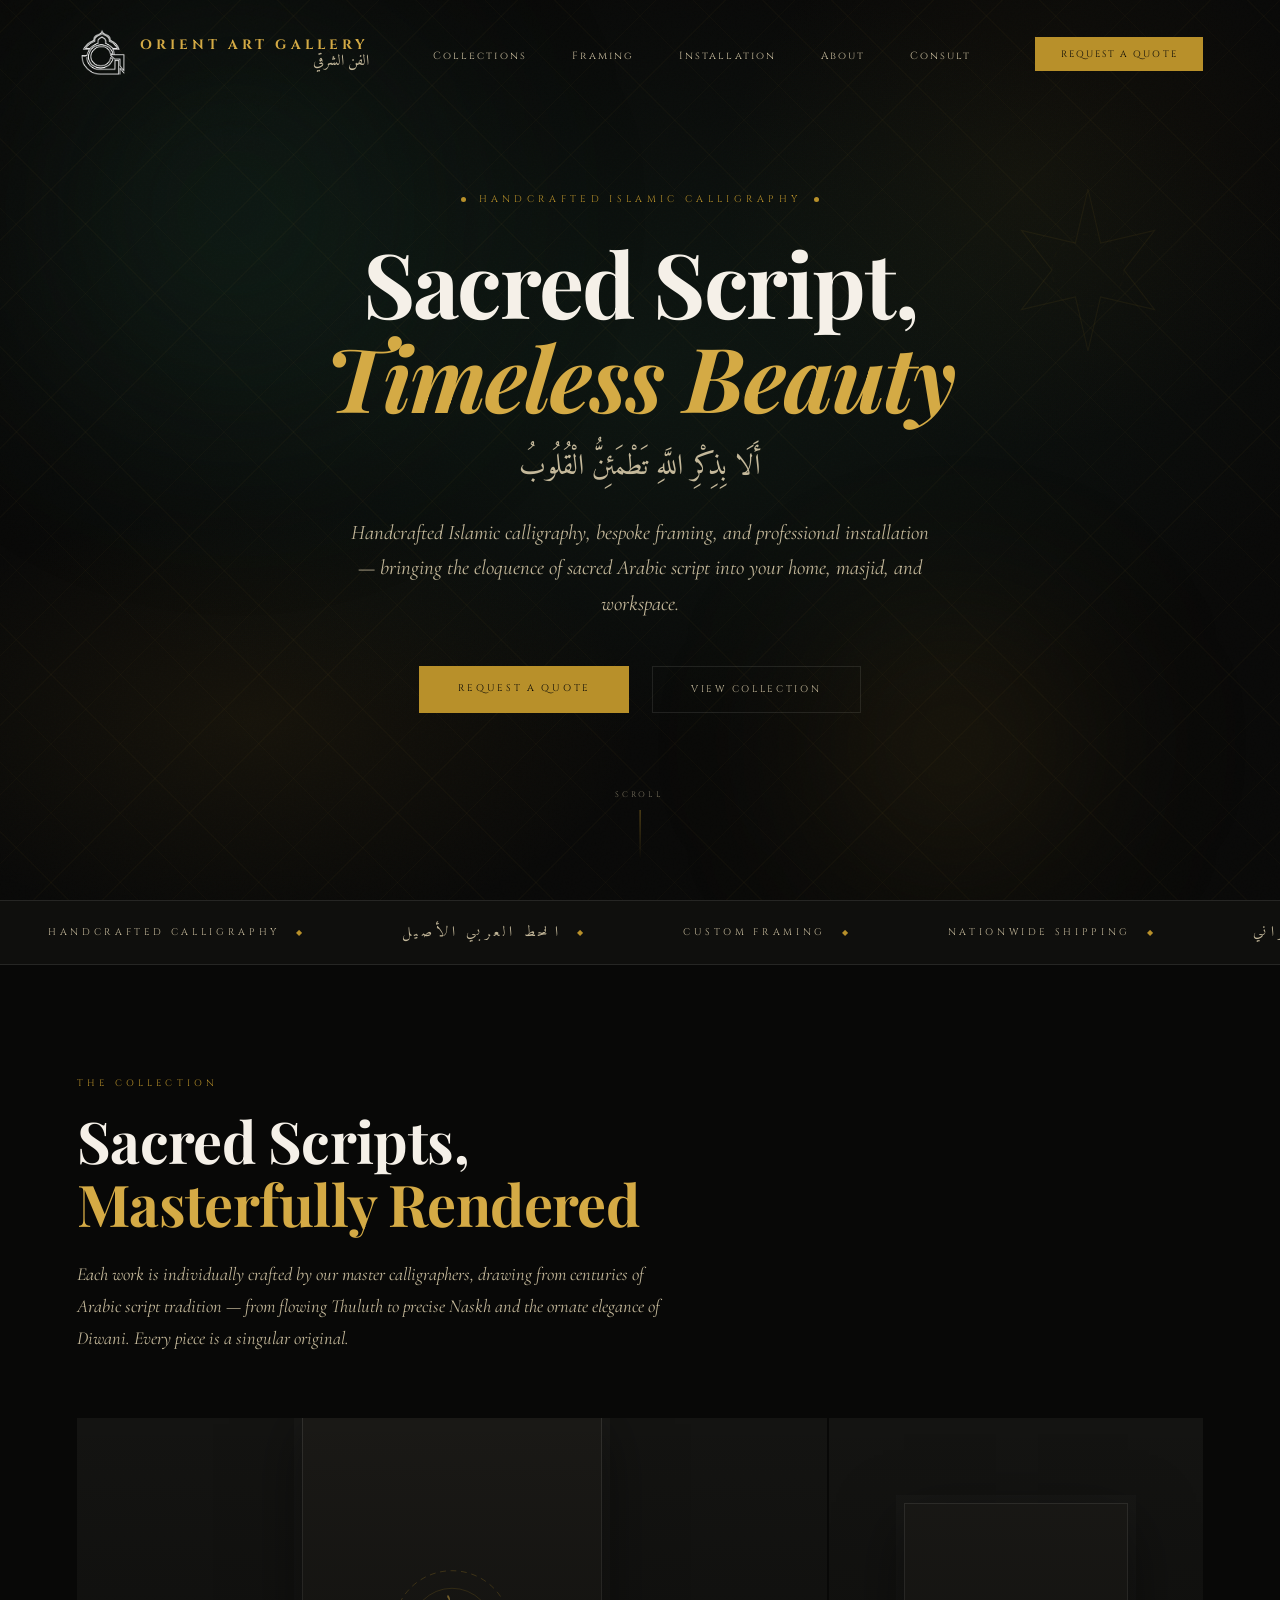
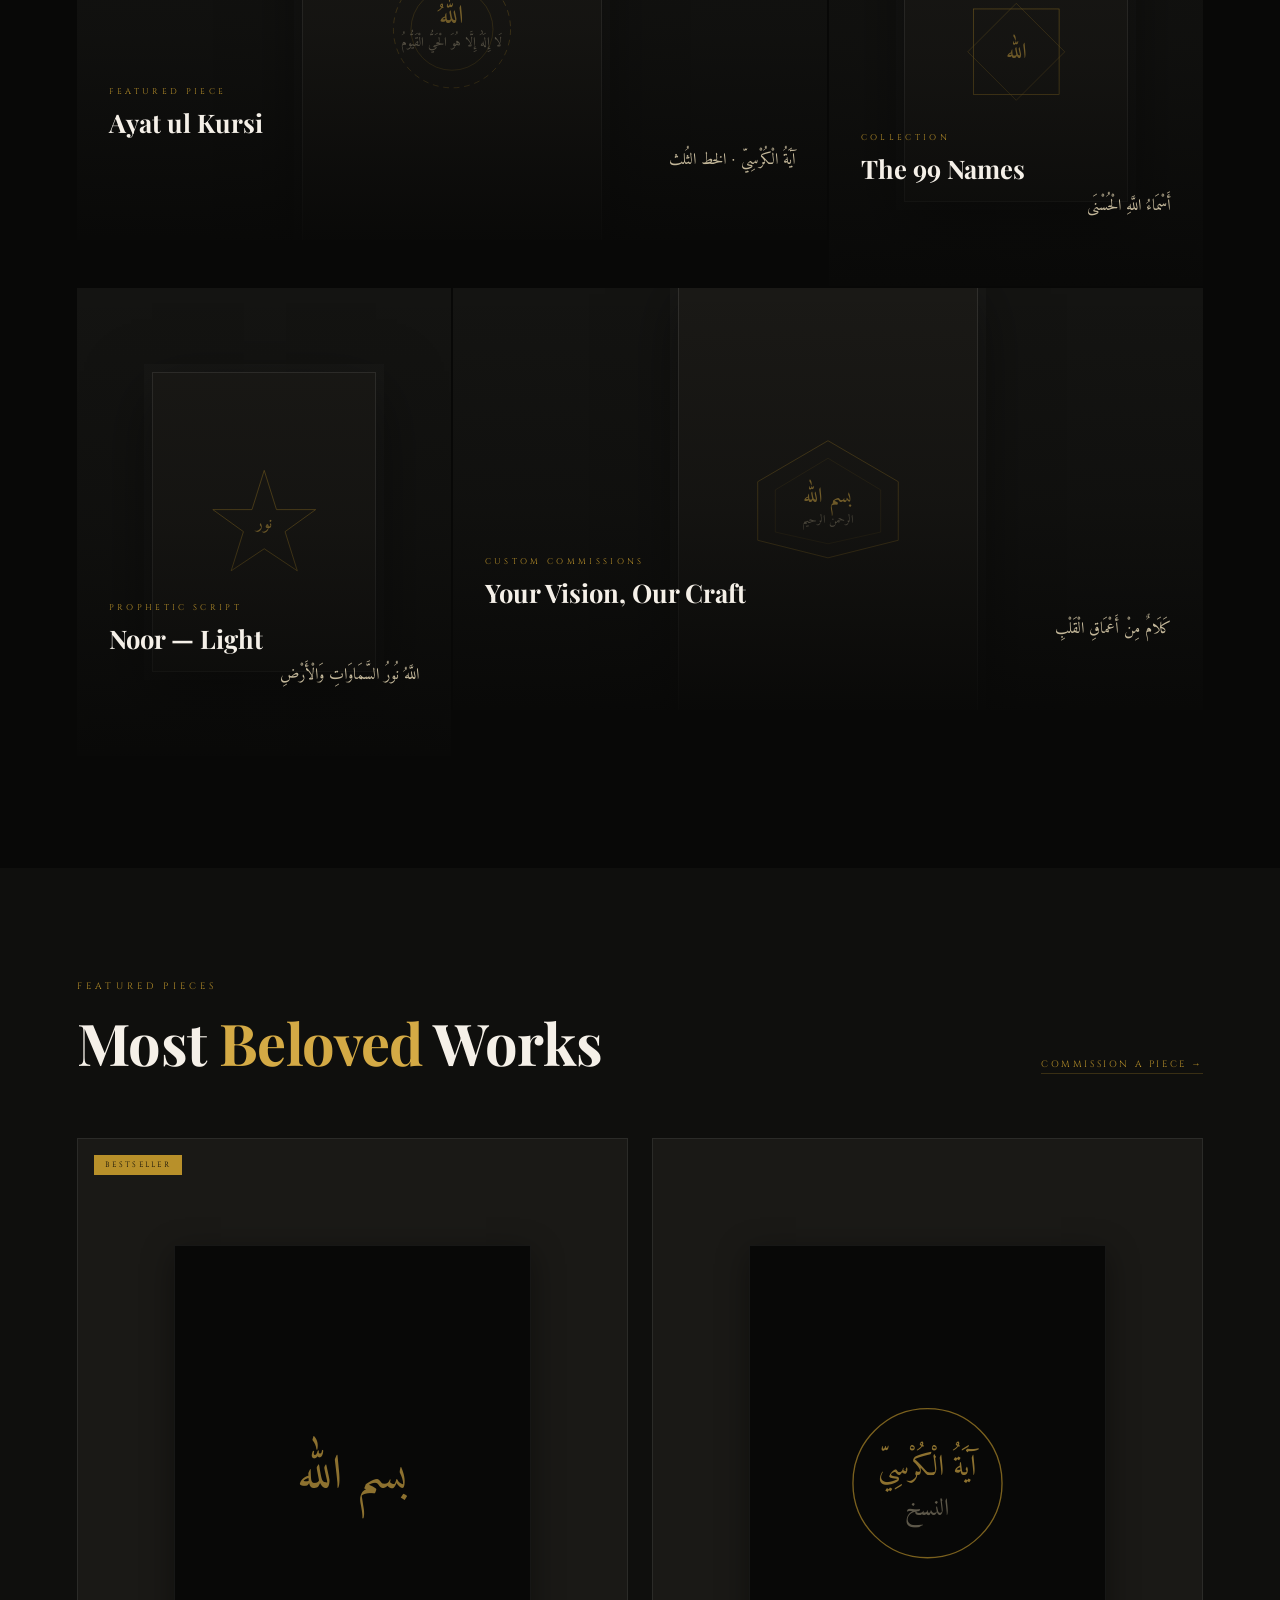
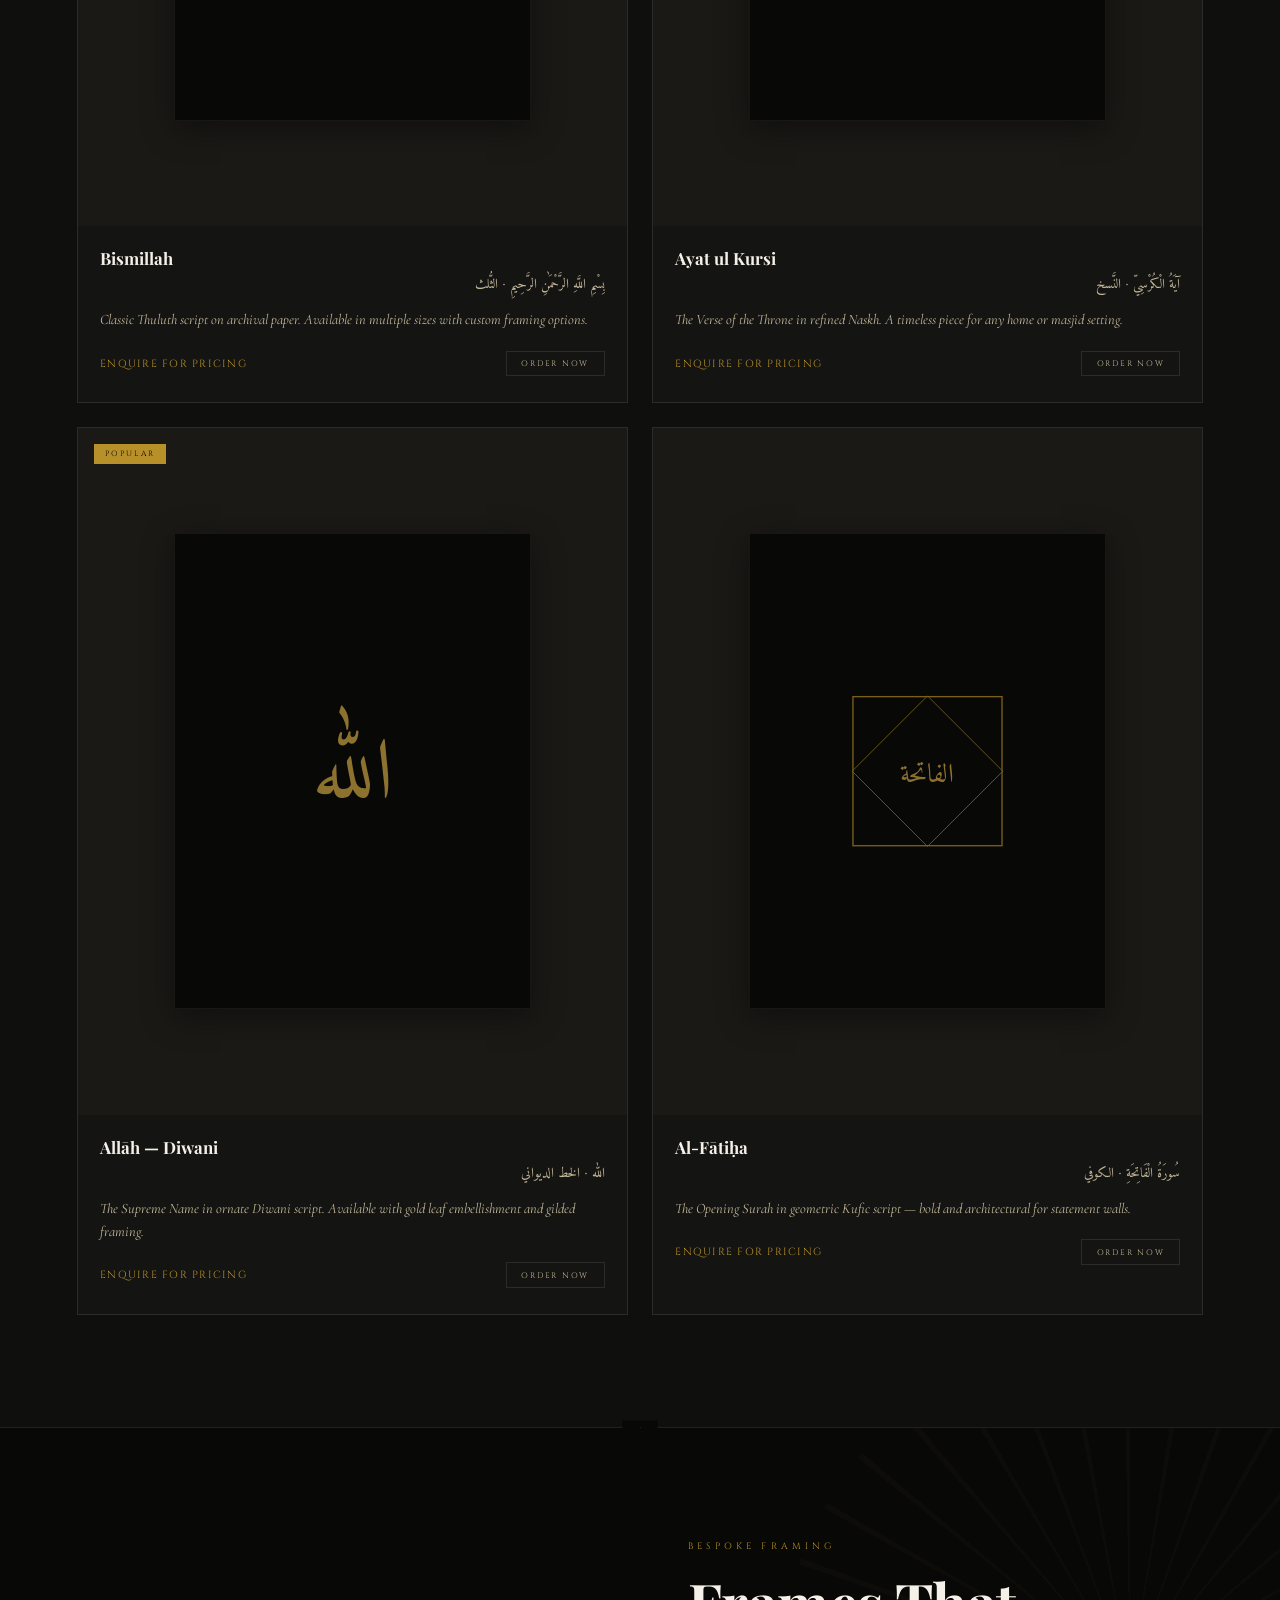
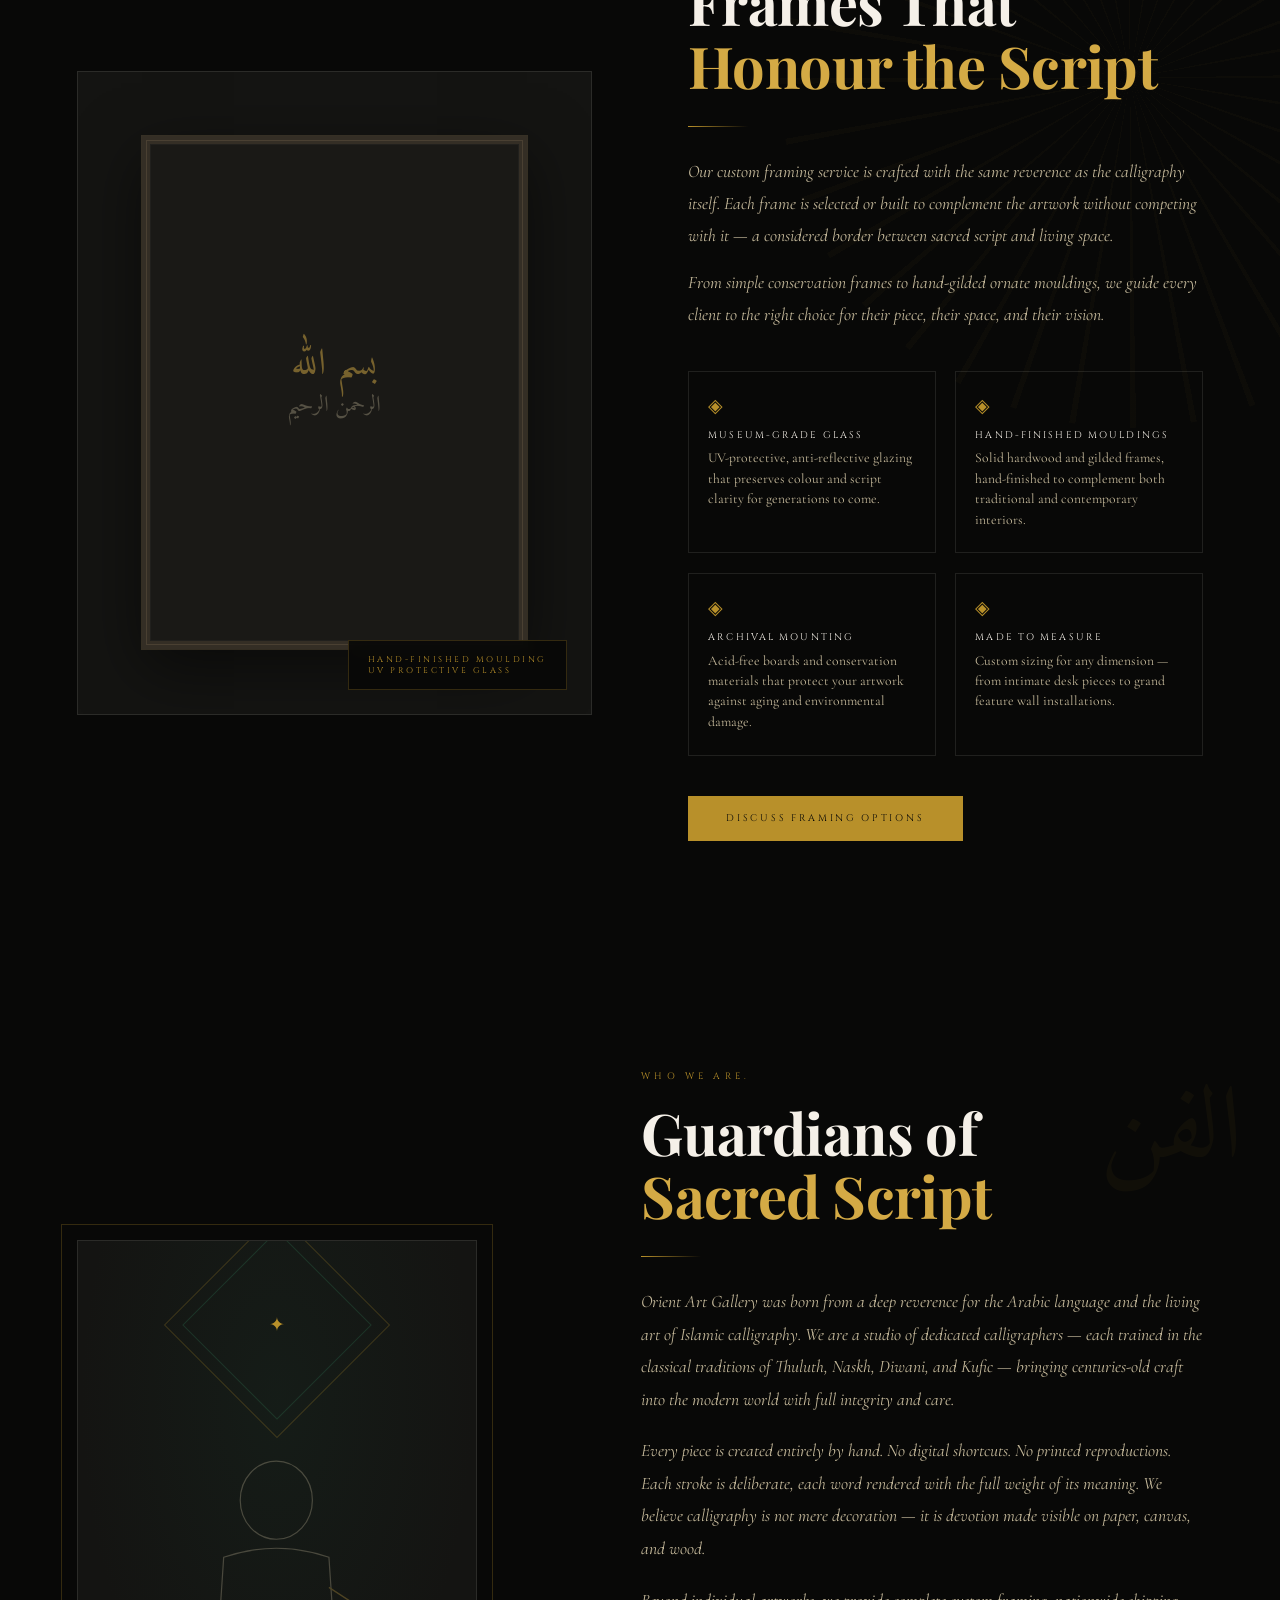
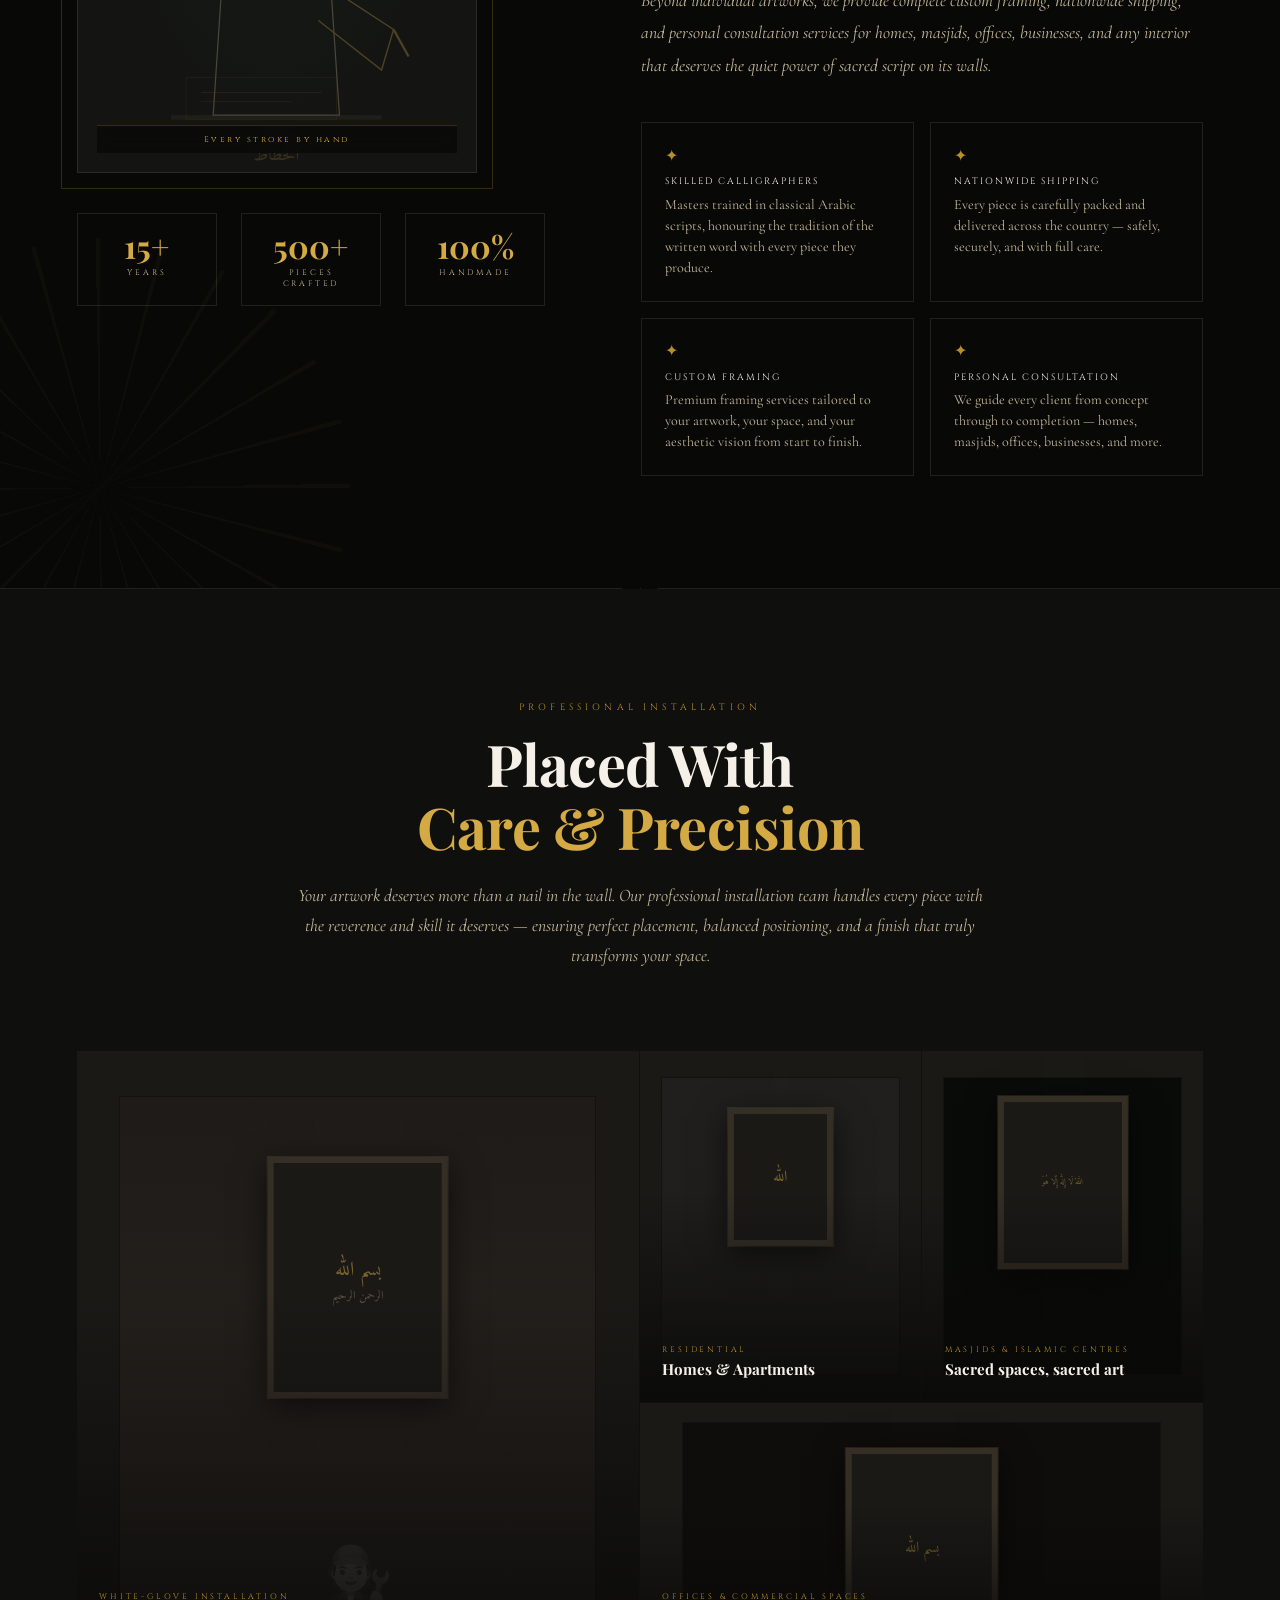
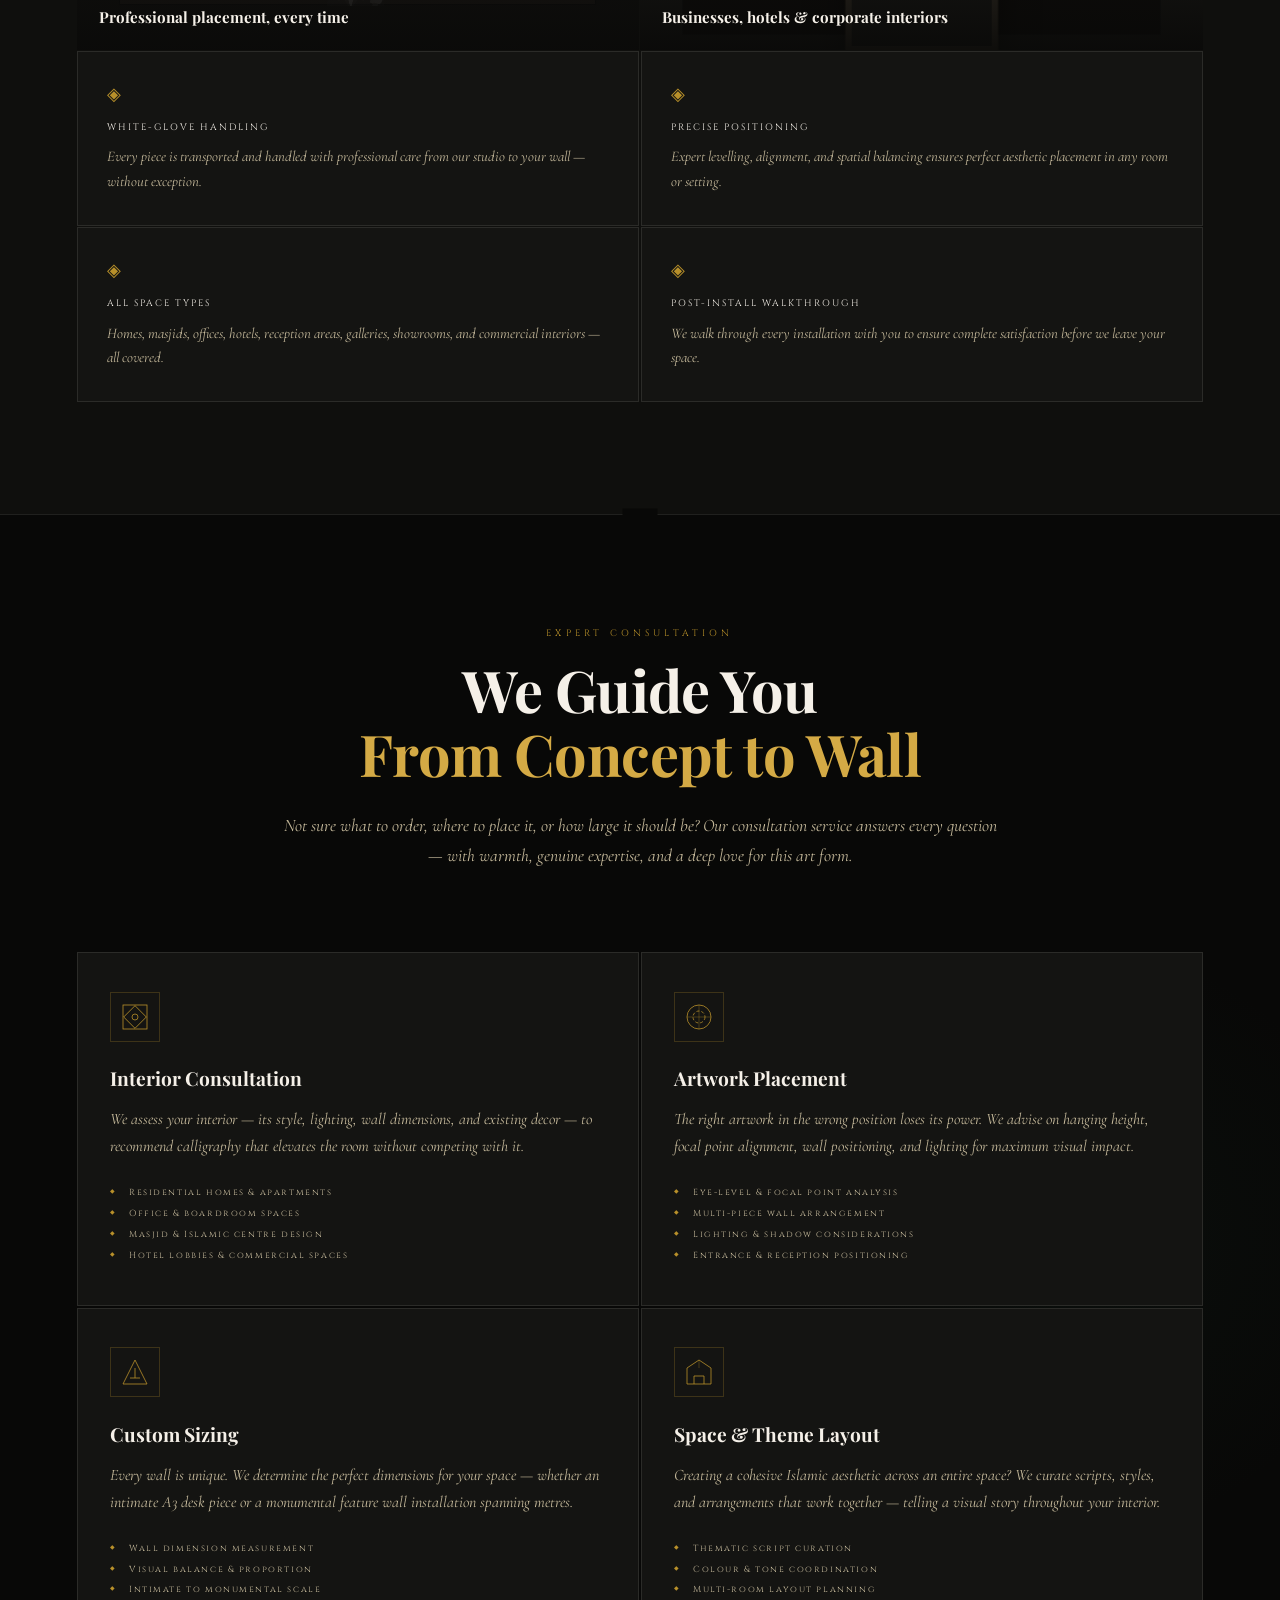
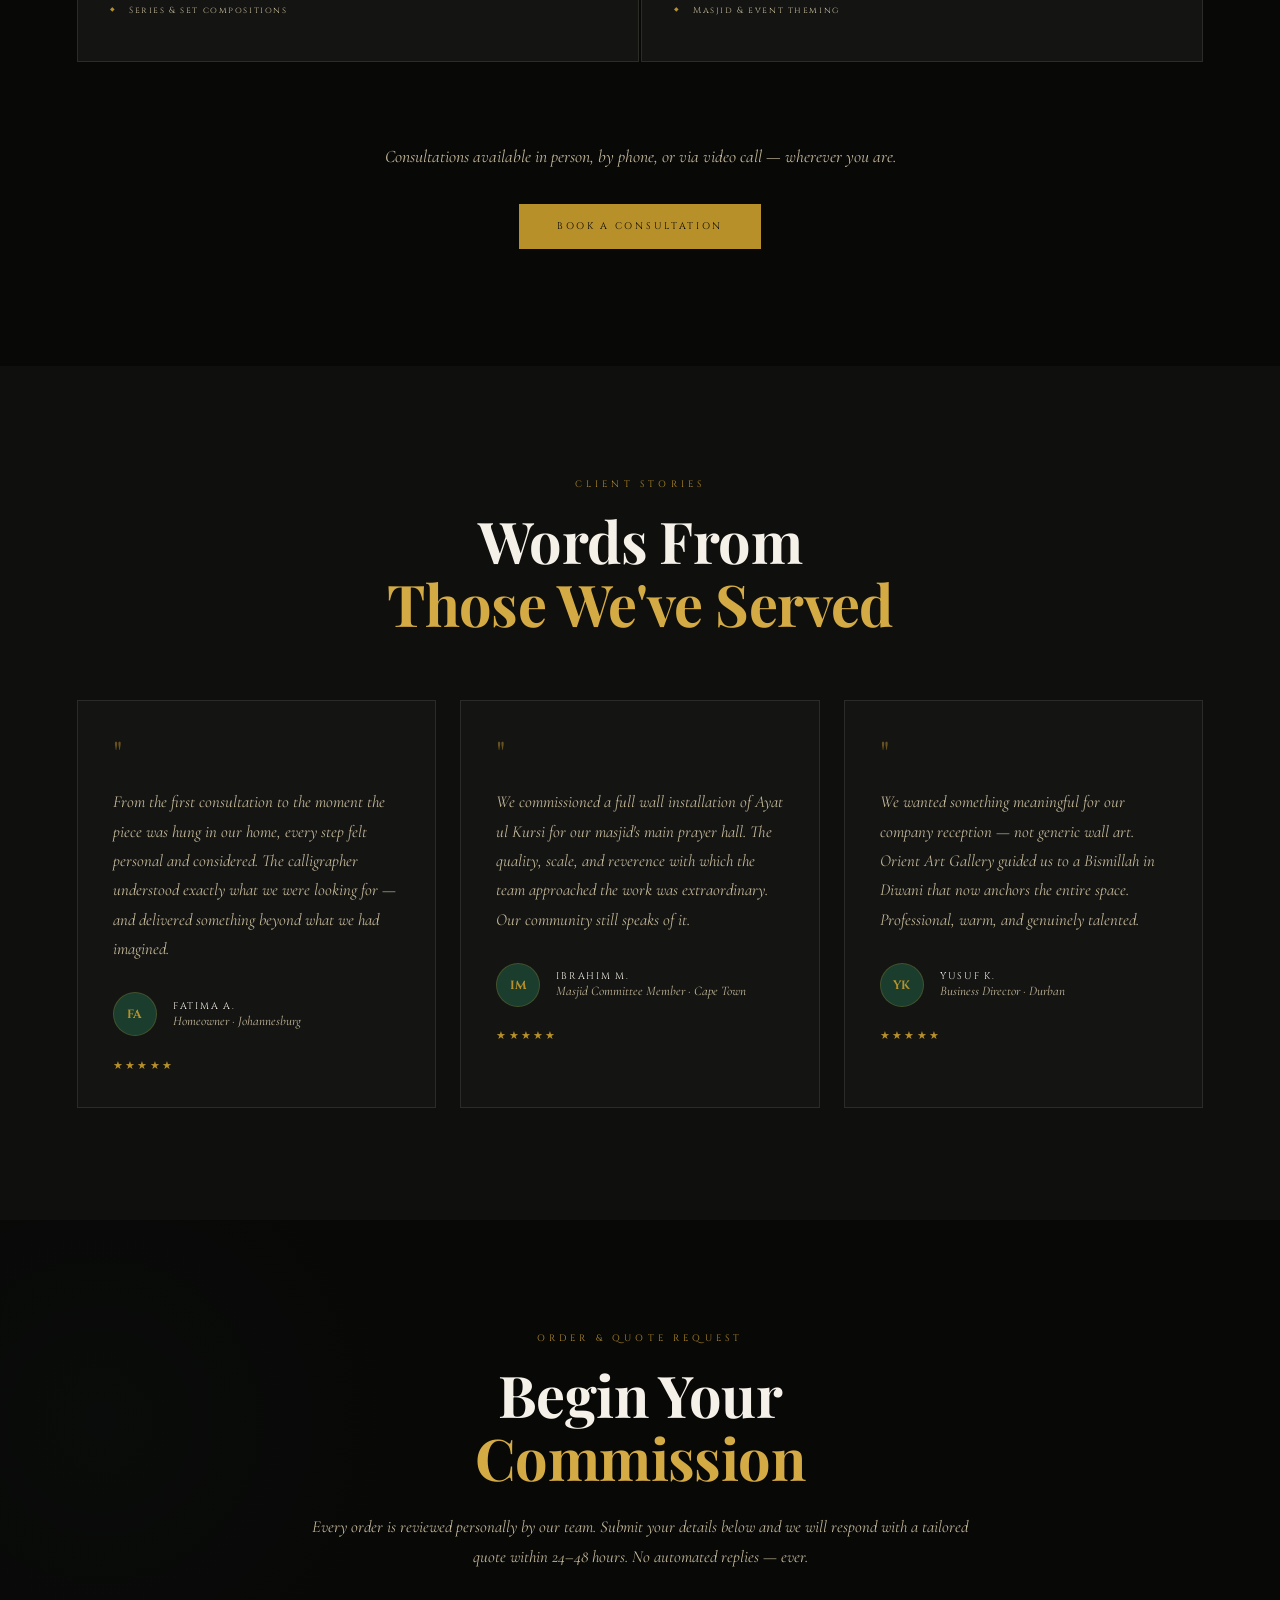
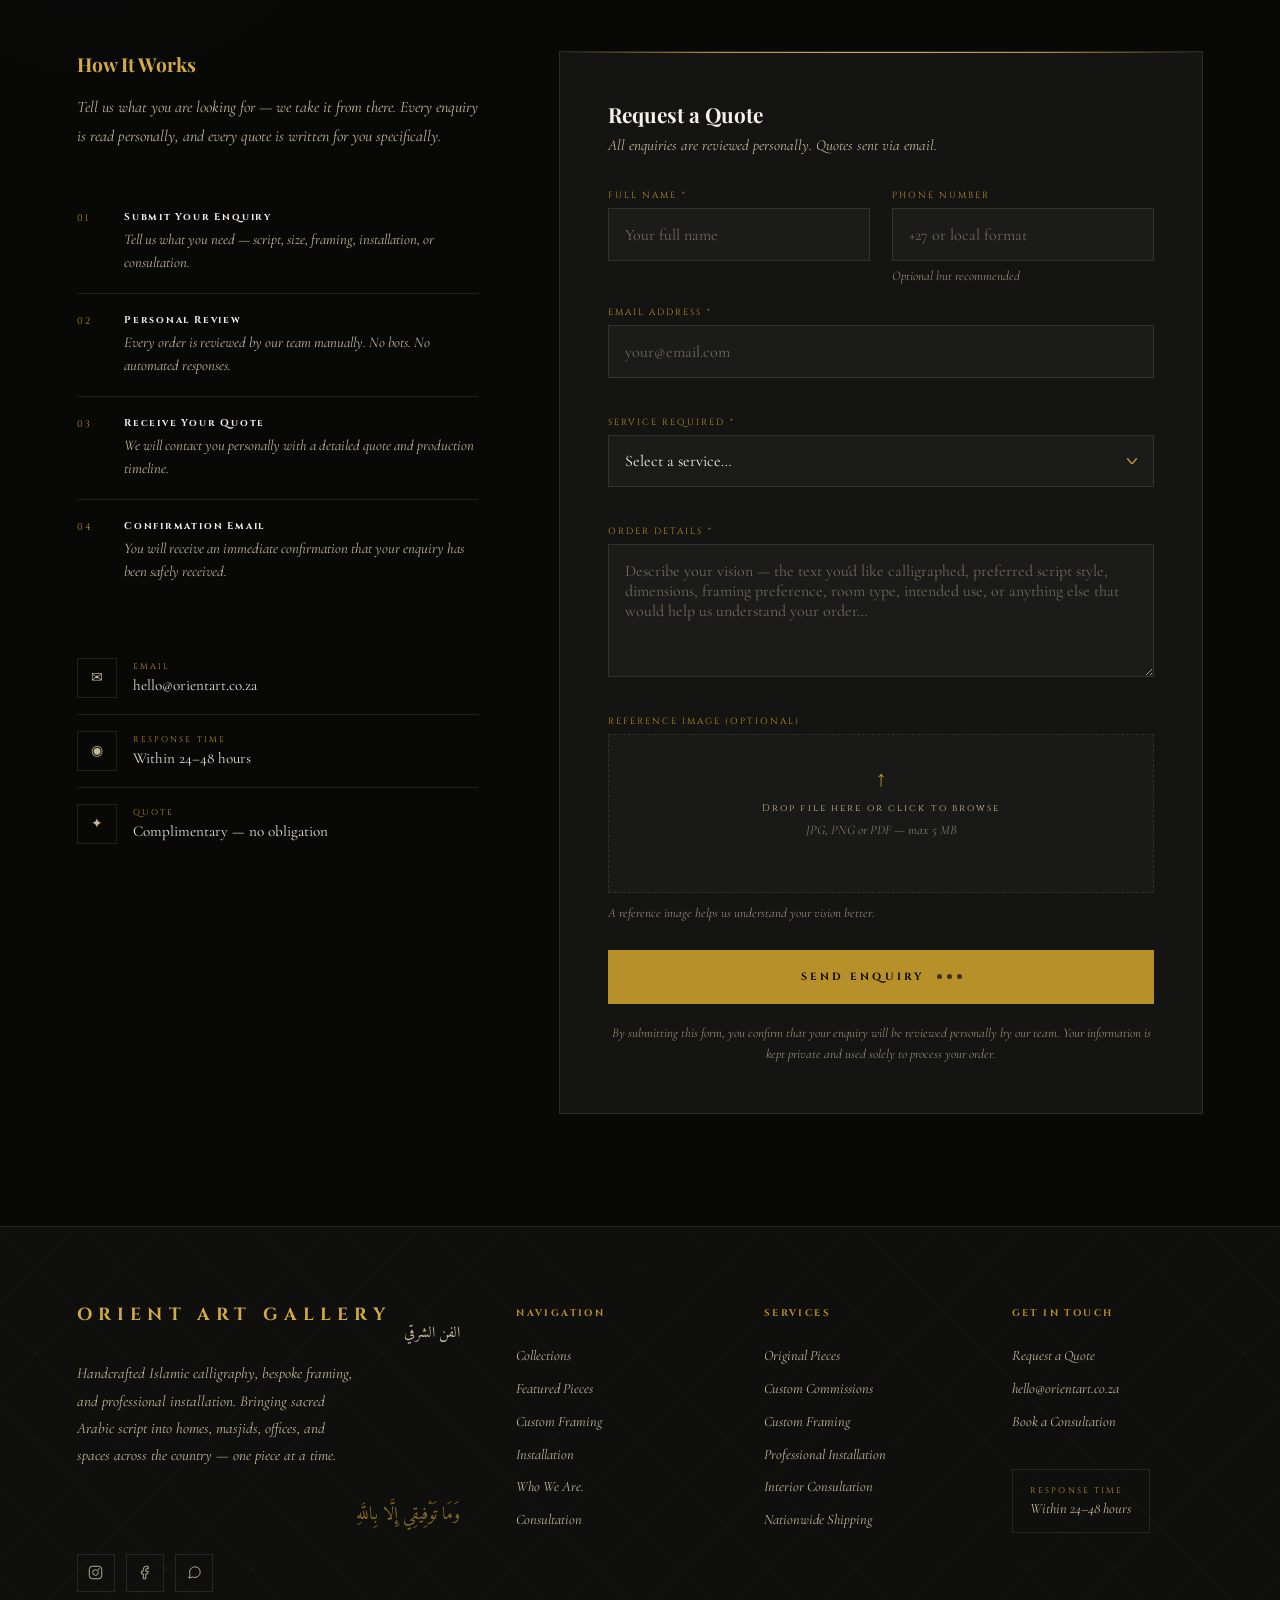
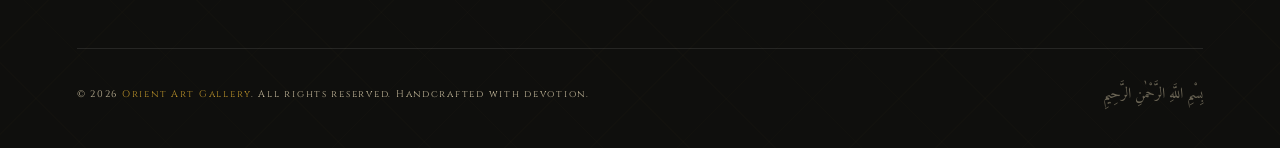
==== main.html @ 268bc49b "Add files via upload" ====
<!DOCTYPE html>
<html lang="en" dir="ltr">
<head>
  <meta charset="UTF-8">
  <meta name="viewport" content="width=device-width, initial-scale=1.0">
  <meta name="description" content="Orient Art Gallery — Handcrafted Islamic calligraphy, custom framing, professional installation and interior consultation. Nationwide shipping.">
  <meta name="keywords" content="Islamic calligraphy, Arabic calligraphy, custom framing, Islamic art, Quran calligraphy, Islamic home decor, masjid art, halal">
  <meta property="og:title" content="Orient Art Gallery — Picture Framers And Art Presentation">
  <meta property="og:description" content="Handcrafted Islamic calligraphy for homes, masjids, and businesses. Custom framing, professional installation, and interior consultation.">
  <meta property="og:type" content="website">
  <meta name="theme-color" content="#080807">
  <title>Orient Art Gallery — Picture Framers And Art Presentation</title>

  <!-- Google Fonts -->
  <link rel="preconnect" href="https://fonts.googleapis.com">
  <link rel="preconnect" href="https://fonts.gstatic.com" crossorigin>
  <link href="https://fonts.googleapis.com/css2?family=Cinzel:wght@400;600;700&family=Playfair+Display:ital,wght@0,700;1,400;1,700&family=Cormorant+Garamond:ital,wght@0,400;0,500;1,400;1,500&family=Amiri:ital,wght@0,400;0,700;1,400&family=Noto+Naskh+Arabic:wght@400;700&display=swap" rel="stylesheet">

  <!-- Styles -->
  <link rel="stylesheet" href="style.css">
</head>
<body>

  <!-- ============================================================
       LOADER
       ============================================================ -->
  <div id="loader" role="status" aria-label="Loading Orient Art Gallery">
    <div class="loader-geo" aria-hidden="true"></div>
    <div class="loader-arabic" aria-label="Bismillah Al-Rahman Al-Raheem">بِسْمِ اللَّهِ الرَّحْمٰنِ الرَّحِيمِ</div>
    <div class="loader-wordmark">ORIENT ART GALLERY</div>
    <div class="loader-line" aria-hidden="true"><div class="loader-fill"></div></div>
  </div>

  <!-- ============================================================
       CUSTOM CURSOR (desktop only)
       ============================================================ -->
  <div id="cursor-dot" aria-hidden="true"></div>
  <div id="cursor-ring" aria-hidden="true"></div>

  <!-- ============================================================
       SCROLL PROGRESS BAR
       ============================================================ -->
  <div id="scroll-bar" role="progressbar" aria-label="Page scroll progress" aria-valuemin="0" aria-valuemax="100"></div>

  <!-- ============================================================
       MOBILE OVERLAY
       ============================================================ -->
  <div id="mob-overlay" aria-hidden="true"></div>

  <!-- ============================================================
       NAVBAR
       ============================================================ -->
  <nav id="navbar" role="navigation" aria-label="Main navigation">
    <a href="#hero" class="nav-logo" aria-label="Orient Art Gallery — Return to top">
        <img src="logo.png" alt="Orient Art Logo" class="nav-logo-img"> 
  
      <div class="nav-logo-text">
        <span class="nav-logo-main">ORIENT ART GALLERY</span>
        <span class="nav-logo-arabic" lang="ar" dir="rtl">الفن الشرقي</span>
      </div>
    </a>

    <ul class="nav-links" role="list">
      <li><a href="#collections">Collections</a></li>
      <li><a href="#framing">Framing</a></li>
      <li><a href="#installation">Installation</a></li>
      <li><a href="#who-we-are">About</a></li>
      <li><a href="#consultation">Consult</a></li>
    </ul>

    <a href="#contact" class="nav-cta" aria-label="Request a quote">
      <span>REQUEST A QUOTE</span>
    </a>

    <button class="hamburger" id="hamburger" aria-label="Open navigation menu" aria-expanded="false" aria-controls="mobile-nav">
      <span></span><span></span><span></span>
    </button>
  </nav>

  <!-- ============================================================
       MOBILE NAV
       ============================================================ -->
  <nav class="mobile-nav" id="mobile-nav" aria-label="Mobile navigation" aria-hidden="true">
    <a href="#collections">Collections</a>
    <a href="#framing">Framing</a>
    <a href="#installation">Installation</a>
    <a href="#who-we-are">About</a>
    <a href="#consultation">Consult</a>
    <a href="#contact" class="nav-cta" style="margin-top:1.2rem;display:inline-block"><span>REQUEST A QUOTE</span></a>
  </nav>

  <!-- ============================================================
       MAIN CONTENT
       ============================================================ -->
  <main id="main-content">

    <!-- ===========================================================
         1. HERO SECTION
         =========================================================== -->
    <section id="hero" aria-label="Welcome to Orient Art Gallery">

      <!-- Background layers -->
      <div class="hero-bg" aria-hidden="true"></div>
      <div class="hero-grain" aria-hidden="true"></div>
      <div class="hero-geo" aria-hidden="true"></div>
      <div class="orb orb-a" aria-hidden="true"></div>
      <div class="orb orb-b" aria-hidden="true"></div>

      <!-- Decorative 8-pointed star -->
      <svg class="hero-star" viewBox="0 0 100 100" fill="none" xmlns="http://www.w3.org/2000/svg" aria-hidden="true">
        <path d="M50 5 L57 35 L87 28 L70 50 L87 72 L57 65 L50 95 L43 65 L13 72 L30 50 L13 28 L43 35 Z" stroke="#b8902a" stroke-width="0.6" fill="rgba(184,144,42,0.06)"/>
        <circle cx="50" cy="50" r="20" stroke="#b8902a" stroke-width="0.4" fill="none" stroke-dasharray="3 4" opacity="0.5"/>
      </svg>

      <!-- Canvas for animated Islamic geometric overlay -->
      <canvas id="hero-canvas" aria-hidden="true"></canvas>

      <!-- Hero content -->
      <div class="hero-content">
        <div class="hero-eyebrow">
          <span class="eyebrow-dot" aria-hidden="true"></span>
          HANDCRAFTED ISLAMIC CALLIGRAPHY
          <span class="eyebrow-dot" aria-hidden="true"></span>
        </div>

        <h1 class="hero-h1">
          <span class="line">Sacred Script,</span>
          <span class="line"><em class="gold-text">Timeless Beauty</em></span>
        </h1>

        <p class="hero-arabic" lang="ar" dir="rtl" aria-label="Verily, in the remembrance of Allah do hearts find rest">
          أَلَا بِذِكْرِ اللَّهِ تَطْمَئِنُّ الْقُلُوبُ
        </p>

        <p class="hero-sub">
          Handcrafted Islamic calligraphy, bespoke framing, and professional installation — bringing the eloquence of sacred Arabic script into your home, masjid, and workspace.
        </p>

        <div class="hero-actions">
          <a href="#contact" class="btn-primary">
            <span>REQUEST A QUOTE</span>
          </a>
          <a href="#collections" class="btn-outline">
            <span>VIEW COLLECTION</span>
          </a>
        </div>
      </div>

      <!-- Scroll cue -->
      <div class="scroll-cue" aria-hidden="true">
        <span>SCROLL</span>
        <div class="scroll-cue-line"></div>
      </div>
    </section>

    <!-- ===========================================================
         2. MARQUEE
         =========================================================== -->
    <div id="marquee" aria-hidden="true">
      <div class="marquee-track">
        <div class="marquee-item"><span>HANDCRAFTED CALLIGRAPHY</span><span class="marquee-dot">◆</span></div>
        <div class="marquee-item"><span class="marquee-arabic" lang="ar">الخط العربي الأصيل</span><span class="marquee-dot">◆</span></div>
        <div class="marquee-item"><span>CUSTOM FRAMING</span><span class="marquee-dot">◆</span></div>
        <div class="marquee-item"><span>NATIONWIDE SHIPPING</span><span class="marquee-dot">◆</span></div>
        <div class="marquee-item"><span class="marquee-arabic" lang="ar">خط ثُلث · نَسخ · ديواني</span><span class="marquee-dot">◆</span></div>
        <div class="marquee-item"><span>PROFESSIONAL INSTALLATION</span><span class="marquee-dot">◆</span></div>
        <div class="marquee-item"><span>INTERIOR CONSULTATION</span><span class="marquee-dot">◆</span></div>
        <div class="marquee-item"><span class="marquee-arabic" lang="ar">الفن الإسلامي</span><span class="marquee-dot">◆</span></div>
        <!-- Duplicate for seamless loop -->
        <div class="marquee-item"><span>HANDCRAFTED CALLIGRAPHY</span><span class="marquee-dot">◆</span></div>
        <div class="marquee-item"><span class="marquee-arabic" lang="ar">الخط العربي الأصيل</span><span class="marquee-dot">◆</span></div>
        <div class="marquee-item"><span>CUSTOM FRAMING</span><span class="marquee-dot">◆</span></div>
        <div class="marquee-item"><span>NATIONWIDE SHIPPING</span><span class="marquee-dot">◆</span></div>
        <div class="marquee-item"><span class="marquee-arabic" lang="ar">خط ثُلث · نَسخ · ديواني</span><span class="marquee-dot">◆</span></div>
        <div class="marquee-item"><span>PROFESSIONAL INSTALLATION</span><span class="marquee-dot">◆</span></div>
        <div class="marquee-item"><span>INTERIOR CONSULTATION</span><span class="marquee-dot">◆</span></div>
        <div class="marquee-item"><span class="marquee-arabic" lang="ar">الفن الإسلامي</span><span class="marquee-dot">◆</span></div>
      </div>
    </div>

    <!-- ===========================================================
         3. COLLECTIONS SECTION
         =========================================================== -->
    <section id="collections" aria-labelledby="collections-title">

      <div class="collections-intro reveal">
        <span class="sec-tag">The Collection</span>
        <h2 class="sec-title" id="collections-title">
          Sacred Scripts,<br><span class="g">Masterfully Rendered</span>
        </h2>
        <p>
          Each work is individually crafted by our master calligraphers, drawing from centuries of Arabic script tradition — from flowing Thuluth to precise Naskh and the ornate elegance of Diwani. Every piece is a singular original.
        </p>
      </div>

      <div class="collections-grid">

        <!-- Featured piece -->
        <article class="col-card col-span-2 large reveal d1" aria-label="Featured collection piece: Ayat ul Kursi">
          <div class="col-art">
            <!-- IMAGE: Replace .col-art-inner with <img src="images/ayat-ul-kursi.jpg" alt="Ayat ul Kursi in Thuluth script"> -->
            <div class="col-art-inner" role="img" aria-label="Ayat ul Kursi calligraphy in Thuluth script — image placeholder">
              <svg viewBox="0 0 140 120" fill="none" xmlns="http://www.w3.org/2000/svg" width="80%" opacity="0.75">
                <circle cx="70" cy="60" r="50" stroke="#b8902a" stroke-width="0.4" stroke-dasharray="5 4"/>
                <circle cx="70" cy="60" r="35" stroke="#b8902a" stroke-width="0.3"/>
                <text x="70" y="55" text-anchor="middle" font-family="Amiri,serif" font-size="22" fill="#d4aa45">اللهُ</text>
                <text x="70" y="74" text-anchor="middle" font-family="Amiri,serif" font-size="11" fill="#c4b89a" opacity="0.8">لَا إِلَٰهَ إِلَّا هُوَ الْحَيُّ الْقَيُّومُ</text>
              </svg>
            </div>
          </div>
          <div class="col-overlay"></div>
          <div class="col-info">
            <span class="col-tag">FEATURED PIECE</span>
            <h3 class="col-title">Ayat ul Kursi</h3>
            <p class="col-arabic" lang="ar" dir="rtl">آيَةُ الْكُرْسِيّ · الخط الثُلث</p>
            <a href="#contact" class="col-btn">INQUIRE NOW</a>
          </div>
        </article>

        <!-- The 99 Names -->
        <article class="col-card reveal d2" aria-label="The 99 Names of Allah">
          <div class="col-art">
            <!-- IMAGE: Replace with <img src="images/99-names.jpg" alt="99 Names of Allah in Kufic script"> -->
            <div class="col-art-inner" role="img" aria-label="The 99 Names of Allah — image placeholder">
              <svg viewBox="0 0 100 100" fill="none" width="65%" opacity="0.7">
                <rect x="15" y="15" width="70" height="70" stroke="#b8902a" stroke-width="0.5"/>
                <rect x="22" y="22" width="56" height="56" stroke="#b8902a" stroke-width="0.3" transform="rotate(45 50 50)"/>
                <text x="50" y="55" text-anchor="middle" font-family="Amiri,serif" font-size="18" fill="#d4aa45">الله</text>
              </svg>
            </div>
          </div>
          <div class="col-overlay"></div>
          <div class="col-info">
            <span class="col-tag">COLLECTION</span>
            <h3 class="col-title">The 99 Names</h3>
            <p class="col-arabic" lang="ar" dir="rtl">أَسْمَاءُ اللَّهِ الْحُسْنَى</p>
            <a href="#contact" class="col-btn">INQUIRE NOW</a>
          </div>
        </article>

        <!-- Noor — Light -->
        <article class="col-card reveal d3" aria-label="Noor — Light, prophetic calligraphy">
          <div class="col-art">
            <!-- IMAGE: Replace with <img src="images/noor.jpg" alt="Noor calligraphy in Naskh script"> -->
            <div class="col-art-inner" role="img" aria-label="Noor calligraphy — image placeholder">
              <svg viewBox="0 0 100 100" fill="none" width="65%" opacity="0.7">
                <polygon points="50,8 60,40 92,40 67,58 77,90 50,72 23,90 33,58 8,40 40,40" stroke="#b8902a" stroke-width="0.5" fill="none"/>
                <text x="50" y="55" text-anchor="middle" font-family="Amiri,serif" font-size="14" fill="#d4aa45">نور</text>
              </svg>
            </div>
          </div>
          <div class="col-overlay"></div>
          <div class="col-info">
            <span class="col-tag">PROPHETIC SCRIPT</span>
            <h3 class="col-title">Noor — Light</h3>
            <p class="col-arabic" lang="ar" dir="rtl">اللَّهُ نُورُ السَّمَاوَاتِ وَالْأَرْضِ</p>
            <a href="#contact" class="col-btn">INQUIRE NOW</a>
          </div>
        </article>

        <!-- Custom Commissions -->
        <article class="col-card col-span-2 large reveal d4" aria-label="Custom commission calligraphy">
          <div class="col-art">
            <!-- IMAGE: Replace with <img src="images/custom.jpg" alt="Custom Islamic calligraphy commission"> -->
            <div class="col-art-inner" role="img" aria-label="Custom commission calligraphy — image placeholder">
              <svg viewBox="0 0 140 120" fill="none" width="80%" opacity="0.7">
                <path d="M70 10 L130 45 L130 95 L70 110 L10 95 L10 45 Z" stroke="#b8902a" stroke-width="0.4" fill="none"/>
                <path d="M70 25 L115 52 L115 88 L70 98 L25 88 L25 52 Z" stroke="#b8902a" stroke-width="0.3" fill="none" opacity="0.5"/>
                <text x="70" y="62" text-anchor="middle" font-family="Amiri,serif" font-size="18" fill="#d4aa45">بسم الله</text>
                <text x="70" y="80" text-anchor="middle" font-family="Amiri,serif" font-size="10" fill="#c4b89a" opacity="0.7">الرحمن الرحيم</text>
              </svg>
            </div>
          </div>
          <div class="col-overlay"></div>
          <div class="col-info">
            <span class="col-tag">CUSTOM COMMISSIONS</span>
            <h3 class="col-title">Your Vision, Our Craft</h3>
            <p class="col-arabic" lang="ar" dir="rtl">كَلَامٌ مِنْ أَعْمَاقِ الْقَلْبِ</p>
            <a href="#contact" class="col-btn">START YOUR COMMISSION</a>
          </div>
        </article>

      </div>
    </section>

    <!-- ===========================================================
         4. BEST SELLERS / FEATURED PIECES
         =========================================================== -->
    <section id="bestsellers" aria-labelledby="bestsellers-title">

      <div class="bestsellers-header reveal">
        <div>
          <span class="sec-tag">Featured Pieces</span>
          <h2 class="sec-title" id="bestsellers-title">
            Most <span class="g">Beloved</span> Works
          </h2>
        </div>
        <a href="#contact" class="see-all" aria-label="Commission a custom piece">COMMISSION A PIECE →</a>
      </div>

      <div class="bestsellers-grid">

        <article class="product-card reveal d1">
          <div class="product-art">
            <!-- IMAGE: Replace with <img src="images/bismillah.jpg" alt="Bismillah in Thuluth script"> -->
            <div class="product-art-inner" role="img" aria-label="Bismillah calligraphy in Thuluth script">
              <svg viewBox="0 0 80 80" fill="none" width="70%" opacity="0.7">
                <text x="40" y="42" text-anchor="middle" font-family="Amiri,serif" font-size="18" fill="#d4aa45">بسم الله</text>
              </svg>
            </div>
            <div class="product-badge">BESTSELLER</div>
          </div>
          <div class="product-info">
            <h3 class="product-title">Bismillah</h3>
            <span class="product-arabic" lang="ar" dir="rtl">بِسْمِ اللَّهِ الرَّحْمَٰنِ الرَّحِيمِ · الثُّلث</span>
            <p class="product-desc">Classic Thuluth script on archival paper. Available in multiple sizes with custom framing options.</p>
            <div class="product-footer">
              <span class="product-price">ENQUIRE FOR PRICING</span>
              <a href="#contact" class="product-view">ORDER NOW</a>
            </div>
          </div>
        </article>

        <article class="product-card reveal d2">
          <div class="product-art">
            <!-- IMAGE: Replace with <img src="images/ayat-kursi-naskh.jpg" alt="Ayat ul Kursi in Naskh style"> -->
            <div class="product-art-inner" role="img" aria-label="Ayat ul Kursi in Naskh style">
              <svg viewBox="0 0 80 80" fill="none" width="70%" opacity="0.7">
                <circle cx="40" cy="40" r="28" stroke="#b8902a" stroke-width="0.5"/>
                <text x="40" y="37" text-anchor="middle" font-family="Amiri,serif" font-size="11" fill="#d4aa45">آيَةُ الْكُرْسِيّ</text>
                <text x="40" y="52" text-anchor="middle" font-family="Amiri,serif" font-size="9" fill="#c4b89a" opacity="0.7">النسخ</text>
              </svg>
            </div>
          </div>
          <div class="product-info">
            <h3 class="product-title">Ayat ul Kursi</h3>
            <span class="product-arabic" lang="ar" dir="rtl">آيَةُ الْكُرْسِيّ · النَّسخ</span>
            <p class="product-desc">The Verse of the Throne in refined Naskh. A timeless piece for any home or masjid setting.</p>
            <div class="product-footer">
              <span class="product-price">ENQUIRE FOR PRICING</span>
              <a href="#contact" class="product-view">ORDER NOW</a>
            </div>
          </div>
        </article>

        <article class="product-card reveal d3">
          <div class="product-art">
            <!-- IMAGE: Replace with <img src="images/allah-diwani.jpg" alt="Allah in ornate Diwani script"> -->
            <div class="product-art-inner" role="img" aria-label="Allah in ornate Diwani script with gold embellishment">
              <svg viewBox="0 0 80 80" fill="none" width="70%" opacity="0.7">
                <text x="40" y="50" text-anchor="middle" font-family="Amiri,serif" font-size="32" fill="#d4aa45">الله</text>
              </svg>
            </div>
            <div class="product-badge">POPULAR</div>
          </div>
          <div class="product-info">
            <h3 class="product-title">Allāh — Diwani</h3>
            <span class="product-arabic" lang="ar" dir="rtl">الله · الخط الديواني</span>
            <p class="product-desc">The Supreme Name in ornate Diwani script. Available with gold leaf embellishment and gilded framing.</p>
            <div class="product-footer">
              <span class="product-price">ENQUIRE FOR PRICING</span>
              <a href="#contact" class="product-view">ORDER NOW</a>
            </div>
          </div>
        </article>

        <article class="product-card reveal d4">
          <div class="product-art">
            <!-- IMAGE: Replace with <img src="images/fatiha-kufic.jpg" alt="Surah Al-Fatiha in Kufic geometric style"> -->
            <div class="product-art-inner" role="img" aria-label="Surah Al-Fatiha in Kufic geometric style">
              <svg viewBox="0 0 80 80" fill="none" width="70%" opacity="0.7">
                <rect x="12" y="12" width="56" height="56" stroke="#b8902a" stroke-width="0.5" fill="none"/>
                <rect x="20" y="20" width="40" height="40" stroke="#b8902a" stroke-width="0.3" fill="none" transform="rotate(45 40 40)"/>
                <text x="40" y="44" text-anchor="middle" font-family="Amiri,serif" font-size="10" fill="#d4aa45">الفاتحة</text>
              </svg>
            </div>
          </div>
          <div class="product-info">
            <h3 class="product-title">Al-Fātiḥa</h3>
            <span class="product-arabic" lang="ar" dir="rtl">سُورَةُ الْفَاتِحَةِ · الكوفي</span>
            <p class="product-desc">The Opening Surah in geometric Kufic script — bold and architectural for statement walls.</p>
            <div class="product-footer">
              <span class="product-price">ENQUIRE FOR PRICING</span>
              <a href="#contact" class="product-view">ORDER NOW</a>
            </div>
          </div>
        </article>

      </div>
    </section>

    <!-- Geometric Divider -->
    <div class="geo-divider" aria-hidden="true"></div>

    <!-- ===========================================================
         5. CUSTOM FRAMING SECTION
         =========================================================== -->
    <section id="framing" aria-labelledby="framing-title">
      <div class="framing-geo-bg" aria-hidden="true"></div>

      <div class="framing-grid">

        <!-- Visual: Framed piece illustration -->
        <div class="framing-visual reveal d1">
          <div class="framing-frame-wrap">
            <!-- IMAGE: Replace with <img src="images/custom-frame.jpg" alt="Beautifully framed Islamic calligraphy"> -->
            <div class="framing-frame" role="img" aria-label="Custom framed Islamic calligraphy piece — image placeholder">
              <div class="framing-frame-inner">
                <svg viewBox="0 0 100 120" fill="none" width="60%" opacity="0.6">
                  <text x="50" y="50" text-anchor="middle" font-family="Amiri,serif" font-size="20" fill="#d4aa45">بسم الله</text>
                  <text x="50" y="70" text-anchor="middle" font-family="Amiri,serif" font-size="12" fill="#c4b89a" opacity="0.7">الرحمن الرحيم</text>
                </svg>
              </div>
              <div class="framing-label" aria-hidden="true">
                <span>HAND-FINISHED MOULDING</span>
                <span>UV PROTECTIVE GLASS</span>
              </div>
            </div>
          </div>
        </div>

        <!-- Body text -->
        <div class="framing-body reveal d2">
          <span class="sec-tag">Bespoke Framing</span>
          <h2 class="sec-title" id="framing-title">
            Frames That<br><span class="g">Honour the Script</span>
          </h2>
          <div class="gold-sep"></div>

          <p>
            Our custom framing service is crafted with the same reverence as the calligraphy itself. Each frame is selected or built to complement the artwork without competing with it — a considered border between sacred script and living space.
          </p>
          <p>
            From simple conservation frames to hand-gilded ornate mouldings, we guide every client to the right choice for their piece, their space, and their vision.
          </p>

          <div class="framing-features">
            <div class="framing-feat reveal d3">
              <div class="framing-feat-icon">◈</div>
              <span class="framing-feat-title">MUSEUM-GRADE GLASS</span>
              <p>UV-protective, anti-reflective glazing that preserves colour and script clarity for generations to come.</p>
            </div>
            <div class="framing-feat reveal d4">
              <div class="framing-feat-icon">◈</div>
              <span class="framing-feat-title">HAND-FINISHED MOULDINGS</span>
              <p>Solid hardwood and gilded frames, hand-finished to complement both traditional and contemporary interiors.</p>
            </div>
            <div class="framing-feat reveal d3">
              <div class="framing-feat-icon">◈</div>
              <span class="framing-feat-title">ARCHIVAL MOUNTING</span>
              <p>Acid-free boards and conservation materials that protect your artwork against aging and environmental damage.</p>
            </div>
            <div class="framing-feat reveal d4">
              <div class="framing-feat-icon">◈</div>
              <span class="framing-feat-title">MADE TO MEASURE</span>
              <p>Custom sizing for any dimension — from intimate desk pieces to grand feature wall installations.</p>
            </div>
          </div>

          <a href="#contact" class="btn-primary">
            <span>DISCUSS FRAMING OPTIONS</span>
          </a>
        </div>

      </div>
    </section>

    <!-- ===========================================================
         6. WHO WE ARE (Replaces Heritage)
         =========================================================== -->
    <section id="who-we-are" aria-labelledby="who-title">
      <div class="about-geo-bg" aria-hidden="true"></div>
      <div class="about-arabic-accent" aria-hidden="true" lang="ar">الفن</div>

      <div class="about-grid">

        <!-- Visual column: Calligrapher at work -->
        <div class="about-visual-col reveal d1">
          <div class="about-frame-wrap">
            <div class="about-frame-bg" aria-hidden="true"></div>
            <!-- IMAGE: Replace .about-frame-main with:
                 <img src="images/calligrapher-at-work.jpg"
                      alt="Master calligrapher hand-lettering Arabic script with a traditional reed pen"
                      style="width:100%;height:100%;object-fit:cover;position:relative;z-index:1;">
                 Caption: "Handcrafted — every stroke intentional" -->
            <div class="about-frame-main" role="img" aria-label="Master calligrapher at work, hand-lettering Arabic script — image placeholder">
              <div class="about-geo-center" aria-hidden="true"></div>
              <!-- Stylised calligrapher-at-work placeholder illustration -->
              <div class="calligrapher-scene" aria-hidden="true">
                <svg viewBox="0 0 180 220" fill="none" xmlns="http://www.w3.org/2000/svg" width="68%" opacity="0.30">
                  <!-- Head -->
                  <ellipse cx="90" cy="42" rx="24" ry="26" stroke="#c4b89a" stroke-width="0.8"/>
                  <!-- Body -->
                  <path d="M55 80 Q90 68 125 80 L132 185 H48 Z" stroke="#c4b89a" stroke-width="0.8" fill="none"/>
                  <!-- Arm holding pen -->
                  <path d="M125 100 L168 128 L160 155 L118 122" stroke="#d4aa45" stroke-width="0.9" fill="none"/>
                  <!-- Pen tip -->
                  <line x1="168" y1="128" x2="178" y2="146" stroke="#d4aa45" stroke-width="1.5"/>
                  <!-- Desk surface -->
                  <rect x="20" y="185" width="140" height="3" fill="#c4b89a" opacity="0.2"/>
                  <!-- Paper on desk -->
                  <rect x="30" y="160" width="100" height="28" stroke="#b8902a" stroke-width="0.5" fill="none" opacity="0.3"/>
                  <!-- Script lines on paper -->
                  <line x1="40" y1="170" x2="120" y2="170" stroke="#d4aa45" stroke-width="0.5" opacity="0.4"/>
                  <line x1="40" y1="176" x2="100" y2="176" stroke="#d4aa45" stroke-width="0.5" opacity="0.3"/>
                  <!-- Arabic label -->
                  <text x="90" y="215" text-anchor="middle" font-family="Amiri,serif" font-size="13" fill="#d4aa45" opacity="0.6">الخطّاط</text>
                </svg>
              </div>
              <div class="about-frame-caption" aria-hidden="true">
                <span>Every stroke by hand</span>
              </div>
            </div>
          </div>

          <!-- Stats -->
          <div class="about-stats-row reveal d2">
            <div class="about-stat">
              <span class="about-stat-num">15+</span>
              <span class="about-stat-lbl">YEARS</span>
            </div>
            <div class="about-stat">
              <span class="about-stat-num">500+</span>
              <span class="about-stat-lbl">PIECES CRAFTED</span>
            </div>
            <div class="about-stat">
              <span class="about-stat-num">100%</span>
              <span class="about-stat-lbl">HANDMADE</span>
            </div>
          </div>
        </div>

        <!-- Text column -->
        <div class="about-body-col reveal d2">
          <span class="sec-tag">Who We Are.</span>
          <h2 class="sec-title" id="who-title">
            Guardians of<br><span class="g">Sacred Script</span>
          </h2>
          <div class="gold-sep"></div>

          <p>
            Orient Art Gallery was born from a deep reverence for the Arabic language and the living art of Islamic calligraphy. We are a studio of dedicated calligraphers — each trained in the classical traditions of Thuluth, Naskh, Diwani, and Kufic — bringing centuries-old craft into the modern world with full integrity and care.
          </p>
          <p>
            Every piece is created entirely by hand. No digital shortcuts. No printed reproductions. Each stroke is deliberate, each word rendered with the full weight of its meaning. We believe calligraphy is not mere decoration — it is devotion made visible on paper, canvas, and wood.
          </p>
          <p>
            Beyond individual artworks, we provide complete custom framing, nationwide shipping, and personal consultation services for homes, masjids, offices, businesses, and any interior that deserves the quiet power of sacred script on its walls.
          </p>

          <div class="about-values">
            <div class="about-val reveal d3">
              <div class="about-val-icon">✦</div>
              <span class="about-val-title">SKILLED CALLIGRAPHERS</span>
              <p>Masters trained in classical Arabic scripts, honouring the tradition of the written word with every piece they produce.</p>
            </div>
            <div class="about-val reveal d4">
              <div class="about-val-icon">✦</div>
              <span class="about-val-title">NATIONWIDE SHIPPING</span>
              <p>Every piece is carefully packed and delivered across the country — safely, securely, and with full care.</p>
            </div>
            <div class="about-val reveal d3">
              <div class="about-val-icon">✦</div>
              <span class="about-val-title">CUSTOM FRAMING</span>
              <p>Premium framing services tailored to your artwork, your space, and your aesthetic vision from start to finish.</p>
            </div>
            <div class="about-val reveal d4">
              <div class="about-val-icon">✦</div>
              <span class="about-val-title">PERSONAL CONSULTATION</span>
              <p>We guide every client from concept through to completion — homes, masjids, offices, businesses, and more.</p>
            </div>
          </div>
        </div>

      </div>
    </section>

    <!-- Geometric Divider -->
    <div class="geo-divider" aria-hidden="true"></div>

    <!-- ===========================================================
         7. INSTALLATION SERVICES (New Section)
         =========================================================== -->
    <section id="installation" aria-labelledby="installation-title">

      <div class="installation-header reveal">
        <span class="sec-tag">Professional Installation</span>
        <h2 class="sec-title" id="installation-title">
          Placed With<br><span class="g">Care &amp; Precision</span>
        </h2>
        <p>
          Your artwork deserves more than a nail in the wall. Our professional installation team handles every piece with the reverence and skill it deserves — ensuring perfect placement, balanced positioning, and a finish that truly transforms your space.
        </p>
      </div>

      <!-- Installation visual grid -->
      <div class="install-grid">

        <!-- Main panel: Team installing artwork -->
        <div class="install-item main reveal d1">
          <div class="install-art">
            <!-- IMAGE: Replace with <img src="images/installation-team.jpg" alt="Installation team carefully hanging large calligraphy piece"> -->
            <div class="install-art-scene" role="img" aria-label="Professional installation team carefully positioning calligraphy artwork — image placeholder">
              <div class="install-wall"></div>
              <div class="install-artwork">
                <svg viewBox="0 0 60 80" fill="none" aria-hidden="true">
                  <text x="30" y="38" text-anchor="middle" font-family="Amiri,serif" font-size="14" fill="#d4aa45" opacity="0.85">بسم الله</text>
                  <text x="30" y="55" text-anchor="middle" font-family="Amiri,serif" font-size="8.5" fill="#c4b89a" opacity="0.6">الرحمن الرحيم</text>
                </svg>
              </div>
              <!-- Installer figure placeholder -->
              <div class="install-person" aria-hidden="true">🧑‍🔧</div>
            </div>
          </div>
          <div class="install-overlay"></div>
          <div class="install-caption">
            <span>WHITE-GLOVE INSTALLATION</span>
            <p>Professional placement, every time</p>
          </div>
          <div class="install-hover-glow"></div>
        </div>

        <!-- Residential -->
        <div class="install-item tall reveal d2">
          <div class="install-art">
            <!-- IMAGE: Replace with <img src="images/home-install.jpg" alt="Calligraphy beautifully hung in modern home"> -->
            <div class="install-art-scene install-scene-home" role="img" aria-label="Calligraphy installed in a home — image placeholder">
              <div class="install-wall" style="background:linear-gradient(180deg,#f2ece0 0%,#e8dfcf 100%);opacity:0.10;"></div>
              <div class="install-artwork" style="top:10%;width:44%">
                <svg viewBox="0 0 60 80" fill="none" aria-hidden="true">
                  <text x="30" y="45" text-anchor="middle" font-family="Amiri,serif" font-size="20" fill="#d4aa45" opacity="0.85">الله</text>
                </svg>
              </div>
            </div>
          </div>
          <div class="install-overlay"></div>
          <div class="install-caption">
            <span>RESIDENTIAL</span>
            <p>Homes &amp; Apartments</p>
          </div>
          <div class="install-hover-glow"></div>
        </div>

        <!-- Masjids -->
        <div class="install-item tall reveal d3">
          <div class="install-art">
            <!-- IMAGE: Replace with <img src="images/masjid-install.jpg" alt="Large calligraphy installed in masjid prayer hall"> -->
            <div class="install-art-scene install-scene-masjid" role="img" aria-label="Calligraphy installed in masjid — image placeholder">
              <div class="install-wall" style="background:var(--emerald);opacity:0.06;"></div>
              <div class="install-artwork" style="top:6%;width:55%">
                <svg viewBox="0 0 80 60" fill="none" aria-hidden="true">
                  <text x="40" y="32" text-anchor="middle" font-family="Amiri,serif" font-size="11" fill="#d4aa45" opacity="0.85">اللَّهُ لَا إِلَٰهَ إِلَّا هُوَ</text>
                </svg>
              </div>
            </div>
          </div>
          <div class="install-overlay"></div>
          <div class="install-caption">
            <span>MASJIDS &amp; ISLAMIC CENTRES</span>
            <p>Sacred spaces, sacred art</p>
          </div>
          <div class="install-hover-glow"></div>
        </div>

        <!-- Offices & Commercial -->
        <div class="install-item wide reveal d4">
          <div class="install-art">
            <!-- IMAGE: Replace with <img src="images/office-install.jpg" alt="Calligraphy feature wall in modern office reception"> -->
            <div class="install-art-scene install-scene-office" role="img" aria-label="Calligraphy installed in commercial office — image placeholder">
              <div class="install-wall" style="background:rgba(200,169,122,0.03);"></div>
              <div class="install-artwork" style="top:12%;width:32%;left:50%;transform:translateX(-50%)">
                <svg viewBox="0 0 60 80" fill="none" aria-hidden="true">
                  <text x="30" y="42" text-anchor="middle" font-family="Amiri,serif" font-size="13" fill="#d4aa45" opacity="0.85">بسم الله</text>
                </svg>
              </div>
            </div>
          </div>
          <div class="install-overlay"></div>
          <div class="install-caption">
            <span>OFFICES &amp; COMMERCIAL SPACES</span>
            <p>Businesses, hotels &amp; corporate interiors</p>
          </div>
          <div class="install-hover-glow"></div>
        </div>

      </div>

      <!-- Installation feature cards -->
      <div class="install-features-row reveal">
        <div class="install-feat d1">
          <div class="install-feat-icon">◈</div>
          <span class="install-feat-title">WHITE-GLOVE HANDLING</span>
          <p>Every piece is transported and handled with professional care from our studio to your wall — without exception.</p>
        </div>
        <div class="install-feat d2">
          <div class="install-feat-icon">◈</div>
          <span class="install-feat-title">PRECISE POSITIONING</span>
          <p>Expert levelling, alignment, and spatial balancing ensures perfect aesthetic placement in any room or setting.</p>
        </div>
        <div class="install-feat d3">
          <div class="install-feat-icon">◈</div>
          <span class="install-feat-title">ALL SPACE TYPES</span>
          <p>Homes, masjids, offices, hotels, reception areas, galleries, showrooms, and commercial interiors — all covered.</p>
        </div>
        <div class="install-feat d4">
          <div class="install-feat-icon">◈</div>
          <span class="install-feat-title">POST-INSTALL WALKTHROUGH</span>
          <p>We walk through every installation with you to ensure complete satisfaction before we leave your space.</p>
        </div>
      </div>

    </section>

    <!-- Geometric Divider -->
    <div class="geo-divider" aria-hidden="true"></div>

    <!-- ===========================================================
         8. CONSULTATION SERVICES
         =========================================================== -->
    <section id="consultation" aria-labelledby="consultation-title">

      <div class="consult-header reveal">
        <span class="sec-tag">Expert Consultation</span>
        <h2 class="sec-title" id="consultation-title">
          We Guide You<br><span class="g">From Concept to Wall</span>
        </h2>
        <p class="consult-intro-p">
          Not sure what to order, where to place it, or how large it should be? Our consultation service answers every question — with warmth, genuine expertise, and a deep love for this art form.
        </p>
      </div>

      <div class="consult-grid reveal">

        <div class="consult-card d1">
          <div class="consult-icon" aria-hidden="true">
            <svg width="30" height="30" viewBox="0 0 30 30" fill="none" stroke="currentColor" stroke-width="0.8">
              <rect x="3" y="3" width="24" height="24"/>
              <rect x="7" y="7" width="16" height="16" transform="rotate(45 15 15)"/>
              <circle cx="15" cy="15" r="3"/>
            </svg>
          </div>
          <h3 class="consult-card-title">Interior Consultation</h3>
          <p class="consult-card-p">
            We assess your interior — its style, lighting, wall dimensions, and existing decor — to recommend calligraphy that elevates the room without competing with it.
          </p>
          <ul class="consult-list" aria-label="Interior consultation covers">
            <li>Residential homes &amp; apartments</li>
            <li>Office &amp; boardroom spaces</li>
            <li>Masjid &amp; Islamic centre design</li>
            <li>Hotel lobbies &amp; commercial spaces</li>
          </ul>
        </div>

        <div class="consult-card d2">
          <div class="consult-icon" aria-hidden="true">
            <svg width="30" height="30" viewBox="0 0 30 30" fill="none" stroke="currentColor" stroke-width="0.8">
              <circle cx="15" cy="15" r="12"/>
              <circle cx="15" cy="15" r="6" stroke-dasharray="3 2"/>
              <line x1="15" y1="3" x2="15" y2="27" opacity="0.4"/>
              <line x1="3" y1="15" x2="27" y2="15" opacity="0.4"/>
            </svg>
          </div>
          <h3 class="consult-card-title">Artwork Placement</h3>
          <p class="consult-card-p">
            The right artwork in the wrong position loses its power. We advise on hanging height, focal point alignment, wall positioning, and lighting for maximum visual impact.
          </p>
          <ul class="consult-list" aria-label="Artwork placement covers">
            <li>Eye-level &amp; focal point analysis</li>
            <li>Multi-piece wall arrangement</li>
            <li>Lighting &amp; shadow considerations</li>
            <li>Entrance &amp; reception positioning</li>
          </ul>
        </div>

        <div class="consult-card d3">
          <div class="consult-icon" aria-hidden="true">
            <svg width="30" height="30" viewBox="0 0 30 30" fill="none" stroke="currentColor" stroke-width="0.8">
              <polygon points="15,3 27,27 3,27" fill="none"/>
              <line x1="15" y1="11" x2="15" y2="21"/>
              <line x1="10" y1="21" x2="20" y2="21"/>
            </svg>
          </div>
          <h3 class="consult-card-title">Custom Sizing</h3>
          <p class="consult-card-p">
            Every wall is unique. We determine the perfect dimensions for your space — whether an intimate A3 desk piece or a monumental feature wall installation spanning metres.
          </p>
          <ul class="consult-list" aria-label="Custom sizing covers">
            <li>Wall dimension measurement</li>
            <li>Visual balance &amp; proportion</li>
            <li>Intimate to monumental scale</li>
            <li>Series &amp; set compositions</li>
          </ul>
        </div>

        <div class="consult-card d4">
          <div class="consult-icon" aria-hidden="true">
            <svg width="30" height="30" viewBox="0 0 30 30" fill="none" stroke="currentColor" stroke-width="0.8">
              <path d="M15 3 L27 11 V27 H3 V11 Z" fill="none"/>
              <path d="M10 27 V19 H20 V27" fill="none"/>
              <line x1="15" y1="3" x2="15" y2="11" opacity="0.4"/>
            </svg>
          </div>
          <h3 class="consult-card-title">Space &amp; Theme Layout</h3>
          <p class="consult-card-p">
            Creating a cohesive Islamic aesthetic across an entire space? We curate scripts, styles, and arrangements that work together — telling a visual story throughout your interior.
          </p>
          <ul class="consult-list" aria-label="Space layout covers">
            <li>Thematic script curation</li>
            <li>Colour &amp; tone coordination</li>
            <li>Multi-room layout planning</li>
            <li>Masjid &amp; event theming</li>
          </ul>
        </div>

      </div>

      <div class="consult-cta reveal">
        <p class="consult-cta-text">Consultations available in person, by phone, or via video call — wherever you are.</p>
        <a href="#contact" class="btn-primary"><span>BOOK A CONSULTATION</span></a>
      </div>

    </section>

    <!-- ===========================================================
         9. TESTIMONIALS
         =========================================================== -->
    <section id="testimonials" aria-labelledby="testimonials-title">

      <div class="testimonials-header reveal">
        <span class="sec-tag">Client Stories</span>
        <h2 class="sec-title" id="testimonials-title">
          Words From<br><span class="g">Those We've Served</span>
        </h2>
      </div>

      <div class="testimonials-track">

        <article class="testi-card reveal d1">
          <div class="testi-quote" aria-hidden="true">"</div>
          <blockquote>
            <p class="testi-text">
              From the first consultation to the moment the piece was hung in our home, every step felt personal and considered. The calligrapher understood exactly what we were looking for — and delivered something beyond what we had imagined.
            </p>
          </blockquote>
          <div class="testi-author">
            <div class="testi-avatar" aria-hidden="true">FA</div>
            <div>
              <span class="testi-name">FATIMA A.</span>
              <span class="testi-loc">Homeowner · Johannesburg</span>
            </div>
          </div>
          <div class="testi-stars" aria-label="Five stars out of five">★★★★★</div>
        </article>

        <article class="testi-card reveal d2">
          <div class="testi-quote" aria-hidden="true">"</div>
          <blockquote>
            <p class="testi-text">
              We commissioned a full wall installation of Ayat ul Kursi for our masjid's main prayer hall. The quality, scale, and reverence with which the team approached the work was extraordinary. Our community still speaks of it.
            </p>
          </blockquote>
          <div class="testi-author">
            <div class="testi-avatar" aria-hidden="true">IM</div>
            <div>
              <span class="testi-name">IBRAHIM M.</span>
              <span class="testi-loc">Masjid Committee Member · Cape Town</span>
            </div>
          </div>
          <div class="testi-stars" aria-label="Five stars out of five">★★★★★</div>
        </article>

        <article class="testi-card reveal d3">
          <div class="testi-quote" aria-hidden="true">"</div>
          <blockquote>
            <p class="testi-text">
              We wanted something meaningful for our company reception — not generic wall art. Orient Art Gallery guided us to a Bismillah in Diwani that now anchors the entire space. Professional, warm, and genuinely talented.
            </p>
          </blockquote>
          <div class="testi-author">
            <div class="testi-avatar" aria-hidden="true">YK</div>
            <div>
              <span class="testi-name">YUSUF K.</span>
              <span class="testi-loc">Business Director · Durban</span>
            </div>
          </div>
          <div class="testi-stars" aria-label="Five stars out of five">★★★★★</div>
        </article>

      </div>
    </section>

    <!-- ===========================================================
         10. ORDER / QUOTE REQUEST (Redesigned — replaces Inquire for Acquisition)
         =========================================================== -->
    <section id="contact" aria-labelledby="contact-title">

      <!-- Section header -->
      <div class="contact-header reveal">
        <span class="sec-tag">Order &amp; Quote Request</span>
        <h2 class="sec-title" id="contact-title">
          Begin Your<br><span class="g">Commission</span>
        </h2>
        <p class="contact-header-p">
          Every order is reviewed personally by our team. Submit your details below and we will respond with a tailored quote within 24–48 hours. No automated replies — ever.
        </p>
      </div>

      <div class="contact-grid">

        <!-- LEFT: Process + contact info -->
        <aside class="contact-aside reveal d1" aria-label="Order process and contact information">

          <h3>How It Works</h3>
          <p>
            Tell us what you are looking for — we take it from there. Every enquiry is read personally, and every quote is written for you specifically.
          </p>

          <div class="process-steps" role="list">

            <div class="process-step" role="listitem">
              <div class="process-num" aria-hidden="true">01</div>
              <div class="process-text">
                <strong>Submit Your Enquiry</strong>
                <span>Tell us what you need — script, size, framing, installation, or consultation.</span>
              </div>
            </div>

            <div class="process-step" role="listitem">
              <div class="process-num" aria-hidden="true">02</div>
              <div class="process-text">
                <strong>Personal Review</strong>
                <span>Every order is reviewed by our team manually. No bots. No automated responses.</span>
              </div>
            </div>

            <div class="process-step" role="listitem">
              <div class="process-num" aria-hidden="true">03</div>
              <div class="process-text">
                <strong>Receive Your Quote</strong>
                <span>We will contact you personally with a detailed quote and production timeline.</span>
              </div>
            </div>

            <div class="process-step" role="listitem">
              <div class="process-num" aria-hidden="true">04</div>
              <div class="process-text">
                <strong>Confirmation Email</strong>
                <span>You will receive an immediate confirmation that your enquiry has been safely received.</span>
              </div>
            </div>

          </div>

          <div class="contact-rows">
            <div class="contact-row">
              <div class="ci" aria-label="Email">✉</div>
              <div>
                <div class="contact-label">EMAIL</div>
                <div>hello@orientart.co.za</div>
              </div>
            </div>
            <div class="contact-row">
              <div class="ci" aria-label="Response time">◉</div>
              <div>
                <div class="contact-label">RESPONSE TIME</div>
                <div>Within 24–48 hours</div>
              </div>
            </div>
            <div class="contact-row">
              <div class="ci" aria-label="Quote">✦</div>
              <div>
                <div class="contact-label">QUOTE</div>
                <div>Complimentary — no obligation</div>
              </div>
            </div>
          </div>

        </aside>

        <!-- RIGHT: Order form -->
        <div class="form-panel reveal d2">

          <!-- SUCCESS state (hidden initially) -->
          <div id="form-success" role="alert" aria-live="polite" aria-atomic="true">
            <div class="success-ring" aria-hidden="true">✦</div>
            <h3 class="success-title">Enquiry Received</h3>
            <p class="success-body">
              Thank you for reaching out to Orient Art Gallery.<br><br>
              We have received your request and will respond personally within 24–48 hours.<br><br>
              A confirmation has been sent to your email address.
            </p>
          </div>

          <!-- ERROR state (hidden initially) -->
          <div id="form-error" role="alert" aria-live="assertive" aria-atomic="true">
            <div class="error-icon" aria-hidden="true">⚠</div>
            <p class="form-error-msg" id="form-error-msg"></p>
          </div>

          <!-- FORM -->
          <div id="form-wrapper">
            <h3 class="form-panel-title">Request a Quote</h3>
            <p class="form-panel-sub">All enquiries are reviewed personally. Quotes sent via email.</p>

            <form id="order-form" novalidate aria-label="Order enquiry form">

              <!-- ═══════════════════════════════════════════
                   HONEYPOT FIELD
                   Hidden from real users via CSS.
                   Bots typically fill every visible field automatically.
                   Backend checks: if this field has any value → silent discard.
                   The name "website" is a common field bots look for.
                   ═══════════════════════════════════════════ -->
              <div class="honeypot-wrapper" aria-hidden="true">
                <label for="website">Website</label>
                <input
                  type="text"
                  id="website"
                  name="website"
                  autocomplete="off"
                  tabindex="-1"
                  aria-hidden="true"
                  placeholder="Leave this empty">
              </div>

              <!-- Row: Name + Phone -->
              <div class="f-row">
                <div class="f-group">
                  <label for="name">Full Name <span class="f-required" aria-label="required">*</span></label>
                  <input
                    type="text"
                    id="name"
                    name="name"
                    placeholder="Your full name"
                    autocomplete="name"
                    required
                    aria-required="true"
                    aria-describedby="name-error">
                  <span class="f-error" id="name-error" role="alert"></span>
                </div>
                <div class="f-group">
                  <label for="phone">Phone Number</label>
                  <input
                    type="tel"
                    id="phone"
                    name="phone"
                    placeholder="+27 or local format"
                    autocomplete="tel"
                    aria-describedby="phone-hint">
                  <span class="f-hint" id="phone-hint">Optional but recommended</span>
                </div>
              </div>

              <!-- Email -->
              <div class="f-group">
                <label for="email">Email Address <span class="f-required" aria-label="required">*</span></label>
                <input
                  type="email"
                  id="email"
                  name="email"
                  placeholder="your@email.com"
                  autocomplete="email"
                  required
                  aria-required="true"
                  aria-describedby="email-error">
                <span class="f-error" id="email-error" role="alert"></span>
              </div>

              <!-- Service Type -->
              <div class="f-group">
                <label for="service">Service Required <span class="f-required" aria-label="required">*</span></label>
                <select
                  id="service"
                  name="service"
                  required
                  aria-required="true"
                  aria-describedby="service-error">
                  <option value="" disabled selected>Select a service…</option>
                  <option value="original-piece">Original Calligraphy Piece</option>
                  <option value="custom-commission">Custom Commission</option>
                  <option value="custom-framing">Custom Framing Only</option>
                  <option value="installation">Professional Installation</option>
                  <option value="consultation">Interior Consultation</option>
                  <option value="full-package">Full Package (Art + Framing + Installation)</option>
                  <option value="other">Other / Not Sure Yet</option>
                </select>
                <span class="f-error" id="service-error" role="alert"></span>
              </div>

              <!-- Message / Order Details -->
              <div class="f-group">
                <label for="message">Order Details <span class="f-required" aria-label="required">*</span></label>
                <textarea
                  id="message"
                  name="message"
                  rows="5"
                  placeholder="Describe your vision — the text you'd like calligraphed, preferred script style, dimensions, framing preference, room type, intended use, or anything else that would help us understand your order…"
                  required
                  aria-required="true"
                  aria-describedby="message-error"></textarea>
                <span class="f-error" id="message-error" role="alert"></span>
              </div>

              <!-- Optional File Upload -->
              <div class="f-group f-upload-group">
                <label for="attachment">Reference Image (Optional)</label>
                <div class="f-upload-area" id="upload-area" role="button" tabindex="0" aria-label="Click to upload a reference image or document">
                  <input
                    type="file"
                    id="attachment"
                    name="attachment"
                    accept="image/*,.pdf"
                    aria-describedby="upload-hint">
                  <div class="upload-inner" aria-hidden="true">
                    <span class="upload-icon">↑</span>
                    <span class="upload-text">Drop file here or click to browse</span>
                    <span class="upload-hint" id="upload-hint">JPG, PNG or PDF — max 5 MB</span>
                  </div>
                  <div class="upload-chosen" id="upload-chosen" aria-live="polite"></div>
                </div>
                <span class="f-note">A reference image helps us understand your vision better.</span>
              </div>

              <!-- Submit button -->
              <button
                type="submit"
                class="btn-send"
                id="submit-btn"
                aria-describedby="submit-note">

                <span id="btn-text">SEND ENQUIRY</span>

                <span id="btn-loading" class="btn-loading-inner" aria-hidden="true" hidden>
                  <span class="loading-dot"></span>
                  <span class="loading-dot"></span>
                  <span class="loading-dot"></span>
                </span>

              </button>

              <p class="submit-note" id="submit-note">
                By submitting this form, you confirm that your enquiry will be reviewed personally by our team. Your information is kept private and used solely to process your order.
              </p>

            </form>
          </div><!-- /form-wrapper -->

        </div><!-- /form-panel -->

      </div><!-- /contact-grid -->
    </section>

  </main><!-- /main -->

  <!-- ============================================================
       FOOTER
       ============================================================ -->
  <footer role="contentinfo">
    <div class="footer-grid">

      <!-- Brand column -->
      <div class="footer-brand">
        <div class="footer-brand-logo">
          <div class="nav-logo-text">
            <span class="nav-logo-main">ORIENT ART GALLERY</span>
            <span class="nav-logo-arabic" lang="ar" dir="rtl">الفن الشرقي</span>
          </div>
        </div>
        <p>
          Handcrafted Islamic calligraphy, bespoke framing, and professional installation. Bringing sacred Arabic script into homes, masjids, offices, and spaces across the country — one piece at a time.
        </p>
        <span class="footer-arabic" lang="ar" dir="rtl">وَمَا تَوْفِيقِي إِلَّا بِاللَّهِ</span>
        <div class="social-row">
          <a href="#" class="soc" aria-label="Follow us on Instagram">
            <svg width="15" height="15" viewBox="0 0 24 24" fill="none" stroke="currentColor" stroke-width="1.5" aria-hidden="true"><rect x="2" y="2" width="20" height="20" rx="5"/><circle cx="12" cy="12" r="4.5"/><circle cx="17.5" cy="6.5" r="1.3" fill="currentColor" stroke="none"/></svg>
          </a>
          <a href="#" class="soc" aria-label="Follow us on Facebook">
            <svg width="15" height="15" viewBox="0 0 24 24" fill="none" stroke="currentColor" stroke-width="1.5" aria-hidden="true"><path d="M18 2h-3a5 5 0 00-5 5v3H7v4h3v8h4v-8h3l1-4h-4V7a1 1 0 011-1h3z"/></svg>
          </a>
          <a href="#" class="soc" aria-label="Contact us on WhatsApp">
            <svg width="15" height="15" viewBox="0 0 24 24" fill="none" stroke="currentColor" stroke-width="1.5" aria-hidden="true"><path d="M21 11.5a8.38 8.38 0 01-.9 3.8 8.5 8.5 0 01-7.6 4.7 8.38 8.38 0 01-3.8-.9L3 21l1.9-5.7a8.38 8.38 0 01-.9-3.8 8.5 8.5 0 014.7-7.6 8.38 8.38 0 013.8-.9h.5a8.48 8.48 0 018 8v.5z"/></svg>
          </a>
        </div>
      </div>

      <!-- Navigation -->
      <nav class="fc" aria-label="Footer navigation">
        <h4>NAVIGATION</h4>
        <ul>
          <li><a href="#collections">Collections</a></li>
          <li><a href="#bestsellers">Featured Pieces</a></li>
          <li><a href="#framing">Custom Framing</a></li>
          <li><a href="#installation">Installation</a></li>
          <li><a href="#who-we-are">Who We Are.</a></li>
          <li><a href="#consultation">Consultation</a></li>
        </ul>
      </nav>

      <!-- Services -->
      <nav class="fc" aria-label="Footer services">
        <h4>SERVICES</h4>
        <ul>
          <li><a href="#contact">Original Pieces</a></li>
          <li><a href="#contact">Custom Commissions</a></li>
          <li><a href="#framing">Custom Framing</a></li>
          <li><a href="#installation">Professional Installation</a></li>
          <li><a href="#consultation">Interior Consultation</a></li>
          <li><a href="#contact">Nationwide Shipping</a></li>
        </ul>
      </nav>

      <!-- Contact -->
      <div class="fc">
        <h4>GET IN TOUCH</h4>
        <ul>
          <li><a href="#contact">Request a Quote</a></li>
          <li><a href="mailto:hello@orientart.co.za">hello@orientart.co.za</a></li>
          <li><a href="#consultation">Book a Consultation</a></li>
        </ul>
        <div class="footer-response">
          <div class="footer-response-label">RESPONSE TIME</div>
          <div class="footer-response-val">Within 24–48 hours</div>
        </div>
      </div>

    </div>

    <div class="footer-bottom">
      <p>
        © <span id="year"></span> <span class="g">Orient Art Gallery</span>.
        All rights reserved. Handcrafted with devotion.
      </p>
      <span class="footer-bottom-arabic" lang="ar" dir="rtl">بِسْمِ اللَّهِ الرَّحْمٰنِ الرَّحِيمِ</span>
    </div>
  </footer>

  <!-- ============================================================
       SCRIPTS
       ============================================================ -->
  <script src="script.js" defer></script>

</body>
</html>
---- style.css ----
/* ================================================================
   ORIENT ART — Premium Luxury Islamic Gallery
   Palette: Ivory · Matte Black · Deep Emerald · Sand Beige · Gold
   Architecture: Preserved + Extended
   ================================================================ */

/* ── GOOGLE FONTS ────────────────────────────────────────────────
   Loaded in index.html:
   Cinzel · Playfair Display · Cormorant Garamond (English)
   Amiri · Noto Naskh Arabic (Arabic)
   ────────────────────────────────────────────────────────────── */

/* ── CSS VARIABLES ─────────────────────────────────────────────── */
:root {
  /* Core Palette */
  --black:          #080807;
  --black-soft:     #0f0f0d;
  --black-panel:    #141412;
  --black-card:     #1a1916;

  /* Ivory / Cream */
  --ivory:          #f5f0e8;
  --ivory-soft:     #ebe4d6;
  --ivory-muted:    #c4b89a;
  --ivory-ghost:    rgba(245, 240, 232, 0.06);
  --ivory-border:   rgba(245, 240, 232, 0.10);

  /* Deep Emerald */
  --emerald:        #1a3d2e;
  --emerald-light:  #2a5c45;
  --emerald-glow:   rgba(26, 61, 46, 0.45);
  --emerald-dim:    rgba(26, 61, 46, 0.20);

  /* Sand / Beige */
  --sand:           #c8a97a;
  --sand-light:     #dfc09a;
  --sand-dim:       rgba(200, 169, 122, 0.15);

  /* Gold Accents */
  --gold:           #b8902a;
  --gold-bright:    #d4aa45;
  --gold-pale:      #e8c96a;
  --gold-dim:       rgba(184, 144, 42, 0.15);
  --gold-glow:      rgba(184, 144, 42, 0.30);
  --gold-line:      rgba(184, 144, 42, 0.25);

  /* Typography */
  --font-display:   'Cinzel', serif;
  --font-serif:     'Playfair Display', serif;
  --font-body:      'Cormorant Garamond', serif;
  --font-arabic:    'Amiri', serif;
  --font-arabic2:   'Noto Naskh Arabic', serif;

  /* Motion */
  --ease-out:       cubic-bezier(0.22, 1, 0.36, 1);
  --ease-spring:    cubic-bezier(0.34, 1.56, 0.64, 1);
  --ease-in-out:    cubic-bezier(0.65, 0, 0.35, 1);

  /* Spacing */
  --section-pad:    7rem 6vw;
}

/* ── RESET ─────────────────────────────────────────────────────── */
*, *::before, *::after { box-sizing: border-box; margin: 0; padding: 0; }
html { font-size: 16px; scroll-behavior: smooth; }
body {
  background: var(--black);
  color: var(--ivory);
  font-family: var(--font-body);
  overflow-x: hidden;
  -webkit-font-smoothing: antialiased;
  -moz-osx-font-smoothing: grayscale;
}
a  { color: inherit; text-decoration: none; }
img { display: block; max-width: 100%; }
button { border: none; background: none; font: inherit; }
input, textarea, select { font: inherit; }
ul { list-style: none; }

/* Hide native cursor globally for custom cursor on desktop */
@media (pointer: fine) {
  * { cursor: none !important; }
  button { cursor: none; }
}

/* ── CUSTOM CURSOR (pointer devices only) ───────────────────────── */
#cursor-dot {
  position: fixed;
  width: 6px; height: 6px;
  background: var(--gold-bright);
  border-radius: 50%;
  pointer-events: none;
  z-index: 9999;
  transform: translate(-50%, -50%);
  transition: transform 0.06s, background 0.3s;
  will-change: left, top;
  display: none;                  /* shown by JS on pointer:fine devices */
}
#cursor-ring {
  position: fixed;
  width: 36px; height: 36px;
  border: 1px solid var(--gold-line);
  border-radius: 50%;
  pointer-events: none;
  z-index: 9998;
  transform: translate(-50%, -50%);
  transition: width 0.4s var(--ease-out), height 0.4s var(--ease-out),
              border-color 0.4s, background 0.4s;
  will-change: left, top;
  display: none;                  /* shown by JS on pointer:fine devices */
}
#cursor-ring.hovered {
  width: 60px; height: 60px;
  border-color: var(--gold);
  background: var(--gold-dim);
}
#cursor-dot.active  { background: var(--gold); transform: translate(-50%,-50%) scale(1.5); }

/* ── LOADING SCREEN ────────────────────────────────────────────── */
#loader {
  position: fixed; inset: 0;
  z-index: 10000;
  background: var(--black);
  display: flex; flex-direction: column;
  align-items: center; justify-content: center;
  gap: 1.8rem;
  transition: opacity 0.9s var(--ease-out), visibility 0.9s;
}
#loader.hidden { opacity: 0; visibility: hidden; pointer-events: none; }

.loader-arabic {
  font-family: var(--font-arabic);
  font-size: clamp(1.4rem, 3vw, 2.2rem);
  color: var(--gold);
  letter-spacing: 0.08em;
  animation: loaderPulse 2s ease-in-out infinite;
  direction: rtl;
}
.loader-wordmark {
  font-family: var(--font-display);
  font-size: clamp(0.7rem, 1.5vw, 1rem);
  letter-spacing: 0.55em;
  color: var(--ivory-muted);
  margin-top: -0.6rem;
}
.loader-line {
  width: 200px; height: 1px;
  background: var(--ivory-border);
  overflow: hidden;
  position: relative;
}
.loader-fill {
  position: absolute; inset-block: 0; left: 0;
  width: 0;
  background: linear-gradient(90deg, transparent, var(--gold), var(--gold-bright));
  animation: loaderFill 2.6s var(--ease-out) 0.4s forwards;
}
.loader-geo {
  position: absolute;
  width: 120px; height: 120px;
  border: 1px solid var(--gold-line);
  transform: rotate(45deg);
  animation: loaderRotate 8s linear infinite;
  opacity: 0.3;
}
.loader-geo::before {
  content: '';
  position: absolute; inset: 10px;
  border: 1px solid var(--gold-line);
  transform: rotate(22.5deg);
}
@keyframes loaderFill    { to { width: 100%; } }
@keyframes loaderPulse   { 0%,100%{opacity:0.35} 50%{opacity:1} }
@keyframes loaderRotate  { to { transform: rotate(405deg); } }

/* ── SCROLL PROGRESS ───────────────────────────────────────────── */
#scroll-bar {
  position: fixed; top: 0; left: 0;
  height: 1px; width: 0%;
  background: linear-gradient(90deg, var(--emerald-light), var(--gold), var(--gold-bright));
  z-index: 8500;
  transition: width 0.1s linear;
  pointer-events: none;
}

/* ── MOBILE OVERLAY ────────────────────────────────────────────── */
#mob-overlay {
  display: none; position: fixed; inset: 0;
  background: rgba(0,0,0,0.65);
  z-index: 6998; backdrop-filter: blur(6px);
  -webkit-backdrop-filter: blur(6px);
}
#mob-overlay.open { display: block; }

/* ── NAVBAR ────────────────────────────────────────────────────── */
#navbar {
  position: fixed; top: 0; left: 0; right: 0;
  z-index: 7000;
  display: flex; align-items: center; justify-content: space-between;
  padding: 1.8rem 6vw;
  transition: background 0.5s, backdrop-filter 0.5s, padding 0.5s, border-color 0.5s;
  border-bottom: 1px solid transparent;
}
#navbar.scrolled {
  background: rgba(8,8,7,0.92);
  backdrop-filter: blur(24px);
  -webkit-backdrop-filter: blur(24px);
  border-bottom-color: var(--ivory-border);
  padding: 1.1rem 6vw;
}
.nav-logo { display: flex; align-items: center; gap: 0.8rem; }
.nav-logo-text { display: flex; flex-direction: column; gap: 0.1rem; }
.nav-logo-main {
  font-family: var(--font-display);
  font-size: 0.85rem; font-weight: 700;
  letter-spacing: 0.30em; color: var(--gold-bright); line-height: 1;
}
.nav-logo-img {
  height: 50px;      /* Adjust size as needed */
  width: auto;
  border-radius: 4px; /* Slight softening of corners */
  object-fit: contain;
}

/* Adjust mobile sizing */
@media (max-width: 640px) {
  .nav-logo-img {
    height: 35px;
  }
}
.nav-logo-arabic {
  font-family: var(--font-arabic);
  font-size: 0.95rem; color: var(--ivory-muted);
  line-height: 1; direction: rtl;
}
.nav-links { display: flex; gap: 2.8rem; }
.nav-links a {
  font-family: var(--font-display);
  font-size: 0.65rem; font-weight: 400;
  letter-spacing: 0.20em; color: var(--ivory-muted);
  position: relative; transition: color 0.3s;
}
.nav-links a::after {
  content: ''; position: absolute; bottom: -5px; left: 0;
  width: 0; height: 1px; background: var(--gold);
  transition: width 0.4s var(--ease-out);
}
.nav-links a:hover,
.nav-links a.active  { color: var(--gold-bright); }
.nav-links a:hover::after,
.nav-links a.active::after { width: 100%; }

.nav-cta {
  font-family: var(--font-display);
  font-size: 0.58rem; letter-spacing: 0.22em;
  color: var(--black); background: var(--gold);
  padding: 0.7rem 1.6rem;
  position: relative; overflow: hidden;
  transition: box-shadow 0.4s, transform 0.2s;
  white-space: nowrap;
  display: inline-block;
}
.nav-cta::before {
  content: ''; position: absolute; inset: 0;
  background: var(--gold-bright); transform: translateX(-101%);
  transition: transform 0.4s var(--ease-out);
}
.nav-cta:hover { box-shadow: 0 0 30px var(--gold-glow); transform: translateY(-1px); }
.nav-cta:hover::before { transform: translateX(0); }
.nav-cta span { position: relative; z-index: 1; }

/* Hamburger */
.hamburger {
  display: none; flex-direction: column;
  justify-content: center; gap: 6px;
  width: 30px; padding: 2px;
  background: none; border: none;
}
.hamburger span {
  display: block; height: 1px;
  background: var(--ivory-muted);
  transition: transform 0.4s var(--ease-out), opacity 0.3s, background 0.3s;
}
.hamburger:hover span { background: var(--gold); }
.hamburger.open span:nth-child(1) { transform: translateY(7px) rotate(45deg); }
.hamburger.open span:nth-child(2) { opacity: 0; }
.hamburger.open span:nth-child(3) { transform: translateY(-7px) rotate(-45deg); }

/* Mobile Nav */
.mobile-nav {
  position: fixed; top: 0; right: -100%;
  width: min(80vw, 340px); height: 100dvh;
  background: var(--black-panel);
  border-left: 1px solid var(--ivory-border);
  z-index: 7500;
  display: flex; flex-direction: column;
  justify-content: center; align-items: flex-start;
  padding: 4rem 3rem; gap: 2rem;
  transition: right 0.5s var(--ease-out);
}
.mobile-nav.open { right: 0; }
.mobile-nav a {
  font-family: var(--font-display);
  font-size: 1.1rem; letter-spacing: 0.22em;
  color: var(--ivory-muted); transition: color 0.3s, padding-left 0.3s;
}
.mobile-nav a:hover { color: var(--gold-bright); padding-left: 0.5rem; }
.mobile-nav .nav-cta {
  margin-top: 1rem;
  font-size: 0.65rem; letter-spacing: 0.22em;
}

/* ── REVEAL ANIMATIONS ─────────────────────────────────────────── */
.reveal {
  opacity: 0; transform: translateY(32px);
  transition: opacity 0.85s var(--ease-out), transform 0.85s var(--ease-out);
}
.reveal.in { opacity: 1; transform: translateY(0); }
.d1 { transition-delay: 0.10s; }
.d2 { transition-delay: 0.20s; }
.d3 { transition-delay: 0.30s; }
.d4 { transition-delay: 0.40s; }
.d5 { transition-delay: 0.50s; }

/* ── SHARED SECTION STYLES ─────────────────────────────────────── */
section { padding: var(--section-pad); }

.sec-tag {
  font-family: var(--font-display);
  font-size: 0.58rem; letter-spacing: 0.45em;
  color: var(--gold); text-transform: uppercase;
  margin-bottom: 1.2rem; display: block;
}
.sec-title {
  font-family: var(--font-serif);
  font-size: clamp(2.2rem, 4.5vw, 3.8rem);
  font-weight: 700; line-height: 1.1;
  color: var(--ivory); letter-spacing: -0.01em;
}
.sec-title .g    { color: var(--gold-bright); }
.sec-title .em   { color: var(--emerald-light); font-style: italic; }
.sec-title .it   { font-style: italic; }

.gold-sep {
  width: 60px; height: 1px;
  background: linear-gradient(90deg, var(--gold), transparent);
  margin: 1.8rem 0;
}

/* Geometric section divider */
.geo-divider {
  width: 100%; height: 1px;
  background: var(--ivory-border);
  position: relative; overflow: visible;
}
.geo-divider::before {
  content: '◇';
  position: absolute; left: 50%; top: 50%;
  transform: translate(-50%, -50%);
  color: var(--gold); font-size: 0.7rem;
  background: var(--black); padding: 0 1rem;
}

/* Shared button system */
.btn-primary {
  font-family: var(--font-display);
  font-size: 0.6rem; letter-spacing: 0.28em;
  color: var(--black); background: var(--gold);
  padding: 1rem 2.4rem;
  display: inline-block;
  position: relative; overflow: hidden;
  transition: box-shadow 0.4s, transform 0.2s;
}
.btn-primary::before {
  content: ''; position: absolute; inset: 0;
  background: var(--gold-bright); transform: translateX(-101%);
  transition: transform 0.4s var(--ease-out);
}
.btn-primary:hover { box-shadow: 0 0 40px var(--gold-glow); transform: translateY(-2px); }
.btn-primary:hover::before { transform: translateX(0); }
.btn-primary span { position: relative; z-index: 1; }

.btn-outline {
  font-family: var(--font-display);
  font-size: 0.6rem; letter-spacing: 0.28em;
  color: var(--ivory-muted); border: 1px solid var(--ivory-border);
  padding: 1rem 2.4rem;
  display: inline-block;
  position: relative; overflow: hidden;
  transition: color 0.4s, border-color 0.4s, transform 0.2s;
}
.btn-outline::before {
  content: ''; position: absolute; inset: 0;
  background: var(--ivory-ghost); transform: scaleX(0); transform-origin: left;
  transition: transform 0.4s var(--ease-out);
}
.btn-outline:hover { color: var(--gold-bright); border-color: var(--gold); transform: translateY(-2px); }
.btn-outline:hover::before { transform: scaleX(1); }
.btn-outline span { position: relative; z-index: 1; }

/* ── UTILITY ───────────────────────────────────────────────────── */
.ivory-soft { color: var(--ivory-soft); }
.sr-only {
  position: absolute; width: 1px; height: 1px;
  padding: 0; margin: -1px; overflow: hidden;
  clip: rect(0,0,0,0); white-space: nowrap; border: 0;
}

/* ================================================================
   1. HERO SECTION
   ================================================================ */
#hero {
  position: relative; min-height: 100dvh;
  display: flex; flex-direction: column;
  justify-content: center; align-items: center;
  text-align: center; overflow: hidden;
  padding: 0 6vw;
}

.hero-bg {
  position: absolute; inset: 0;
  background:
    radial-gradient(ellipse 80% 60% at 50% 40%, rgba(26,61,46,0.25) 0%, transparent 70%),
    radial-gradient(ellipse 50% 40% at 20% 80%, rgba(184,144,42,0.08) 0%, transparent 60%),
    radial-gradient(ellipse 40% 50% at 80% 20%, rgba(184,144,42,0.06) 0%, transparent 60%),
    var(--black);
}
.hero-grain {
  position: absolute; inset: 0; z-index: 1;
  background-image: url("data:image/svg+xml,%3Csvg viewBox='0 0 512 512' xmlns='http://www.w3.org/2000/svg'%3E%3Cfilter id='noise'%3E%3CfeTurbulence type='fractalNoise' baseFrequency='0.9' numOctaves='4' stitchTiles='stitch'/%3E%3C/filter%3E%3Crect width='100%25' height='100%25' filter='url(%23noise)' opacity='0.04'/%3E%3C/svg%3E");
  opacity: 0.4; pointer-events: none;
}
.hero-geo {
  position: absolute; inset: 0; z-index: 1;
  background-image:
    repeating-linear-gradient(45deg, transparent, transparent 48px, rgba(184,144,42,0.03) 48px, rgba(184,144,42,0.03) 49px),
    repeating-linear-gradient(-45deg, transparent, transparent 48px, rgba(184,144,42,0.03) 48px, rgba(184,144,42,0.03) 49px);
  pointer-events: none;
}

/* Decorative orbs */
.orb { position: absolute; border-radius: 50%; pointer-events: none; filter: blur(80px); }
.orb-a {
  width: 600px; height: 600px;
  background: radial-gradient(circle, rgba(26,61,46,0.35) 0%, transparent 70%);
  top: -10%; left: -5%;
  animation: orbFloat 12s ease-in-out infinite;
}
.orb-b {
  width: 400px; height: 400px;
  background: radial-gradient(circle, rgba(184,144,42,0.15) 0%, transparent 70%);
  bottom: -5%; right: 10%;
  animation: orbFloat 16s ease-in-out infinite reverse;
}
@keyframes orbFloat {
  0%,100% { transform: translateY(0) scale(1); }
  50%      { transform: translateY(-30px) scale(1.05); }
}

/* 8-pointed star */
.hero-star {
  position: absolute; right: 8%; top: 20%;
  width: 180px; height: 180px; z-index: 1;
  opacity: 0.08; animation: starSpin 40s linear infinite;
}
@keyframes starSpin { to { transform: rotate(360deg); } }

canvas#hero-canvas {
  position: absolute; inset: 0; z-index: 2; pointer-events: none;
}

.hero-content {
  position: relative; z-index: 10; max-width: 900px;
}
.hero-eyebrow {
  display: inline-flex; align-items: center; gap: 0.8rem;
  font-family: var(--font-display);
  font-size: 0.6rem; letter-spacing: 0.45em;
  color: var(--gold); margin-bottom: 1.8rem;
  opacity: 0; animation: fadeUp 0.8s var(--ease-out) 2.8s forwards;
}
.eyebrow-dot {
  width: 5px; height: 5px; border-radius: 50%;
  background: var(--gold); display: inline-block;
  animation: dotPulse 2s ease-in-out infinite;
}
@keyframes dotPulse {
  0%,100% { box-shadow: 0 0 0 0 var(--gold-glow); }
  50%      { box-shadow: 0 0 0 6px transparent; }
}

.hero-h1 {
  font-family: var(--font-serif);
  font-size: clamp(3rem, 7vw, 6.5rem);
  font-weight: 700; line-height: 1.05;
  color: var(--ivory); letter-spacing: -0.02em;
  margin-bottom: 1.2rem;
}
.hero-h1 .line {
  display: block; opacity: 0; transform: translateY(40px);
}
.hero-h1 .line:nth-child(1) { animation: fadeUp 1s var(--ease-out) 3.0s forwards; }
.hero-h1 .line:nth-child(2) { animation: fadeUp 1s var(--ease-out) 3.2s forwards; }
.hero-h1 .gold-text { color: var(--gold-bright); font-style: italic; }

.hero-arabic {
  font-family: var(--font-arabic);
  font-size: clamp(1.2rem, 2.5vw, 1.8rem);
  color: var(--ivory-muted); direction: rtl;
  margin-bottom: 1.4rem;
  opacity: 0; animation: fadeUp 1s var(--ease-out) 3.4s forwards;
}
.hero-sub {
  font-family: var(--font-body);
  font-size: clamp(1rem, 1.8vw, 1.3rem);
  font-style: italic; color: var(--ivory-muted);
  max-width: 580px; margin: 0 auto 2.8rem;
  line-height: 1.7;
  opacity: 0; animation: fadeUp 1s var(--ease-out) 3.6s forwards;
}
.hero-actions {
  display: flex; gap: 1.4rem; justify-content: center; flex-wrap: wrap;
  opacity: 0; animation: fadeUp 1s var(--ease-out) 3.8s forwards;
}

.scroll-cue {
  position: absolute; bottom: 2.5rem; left: 50%;
  transform: translateX(-50%);
  display: flex; flex-direction: column; align-items: center; gap: 0.6rem;
  font-family: var(--font-display); font-size: 0.5rem;
  letter-spacing: 0.35em; color: var(--ivory-muted); z-index: 10;
  opacity: 0; animation: fadeIn 1s ease 4.2s forwards;
}
.scroll-cue-line {
  width: 1px; height: 50px;
  background: linear-gradient(to bottom, var(--gold), transparent);
  animation: scrollLineDrop 2s ease-in-out infinite;
}
@keyframes scrollLineDrop {
  0%   { transform: scaleY(0); transform-origin: top;    opacity: 1; }
  50%  { transform: scaleY(1); transform-origin: top;    opacity: 1; }
  100% { transform: scaleY(1); transform-origin: bottom; opacity: 0; }
}

@keyframes fadeUp { to { opacity: 1; transform: translateY(0); } }
@keyframes fadeIn { to { opacity: 0.6; } }

/* ================================================================
   2. MARQUEE
   ================================================================ */
#marquee {
  padding: 0;
  border-top: 1px solid var(--ivory-border);
  border-bottom: 1px solid var(--ivory-border);
  background: var(--black-soft);
  overflow: hidden;
}
.marquee-track {
  display: flex; width: max-content;
  animation: marqueeRoll 32s linear infinite;
  padding: 1.2rem 0;
}
.marquee-track:hover { animation-play-state: paused; }
.marquee-item {
  display: flex; align-items: center; gap: 1rem;
  font-family: var(--font-display);
  font-size: 0.6rem; letter-spacing: 0.38em;
  color: var(--ivory-muted); white-space: nowrap;
  padding: 0 3rem;
}
.marquee-dot    { color: var(--gold); font-size: 0.5rem; }
.marquee-arabic {
  font-family: var(--font-arabic);
  font-size: 0.9rem; direction: rtl; color: var(--ivory-muted);
}
@keyframes marqueeRoll { from { transform: translateX(0); } to { transform: translateX(-50%); } }

/* ================================================================
   3. COLLECTIONS SECTION
   ================================================================ */
#collections { background: var(--black); position: relative; overflow: hidden; }

.collections-intro { max-width: 600px; margin-bottom: 4rem; }
.collections-intro p {
  font-family: var(--font-body);
  font-size: 1.15rem; font-style: italic;
  color: var(--ivory-muted); line-height: 1.75;
  margin-top: 1.4rem;
}

.collections-grid {
  display: grid; grid-template-columns: repeat(3, 1fr);
  gap: 1.5px;
}
.collections-grid .col-span-2 { grid-column: span 2; }

.col-card {
  position: relative; overflow: hidden;
  background: var(--black-panel);
  aspect-ratio: 4/5;
  display: flex; flex-direction: column;
  justify-content: flex-end;
}
.col-card.large { aspect-ratio: 16/9; }

.col-art {
  position: absolute; inset: 0;
  display: flex; align-items: center; justify-content: center;
  overflow: hidden;
}
.col-art-inner {
  width: 60%; aspect-ratio: 3/4;
  background: var(--black-card);
  border: 1px solid var(--ivory-border);
  display: flex; align-items: center; justify-content: center;
  position: relative;
  box-shadow: 0 20px 60px rgba(0,0,0,0.5), 0 0 0 8px rgba(255,255,255,0.02);
  transition: transform 0.8s var(--ease-out);
}
.col-card.large .col-art-inner { width: 40%; aspect-ratio: 2/3; }
.col-art-inner svg { width: 55%; height: 55%; opacity: 0.7; }

/* Real images inside col-art */
.col-art img {
  width: 100%; height: 100%;
  object-fit: cover;
  transition: transform 0.8s var(--ease-out);
}
.col-card:hover .col-art img { transform: scale(1.04); }

.col-overlay {
  position: absolute; inset: 0;
  background: linear-gradient(to top, rgba(8,8,7,0.92) 0%, rgba(8,8,7,0.3) 50%, transparent 100%);
  transition: background 0.5s;
}
.col-card:hover .col-overlay {
  background: linear-gradient(to top, rgba(8,8,7,0.96) 0%, rgba(8,8,7,0.5) 60%, rgba(26,61,46,0.15) 100%);
}
.col-card:hover .col-art-inner { transform: scale(1.04); }

.col-info {
  position: relative; z-index: 2; padding: 2rem;
  transform: translateY(12px); transition: transform 0.5s var(--ease-out);
}
.col-card:hover .col-info { transform: translateY(0); }
.col-tag {
  font-family: var(--font-display);
  font-size: 0.52rem; letter-spacing: 0.4em;
  color: var(--gold); margin-bottom: 0.6rem; display: block;
}
.col-title {
  font-family: var(--font-serif);
  font-size: clamp(1.2rem, 2vw, 1.6rem);
  font-weight: 700; color: var(--ivory);
  margin-bottom: 0.5rem; line-height: 1.2;
}
.col-arabic {
  font-family: var(--font-arabic);
  font-size: 1rem; color: var(--ivory-muted);
  direction: rtl; margin-bottom: 1rem; display: block;
}
.col-btn {
  font-family: var(--font-display);
  font-size: 0.52rem; letter-spacing: 0.28em;
  color: var(--gold); border: 1px solid var(--gold-line);
  padding: 0.55rem 1.2rem;
  display: inline-block;
  opacity: 0; transform: translateY(8px);
  transition: opacity 0.4s, transform 0.4s, background 0.3s, color 0.3s, border-color 0.3s;
}
.col-card:hover .col-btn { opacity: 1; transform: translateY(0); }
.col-btn:hover { background: var(--gold); color: var(--black); }

/* ================================================================
   4. BEST SELLERS
   ================================================================ */
#bestsellers { background: var(--black-soft); position: relative; overflow: hidden; }

.bestsellers-header {
  display: flex; align-items: flex-end;
  justify-content: space-between; flex-wrap: wrap;
  gap: 2rem; margin-bottom: 4rem;
}
.see-all {
  font-family: var(--font-display);
  font-size: 0.58rem; letter-spacing: 0.28em;
  color: var(--gold); border-bottom: 1px solid var(--gold-line);
  padding-bottom: 0.2rem;
  transition: color 0.3s, border-color 0.3s;
}
.see-all:hover { color: var(--gold-bright); border-color: var(--gold-bright); }

.bestsellers-grid {
  display: grid; grid-template-columns: repeat(4, 1fr); gap: 1.5rem;
}
.product-card {
  background: var(--black-panel); border: 1px solid var(--ivory-border);
  overflow: hidden; position: relative;
  transition: border-color 0.4s, transform 0.4s var(--ease-out), box-shadow 0.4s;
}
.product-card:hover {
  border-color: var(--gold-line);
  transform: translateY(-6px);
  box-shadow: 0 24px 60px rgba(0,0,0,0.4), 0 0 30px var(--gold-dim);
}
.product-art {
  aspect-ratio: 4/5; background: var(--black-card);
  display: flex; align-items: center; justify-content: center;
  position: relative; overflow: hidden;
}
.product-art-inner {
  width: 65%; aspect-ratio: 3/4;
  background: var(--black);
  border: 1px solid rgba(255,255,255,0.06);
  display: flex; align-items: center; justify-content: center;
  box-shadow: 0 8px 30px rgba(0,0,0,0.4);
  transition: transform 0.6s var(--ease-out);
}
.product-card:hover .product-art-inner { transform: scale(1.04); }
.product-art-inner svg { width: 60%; height: 60%; opacity: 0.65; }

/* Real product images */
.product-art img {
  position: absolute; inset: 0; width: 100%; height: 100%;
  object-fit: cover; transition: transform 0.6s var(--ease-out);
}
.product-card:hover .product-art img { transform: scale(1.04); }

.product-badge {
  position: absolute; top: 1rem; left: 1rem;
  font-family: var(--font-display);
  font-size: 0.48rem; letter-spacing: 0.30em;
  color: var(--black); background: var(--gold);
  padding: 0.3rem 0.7rem; z-index: 2;
}
.product-info { padding: 1.4rem 1.4rem 1.6rem; }
.product-title {
  font-family: var(--font-serif);
  font-size: 1.05rem; font-weight: 700;
  color: var(--ivory); margin-bottom: 0.3rem; line-height: 1.2;
}
.product-arabic {
  font-family: var(--font-arabic);
  font-size: 0.85rem; color: var(--ivory-muted);
  direction: rtl; margin-bottom: 0.7rem; display: block;
}
.product-desc {
  font-family: var(--font-body);
  font-size: 0.9rem; font-style: italic;
  color: var(--ivory-muted); line-height: 1.6; margin-bottom: 1.2rem;
}
.product-footer { display: flex; align-items: center; justify-content: space-between; }
.product-price {
  font-family: var(--font-display);
  font-size: 0.65rem; letter-spacing: 0.12em; color: var(--gold);
}
.product-view {
  font-family: var(--font-display);
  font-size: 0.5rem; letter-spacing: 0.22em;
  color: var(--ivory-muted); border: 1px solid var(--ivory-border);
  padding: 0.4rem 0.9rem;
  transition: color 0.3s, border-color 0.3s, background 0.3s;
}
.product-view:hover { color: var(--gold); border-color: var(--gold); background: var(--gold-dim); }

/* ================================================================
   5. CUSTOM FRAMING
   ================================================================ */
#framing { background: var(--black); position: relative; overflow: hidden; }

.framing-geo-bg {
  position: absolute; right: -200px; top: -100px;
  width: 700px; height: 700px; z-index: 0; opacity: 0.03;
  background-image: repeating-conic-gradient(
    from 0deg at 50% 50%, transparent 0deg 9deg, rgba(184,144,42,1) 9deg 10deg
  );
  border-radius: 50%;
}
.framing-grid {
  display: grid; grid-template-columns: 1fr 1fr;
  gap: 6rem; align-items: center; position: relative; z-index: 1;
}
.framing-visual { position: relative; }
.framing-frame-wrap { position: relative; }
.framing-frame {
  aspect-ratio: 4/5; background: var(--black-panel);
  border: 1px solid var(--ivory-border);
  position: relative; overflow: hidden;
  display: flex; align-items: center; justify-content: center;
}
.framing-frame img {
  width: 100%; height: 100%; object-fit: cover;
}
.framing-frame-inner {
  width: 75%; aspect-ratio: 3/4;
  background: var(--black-card);
  border: 8px solid var(--sand-dim);
  box-shadow:
    0 0 0 1px rgba(200,169,122,0.2),
    inset 0 0 0 1px rgba(255,255,255,0.03),
    0 20px 60px rgba(0,0,0,0.5);
  display: flex; align-items: center; justify-content: center;
  position: relative;
}
.framing-frame-inner::before {
  content: ''; position: absolute; inset: -4px;
  border: 1px solid rgba(200,169,122,0.15);
}
.framing-frame-inner svg { width: 50%; height: 50%; opacity: 0.5; }
.framing-label {
  position: absolute; bottom: 1.5rem; right: 1.5rem;
  background: rgba(8,8,7,0.9);
  backdrop-filter: blur(10px); -webkit-backdrop-filter: blur(10px);
  border: 1px solid var(--gold-line); padding: 0.8rem 1.2rem;
}
.framing-label span {
  display: block; font-family: var(--font-display);
  font-size: 0.52rem; letter-spacing: 0.30em; color: var(--gold);
}
.framing-body p {
  font-family: var(--font-body);
  font-size: 1.1rem; font-style: italic;
  color: var(--ivory-muted); line-height: 1.8; margin-bottom: 1rem;
}
.framing-features {
  display: grid; grid-template-columns: 1fr 1fr; gap: 1.2rem; margin: 2.5rem 0;
}
.framing-feat {
  border: 1px solid var(--ivory-border); padding: 1.4rem 1.2rem;
  transition: border-color 0.3s, background 0.3s;
}
.framing-feat:hover { border-color: var(--gold-line); background: var(--gold-dim); }
.framing-feat-icon { font-size: 1.2rem; margin-bottom: 0.7rem; color: var(--gold); }
.framing-feat-title {
  font-family: var(--font-display);
  font-size: 0.6rem; letter-spacing: 0.22em;
  color: var(--ivory); margin-bottom: 0.4rem; display: block;
}
.framing-feat p {
  font-family: var(--font-body);
  font-size: 0.85rem; color: var(--ivory-muted);
  line-height: 1.5; font-style: normal; margin: 0;
}

/* ================================================================
   6. INSTALLATION SECTION
   ================================================================ */
#installation { background: var(--black-soft); position: relative; overflow: hidden; }

.installation-header {
  text-align: center; max-width: 700px; margin: 0 auto 5rem;
}
.installation-header p {
  font-family: var(--font-body);
  font-size: 1.1rem; font-style: italic;
  color: var(--ivory-muted); line-height: 1.7; margin-top: 1.4rem;
}

/* Main installation mosaic grid */
.install-grid {
  display: grid;
  grid-template-columns: 2fr 1fr 1fr;
  grid-template-rows: auto auto;
  gap: 1.5px;
}
.install-item { position: relative; overflow: hidden; background: var(--black-panel); }
.install-item.main { grid-row: span 2; min-height: 540px; }
.install-item.tall { aspect-ratio: 4/5; }
.install-item.wide { grid-column: span 2; aspect-ratio: 16/7; }

.install-art {
  width: 100%; height: 100%; min-height: 250px;
  display: flex; align-items: center; justify-content: center;
  background: var(--black-card); position: relative; overflow: hidden;
}
/* Real installation photos */
.install-art img {
  width: 100%; height: 100%; object-fit: cover;
  transition: transform 0.8s var(--ease-out);
}
.install-item:hover .install-art img { transform: scale(1.04); }

.install-art-scene {
  width: 85%; height: 85%;
  background: var(--black);
  border: 1px solid rgba(255,255,255,0.04);
  position: relative; display: flex;
  align-items: flex-end; justify-content: center;
  padding-bottom: 1.5rem;
}
.install-wall {
  position: absolute; inset: 0;
  background: linear-gradient(180deg, #1e1b18 0%, #2a2520 100%);
}
.install-artwork {
  position: absolute; top: 12%; left: 50%;
  transform: translateX(-50%);
  width: 38%; aspect-ratio: 3/4;
  background: var(--black-card);
  border: 6px solid var(--sand-dim);
  box-shadow: 0 8px 30px rgba(0,0,0,0.6), 0 0 0 1px rgba(200,169,122,0.15);
  display: flex; align-items: center; justify-content: center;
}
.install-artwork svg { width: 50%; height: 50%; opacity: 0.6; }
.install-person {
  position: absolute; bottom: 0; width: 100%;
  text-align: center; font-size: 3.5rem; line-height: 1;
  opacity: 0.25; filter: grayscale(1);
}
.install-overlay {
  position: absolute; inset: 0; z-index: 2;
  background: linear-gradient(to top, rgba(8,8,7,0.85) 0%, transparent 60%);
}
.install-caption {
  position: absolute; bottom: 1.4rem; left: 1.4rem; z-index: 3;
}
.install-caption span {
  font-family: var(--font-display);
  font-size: 0.5rem; letter-spacing: 0.35em;
  color: var(--gold); display: block; margin-bottom: 0.3rem;
}
.install-caption p {
  font-family: var(--font-serif);
  font-size: 0.95rem; font-weight: 700; color: var(--ivory); margin: 0;
}
.install-hover-glow {
  position: absolute; inset: 0; z-index: 4;
  background: radial-gradient(ellipse at center, rgba(26,61,46,0.20) 0%, transparent 70%);
  opacity: 0; transition: opacity 0.5s; pointer-events: none;
}
.install-item:hover .install-hover-glow { opacity: 1; }

/* Installation feature cards row */
.install-features-row {
  display: grid; grid-template-columns: repeat(4, 1fr);
  gap: 1.5px; margin-top: 1.5px;
}
.install-feat {
  background: var(--black-panel);
  border: 1px solid var(--ivory-border);
  padding: 2rem 1.8rem;
  transition: border-color 0.3s, background 0.3s, transform 0.3s var(--ease-out);
  position: relative; overflow: hidden;
}
.install-feat::before {
  content: '';
  position: absolute; top: 0; left: 0; right: 0; height: 1px;
  background: linear-gradient(90deg, transparent, var(--gold), transparent);
  opacity: 0; transition: opacity 0.3s;
}
.install-feat:hover { border-color: var(--gold-line); background: rgba(184,144,42,0.04); transform: translateY(-3px); }
.install-feat:hover::before { opacity: 1; }
.install-feat-icon { color: var(--gold); font-size: 1.1rem; margin-bottom: 1rem; }
.install-feat-title {
  font-family: var(--font-display);
  font-size: 0.58rem; letter-spacing: 0.22em;
  color: var(--ivory); display: block; margin-bottom: 0.7rem;
}
.install-feat p {
  font-family: var(--font-body);
  font-size: 0.92rem; color: var(--ivory-muted);
  line-height: 1.65; font-style: italic;
}

/* ================================================================
   7. WHO WE ARE (Replaces Heritage Section)
   ================================================================ */
#who-we-are { background: var(--black); position: relative; overflow: hidden; }

.about-geo-bg {
  position: absolute; left: -150px; bottom: -150px;
  width: 500px; height: 500px; z-index: 0; opacity: 0.04;
  background-image: repeating-conic-gradient(
    from 0deg at 50% 50%, transparent 0deg 14deg, rgba(184,144,42,1) 14deg 15deg
  );
  border-radius: 50%;
}
.about-arabic-accent {
  font-family: var(--font-arabic);
  font-size: clamp(3rem, 8vw, 7rem);
  color: var(--gold); direction: rtl;
  opacity: 0.05;
  position: absolute; top: 10%; right: 3%;
  pointer-events: none; z-index: 0; line-height: 1;
}

.about-grid {
  display: grid; grid-template-columns: 1fr 1.2fr;
  gap: 6rem; align-items: center; position: relative; z-index: 1;
}

/* Visual / calligrapher column */
.about-visual-col { display: flex; flex-direction: column; gap: 2.5rem; }

.about-frame-wrap { position: relative; aspect-ratio: 3/4; max-width: 400px; }
.about-frame-bg {
  position: absolute; inset: -16px;
  border: 1px solid var(--gold-line); z-index: 0;
  animation: aboutFramePulse 4s ease-in-out infinite;
  pointer-events: none;
}
@keyframes aboutFramePulse { 0%,100% { opacity: 0.3; } 50% { opacity: 0.7; } }

.about-frame-main {
  position: relative; z-index: 1;
  width: 100%; height: 100%;
  background: var(--black-panel); border: 1px solid var(--ivory-border);
  display: flex; flex-direction: column;
  align-items: center; justify-content: center;
  gap: 2rem; overflow: hidden;
}
.about-frame-main::before {
  content: '';
  position: absolute; inset: 0;
  background: radial-gradient(ellipse at 50% 30%, rgba(26,61,46,0.20) 0%, transparent 70%);
  pointer-events: none;
}
/* If a real photo is placed, it should be an <img> replacing the placeholder div */
.about-frame-main img {
  width: 100%; height: 100%; object-fit: cover;
  position: absolute; inset: 0; z-index: 1;
}

/* Calligrapher SVG scene wrapper */
.calligrapher-scene {
  display: flex; align-items: center; justify-content: center;
  position: relative; z-index: 2; width: 100%;
}

/* Animated geometric centre element */
.about-geo-center {
  width: 160px; height: 160px;
  border: 1px solid var(--gold-line);
  transform: rotate(45deg);
  display: flex; align-items: center; justify-content: center;
  position: relative; z-index: 2;
  animation: geoSpin 20s linear infinite;
}
.about-geo-center::before {
  content: ''; position: absolute; inset: 12px;
  border: 1px solid var(--emerald-light); opacity: 0.4;
}
.about-geo-center::after {
  content: '✦'; color: var(--gold); font-size: 1.2rem;
  transform: rotate(-45deg);
}
@keyframes geoSpin { to { transform: rotate(405deg); } }

/* Frame caption */
.about-frame-caption {
  position: absolute; bottom: 1.2rem; left: 1.2rem; right: 1.2rem; z-index: 3;
  font-family: var(--font-display);
  font-size: 0.52rem; letter-spacing: 0.30em;
  color: var(--gold-bright); text-align: center;
  background: rgba(8,8,7,0.7);
  backdrop-filter: blur(8px); -webkit-backdrop-filter: blur(8px);
  padding: 0.5rem; border-top: 1px solid var(--gold-line);
}

/* Stats row */
.about-stats-row { display: flex; gap: 1.5rem; flex-wrap: wrap; }
.about-stat {
  text-align: center; border: 1px solid var(--ivory-border);
  padding: 1rem 1.4rem; flex: 1; min-width: 90px;
  transition: border-color 0.3s, background 0.3s;
}
.about-stat:hover { border-color: var(--gold-line); background: var(--gold-dim); }
.about-stat-num {
  display: block; font-family: var(--font-serif);
  font-size: 2rem; font-weight: 700; color: var(--gold-bright); line-height: 1;
}
.about-stat-lbl {
  display: block; font-family: var(--font-display);
  font-size: 0.5rem; letter-spacing: 0.35em; color: var(--ivory-muted); margin-top: 0.3rem;
}

/* Body / text column */
.about-body-col p {
  font-family: var(--font-body);
  font-size: 1.1rem; font-style: italic;
  color: var(--ivory-muted); line-height: 1.85; margin-bottom: 1.2rem;
}
.about-values { display: grid; grid-template-columns: 1fr 1fr; gap: 1rem; margin-top: 2.5rem; }
.about-val {
  border: 1px solid var(--ivory-border); padding: 1.4rem;
  transition: border-color 0.3s, background 0.3s;
}
.about-val:hover { border-color: var(--gold-line); background: var(--gold-dim); }
.about-val-icon { color: var(--gold); margin-bottom: 0.6rem; font-size: 1rem; }
.about-val-title {
  font-family: var(--font-display);
  font-size: 0.58rem; letter-spacing: 0.22em;
  color: var(--ivory); margin-bottom: 0.4rem; display: block;
}
.about-val p {
  font-family: var(--font-body);
  font-size: 0.88rem; font-style: normal;
  color: var(--ivory-muted); line-height: 1.5; margin: 0;
}

/* ================================================================
   8. CONSULTATION SERVICES (New Section)
   ================================================================ */
#consultation { background: var(--black); position: relative; overflow: hidden; }

/* Subtle geo background for consultation */
#consultation::before {
  content: '';
  position: absolute; right: -100px; top: 50%;
  transform: translateY(-50%);
  width: 600px; height: 600px; border-radius: 50%;
  background: radial-gradient(circle, rgba(26,61,46,0.12) 0%, transparent 70%);
  pointer-events: none;
}

.consult-header {
  text-align: center; max-width: 720px;
  margin: 0 auto 5rem;
}
.consult-intro-p {
  font-family: var(--font-body);
  font-size: 1.1rem; font-style: italic;
  color: var(--ivory-muted); line-height: 1.75;
  margin-top: 1.6rem;
}

.consult-grid {
  display: grid; grid-template-columns: repeat(4, 1fr);
  gap: 1.5px; position: relative; z-index: 1;
}

.consult-card {
  background: var(--black-panel); border: 1px solid var(--ivory-border);
  padding: 2.4rem 2rem 2.8rem;
  position: relative; overflow: hidden;
  transition: border-color 0.4s, background 0.4s, transform 0.4s var(--ease-out), box-shadow 0.4s;
}
.consult-card::after {
  content: '';
  position: absolute; bottom: 0; left: 0; right: 0; height: 2px;
  background: linear-gradient(90deg, transparent, var(--gold), var(--gold-bright), var(--gold), transparent);
  transform: scaleX(0); transform-origin: center;
  transition: transform 0.5s var(--ease-out);
}
.consult-card:hover {
  border-color: var(--gold-line);
  background: rgba(184,144,42,0.03);
  transform: translateY(-5px);
  box-shadow: 0 20px 50px rgba(0,0,0,0.35), 0 0 25px var(--gold-dim);
}
.consult-card:hover::after { transform: scaleX(1); }

.consult-icon {
  color: var(--gold); margin-bottom: 1.6rem;
  width: 50px; height: 50px;
  border: 1px solid var(--gold-line);
  display: flex; align-items: center; justify-content: center;
  transition: background 0.3s, border-color 0.3s;
}
.consult-card:hover .consult-icon { background: var(--gold-dim); border-color: var(--gold); }

.consult-card-title {
  font-family: var(--font-serif);
  font-size: 1.2rem; font-weight: 700; color: var(--ivory);
  margin-bottom: 1rem; line-height: 1.2;
}
.consult-card-p {
  font-family: var(--font-body);
  font-size: 1rem; font-style: italic;
  color: var(--ivory-muted); line-height: 1.7;
  margin-bottom: 1.6rem;
}
.consult-list {
  display: flex; flex-direction: column; gap: 0.55rem;
}
.consult-list li {
  font-family: var(--font-display);
  font-size: 0.55rem; letter-spacing: 0.18em; color: var(--ivory-muted);
  padding-left: 1.2rem; position: relative;
}
.consult-list li::before {
  content: '◆';
  position: absolute; left: 0;
  color: var(--gold); font-size: 0.4rem; top: 0.15em;
}

.consult-cta {
  text-align: center; margin-top: 5rem; position: relative; z-index: 1;
}
.consult-cta-text {
  font-family: var(--font-body);
  font-size: 1.1rem; font-style: italic;
  color: var(--ivory-muted); margin-bottom: 2rem;
  line-height: 1.7;
}

/* ================================================================
   9. TESTIMONIALS
   ================================================================ */
#testimonials { background: var(--black-soft); position: relative; overflow: hidden; }

.testimonials-header { text-align: center; margin-bottom: 4rem; }

.testimonials-track { display: grid; grid-template-columns: repeat(3, 1fr); gap: 1.5rem; }

.testi-card {
  background: var(--black-panel); border: 1px solid var(--ivory-border);
  padding: 2.2rem; position: relative; overflow: hidden;
  transition: border-color 0.4s, transform 0.4s var(--ease-out), box-shadow 0.4s;
}
.testi-card:hover {
  border-color: var(--gold-line); transform: translateY(-4px);
  box-shadow: 0 20px 50px rgba(0,0,0,0.3), 0 0 20px var(--gold-dim);
}
.testi-card::before {
  content: '';
  position: absolute; top: 0; left: 0; right: 0; height: 1px;
  background: linear-gradient(90deg, transparent, var(--gold), transparent);
  opacity: 0; transition: opacity 0.4s;
}
.testi-card:hover::before { opacity: 1; }

.testi-quote {
  font-family: var(--font-serif); font-size: 2rem; color: var(--gold);
  line-height: 1; margin-bottom: 1.2rem; opacity: 0.5;
}
.testi-text {
  font-family: var(--font-body);
  font-size: 1.05rem; font-style: italic;
  color: var(--ivory-muted); line-height: 1.75; margin-bottom: 1.8rem;
}
.testi-author { display: flex; align-items: center; gap: 1rem; }
.testi-avatar {
  width: 44px; height: 44px; border-radius: 50%;
  background: var(--emerald); border: 1px solid var(--gold-line);
  display: flex; align-items: center; justify-content: center;
  font-family: var(--font-display);
  font-size: 0.75rem; font-weight: 700; color: var(--gold); flex-shrink: 0;
}
.testi-name {
  font-family: var(--font-display);
  font-size: 0.6rem; letter-spacing: 0.18em; color: var(--ivory); display: block;
}
.testi-loc {
  font-family: var(--font-body);
  font-size: 0.82rem; font-style: italic; color: var(--ivory-muted); display: block;
}
.testi-stars { margin-top: 1.4rem; color: var(--gold); font-size: 0.7rem; letter-spacing: 0.2em; }

/* ================================================================
   10. CONTACT / ORDER QUOTE REQUEST SECTION
   ================================================================ */
#contact { background: var(--black); position: relative; overflow: hidden; }

/* Subtle background accents */
#contact::before {
  content: '';
  position: absolute; left: -200px; top: -100px;
  width: 600px; height: 600px; border-radius: 50%;
  background: radial-gradient(circle, rgba(26,61,46,0.08) 0%, transparent 70%);
  pointer-events: none;
}

/* Section header */
.contact-header { text-align: center; max-width: 680px; margin: 0 auto 5rem; }
.contact-header-p {
  font-family: var(--font-body);
  font-size: 1.05rem; font-style: italic;
  color: var(--ivory-muted); line-height: 1.75; margin-top: 1.4rem;
}

.contact-grid {
  display: grid; grid-template-columns: 1fr 1.6fr;
  gap: 5rem; align-items: start;
  position: relative; z-index: 1;
}

/* ── CONTACT ASIDE ─────────────────────────────────────────────── */
.contact-aside h3 {
  font-family: var(--font-serif);
  font-size: 1.2rem; font-weight: 700; color: var(--gold-bright); margin-bottom: 1rem;
}
.contact-aside > p {
  font-family: var(--font-body);
  font-size: 1rem; font-style: italic; color: var(--ivory-muted);
  line-height: 1.8; margin-bottom: 2.5rem;
}

/* Process steps */
.process-steps { display: flex; flex-direction: column; gap: 0; margin-bottom: 2.5rem; }
.process-step {
  display: flex; gap: 1.2rem; align-items: flex-start;
  padding: 1.2rem 0; border-bottom: 1px solid var(--ivory-border);
  transition: padding-left 0.3s;
}
.process-step:hover { padding-left: 0.4rem; }
.process-step:last-child { border-bottom: none; }
.process-num {
  font-family: var(--font-display);
  font-size: 0.6rem; letter-spacing: 0.28em;
  color: var(--gold); flex-shrink: 0; margin-top: 0.15rem;
  width: 28px;
}
.process-text {
  display: flex; flex-direction: column; gap: 0.25rem;
}
.process-text strong {
  font-family: var(--font-display);
  font-size: 0.62rem; letter-spacing: 0.18em;
  color: var(--ivory); display: block;
}
.process-text span {
  font-family: var(--font-body);
  font-size: 0.92rem; font-style: italic; color: var(--ivory-muted); line-height: 1.55;
}

/* Contact info rows */
.contact-rows { display: flex; flex-direction: column; gap: 0; }
.contact-row {
  display: flex; align-items: center; gap: 1rem;
  padding: 1rem 0; border-bottom: 1px solid var(--ivory-border);
  font-family: var(--font-body); font-size: 0.95rem; color: var(--ivory-soft);
  transition: padding-left 0.3s;
}
.contact-row:last-child { border-bottom: none; }
.contact-row:hover { padding-left: 0.5rem; }
.contact-label {
  font-family: var(--font-display);
  font-size: 0.52rem; letter-spacing: 0.25em;
  color: var(--gold); display: block; margin-bottom: 0.2rem;
}
.ci {
  width: 40px; height: 40px; border: 1px solid var(--ivory-border);
  display: flex; align-items: center; justify-content: center;
  font-size: 0.9rem; flex-shrink: 0;
  transition: border-color 0.3s, background 0.3s, color 0.3s; color: var(--ivory-muted);
}
.contact-row:hover .ci { border-color: var(--gold); background: var(--gold-dim); color: var(--gold); }

/* ── FORM PANEL ────────────────────────────────────────────────── */
.form-panel {
  background: var(--black-panel); border: 1px solid var(--ivory-border);
  padding: 3rem; position: relative; overflow: hidden;
}
.form-panel::before {
  content: '';
  position: absolute; top: 0; left: 0; right: 0; height: 1px;
  background: linear-gradient(90deg, transparent, var(--gold), var(--gold-bright), var(--gold), transparent);
}
.form-panel-title {
  font-family: var(--font-serif);
  font-size: 1.3rem; font-weight: 700; color: var(--ivory); margin-bottom: 0.5rem;
}
.form-panel-sub {
  font-family: var(--font-body);
  font-size: 0.95rem; font-style: italic; color: var(--ivory-muted); margin-bottom: 2.2rem;
}

/* ── HONEYPOT (hidden from all real users) ─────────────────────── */
.honeypot-wrapper {
  position: absolute !important;
  left: -9999px; top: -9999px;
  width: 1px; height: 1px;
  overflow: hidden; visibility: hidden;
  pointer-events: none; opacity: 0;
}

/* ── FORM GROUPS ───────────────────────────────────────────────── */
.f-row { display: grid; grid-template-columns: 1fr 1fr; gap: 1.4rem; }
.f-group {
  display: flex; flex-direction: column; gap: 0.45rem; margin-bottom: 1.4rem;
}
.f-group label {
  font-family: var(--font-display);
  font-size: 0.56rem; letter-spacing: 0.22em; color: var(--gold);
  text-transform: uppercase; display: flex; align-items: center; gap: 0.3rem;
}
.f-required { color: var(--gold-bright); font-size: 0.8em; }

.f-group input,
.f-group select,
.f-group textarea {
  background: rgba(245,240,232,0.03); border: 1px solid var(--ivory-border);
  color: var(--ivory); padding: 0.95rem 1rem;
  font-family: var(--font-body); font-size: 1rem;
  outline: none; width: 100%;
  transition: border-color 0.3s, background 0.3s, box-shadow 0.3s;
  border-radius: 0; /* keep sharp gallery aesthetic */
  -webkit-appearance: none; appearance: none;
}
.f-group input::placeholder,
.f-group textarea::placeholder { color: rgba(196,184,154,0.5); }
.f-group input:focus,
.f-group select:focus,
.f-group textarea:focus {
  border-color: var(--gold);
  background: rgba(184,144,42,0.04);
  box-shadow: 0 0 0 3px rgba(184,144,42,0.08);
}

/* Accessible invalid state */
.f-group input.invalid,
.f-group select.invalid,
.f-group textarea.invalid {
  border-color: #c0392b;
  box-shadow: 0 0 0 3px rgba(192,57,43,0.12);
}

/* Custom select arrow */
.f-group select {
  background-image: url("data:image/svg+xml,%3Csvg xmlns='http://www.w3.org/2000/svg' width='10' height='6'%3E%3Cpath d='M0 0l5 6 5-6' fill='none' stroke='%23b8902a' stroke-width='1.5'/%3E%3C/svg%3E");
  background-repeat: no-repeat; background-position: right 1rem center;
  background-color: rgba(245,240,232,0.03);
  padding-right: 2.4rem;
}
.f-group select option { background: #141412; color: var(--ivory); }

.f-group textarea { resize: vertical; min-height: 130px; }

/* Inline field error */
.f-error {
  font-family: var(--font-display);
  font-size: 0.52rem; letter-spacing: 0.16em;
  color: #e74c3c; min-height: 1em;
  opacity: 0; transform: translateY(-4px);
  transition: opacity 0.3s, transform 0.3s;
}
.f-error.visible { opacity: 1; transform: translateY(0); }

/* Field hint */
.f-hint {
  font-family: var(--font-body);
  font-size: 0.82rem; font-style: italic; color: var(--ivory-muted);
  opacity: 0.7;
}
.f-note {
  font-family: var(--font-body);
  font-size: 0.82rem; font-style: italic;
  color: var(--ivory-muted); margin-top: 0.3rem; opacity: 0.7;
}

/* ── FILE UPLOAD ───────────────────────────────────────────────── */
.f-upload-group { margin-bottom: 1.8rem; }
.f-upload-area {
  position: relative; border: 1px dashed var(--ivory-border);
  background: rgba(245,240,232,0.02);
  padding: 2rem; text-align: center;
  transition: border-color 0.3s, background 0.3s;
  overflow: hidden;
}
.f-upload-area:hover,
.f-upload-area.drag-over {
  border-color: var(--gold); background: rgba(184,144,42,0.04);
}
.f-upload-area input[type="file"] {
  position: absolute; inset: 0; opacity: 0;
  width: 100%; height: 100%;
  padding: 0; border: none; background: none;
}
.upload-inner { pointer-events: none; }
.upload-icon {
  display: block; font-size: 1.4rem; color: var(--gold);
  margin-bottom: 0.6rem; font-family: monospace;
}
.upload-text {
  display: block; font-family: var(--font-display);
  font-size: 0.6rem; letter-spacing: 0.22em; color: var(--ivory-muted);
  margin-bottom: 0.4rem;
}
.upload-hint {
  display: block; font-family: var(--font-body);
  font-size: 0.82rem; font-style: italic; color: var(--ivory-muted); opacity: 0.6;
}
.upload-chosen {
  margin-top: 0.7rem;
  font-family: var(--font-display);
  font-size: 0.56rem; letter-spacing: 0.2em; color: var(--gold-bright);
  min-height: 1.2em;
}

/* ── SUBMIT BUTTON ─────────────────────────────────────────────── */
.btn-send {
  width: 100%; padding: 1.15rem;
  font-family: var(--font-display);
  font-size: 0.65rem; font-weight: 700; letter-spacing: 0.30em;
  background: var(--gold); color: var(--black);
  position: relative; overflow: hidden;
  transition: box-shadow 0.4s, transform 0.2s, opacity 0.3s;
  border: none; margin-top: 0.5rem;
  display: flex; align-items: center; justify-content: center; gap: 0.8rem;
  min-height: 54px;
}
.btn-send::before {
  content: ''; position: absolute; inset: 0;
  background: var(--gold-bright); transform: translateX(-101%);
  transition: transform 0.4s var(--ease-out);
}
.btn-send:hover:not(:disabled) {
  box-shadow: 0 0 40px var(--gold-glow); transform: translateY(-2px);
}
.btn-send:hover:not(:disabled)::before { transform: translateX(0); }
#btn-text { position: relative; z-index: 1; }
.btn-send:disabled { opacity: 0.65; pointer-events: none; }

/* Loading dots animation */
.btn-loading-inner {
  display: flex; align-items: center; gap: 5px;
  position: relative; z-index: 1;
}
.loading-dot {
  width: 5px; height: 5px; border-radius: 50%;
  background: var(--black); opacity: 0.7;
  animation: loadingBounce 1.2s ease-in-out infinite;
}
.loading-dot:nth-child(1) { animation-delay: 0s; }
.loading-dot:nth-child(2) { animation-delay: 0.2s; }
.loading-dot:nth-child(3) { animation-delay: 0.4s; }
@keyframes loadingBounce {
  0%, 80%, 100% { transform: scale(0.7); opacity: 0.5; }
  40%            { transform: scale(1.15); opacity: 1; }
}

/* Submit note */
.submit-note {
  font-family: var(--font-body);
  font-size: 0.82rem; font-style: italic;
  color: var(--ivory-muted); line-height: 1.6;
  margin-top: 1.2rem; text-align: center; opacity: 0.7;
}

/* ── FORM SUCCESS STATE ─────────────────────────────────────────── */
#form-success {
  display: none; text-align: center; padding: 3.5rem 2rem;
}
#form-success.show {
  display: block; animation: fadeUp 0.6s var(--ease-out) both;
}
.success-ring {
  width: 72px; height: 72px; border: 1px solid var(--gold);
  border-radius: 50%; display: flex; align-items: center; justify-content: center;
  font-size: 1.8rem; margin: 0 auto 1.5rem;
  animation: successPulse 2s ease-in-out infinite;
}
@keyframes successPulse {
  0%,100% { box-shadow: 0 0 0 0 rgba(184,144,42,0.3); }
  50%      { box-shadow: 0 0 0 12px rgba(184,144,42,0); }
}
.success-title {
  font-family: var(--font-serif); font-size: 1.4rem;
  font-weight: 700; color: var(--gold-bright); margin-bottom: 0.8rem;
}
.success-body {
  font-family: var(--font-body); font-size: 1.05rem; font-style: italic;
  color: var(--ivory-muted); line-height: 1.75;
}

/* ── FORM ERROR STATE ───────────────────────────────────────────── */
#form-error {
  display: none;
  background: rgba(192,57,43,0.06); border: 1px solid rgba(192,57,43,0.35);
  padding: 1rem 1.4rem; margin-bottom: 1.4rem;
  animation: fadeUp 0.4s var(--ease-out) both;
  align-items: center; gap: 0.8rem;
}
#form-error.show { display: flex; }
.error-icon { color: #e74c3c; font-size: 1rem; flex-shrink: 0; }
.form-error-msg {
  font-family: var(--font-body);
  font-size: 0.95rem; font-style: italic; color: #e74c3c; line-height: 1.5;
}

/* ================================================================
   11. FOOTER
   ================================================================ */
footer {
  background: var(--black-soft); border-top: 1px solid var(--ivory-border);
  padding: 5rem 6vw 2.5rem; position: relative; overflow: hidden;
}
footer::before {
  content: ''; position: absolute; inset: 0; z-index: 0;
  background-image:
    repeating-linear-gradient(45deg, transparent, transparent 60px, rgba(184,144,42,0.015) 60px, rgba(184,144,42,0.015) 61px),
    repeating-linear-gradient(-45deg, transparent, transparent 60px, rgba(184,144,42,0.015) 60px, rgba(184,144,42,0.015) 61px);
  pointer-events: none;
}
.footer-grid {
  display: grid; grid-template-columns: 2fr 1fr 1fr 1fr;
  gap: 3.5rem; margin-bottom: 3.5rem; position: relative; z-index: 1;
}
.footer-brand-logo { margin-bottom: 1.2rem; }
.footer-brand-logo .nav-logo-main { font-size: 1.1rem; letter-spacing: 0.35em; }
.footer-brand p {
  font-family: var(--font-body);
  font-size: 0.95rem; font-style: italic;
  color: var(--ivory-muted); line-height: 1.8;
  max-width: 280px; margin-bottom: 1.8rem;
}
.footer-arabic {
  font-family: var(--font-arabic); font-size: 1.1rem; color: var(--gold);
  direction: rtl; margin-bottom: 1.5rem; display: block; opacity: 0.7;
}
.social-row { display: flex; gap: 0.7rem; flex-wrap: wrap; }
.soc {
  width: 38px; height: 38px; border: 1px solid var(--ivory-border);
  display: flex; align-items: center; justify-content: center;
  color: var(--ivory-muted); font-size: 0.85rem;
  transition: border-color 0.3s, color 0.3s, background 0.3s, transform 0.3s;
}
.soc:hover {
  border-color: var(--gold); color: var(--gold);
  background: var(--gold-dim); transform: translateY(-2px);
}
.fc h4 {
  font-family: var(--font-display);
  font-size: 0.6rem; letter-spacing: 0.25em; color: var(--gold); margin-bottom: 1.6rem;
}
.fc ul li { margin-bottom: 0.8rem; }
.fc ul li a {
  font-family: var(--font-body); font-size: 0.9rem; font-style: italic;
  color: var(--ivory-muted); transition: color 0.3s, padding-left 0.3s;
}
.fc ul li a:hover { color: var(--sand); padding-left: 0.4rem; }

/* Response time box in footer */
.footer-response {
  margin-top: 1.6rem; border: 1px solid var(--ivory-border); padding: 0.9rem 1.1rem;
  display: inline-block;
}
.footer-response-label {
  font-family: var(--font-display);
  font-size: 0.52rem; letter-spacing: 0.25em; color: var(--gold); margin-bottom: 0.3rem;
}
.footer-response-val {
  font-family: var(--font-body); font-size: 0.9rem; font-style: italic; color: var(--ivory-muted);
}

.footer-bottom {
  border-top: 1px solid var(--ivory-border); padding-top: 2rem;
  display: flex; align-items: center; justify-content: space-between;
  flex-wrap: wrap; gap: 1rem; position: relative; z-index: 1;
}
.footer-bottom p {
  font-family: var(--font-display);
  font-size: 0.6rem; letter-spacing: 0.18em; color: var(--ivory-muted);
}
.footer-bottom .g { color: var(--gold); }
.footer-bottom-arabic {
  font-family: var(--font-arabic); font-size: 0.95rem;
  color: var(--ivory-muted); opacity: 0.5; direction: rtl;
}

/* ================================================================
   RESPONSIVE BREAKPOINTS
   ================================================================ */

/* ── 1280px ────────────────────────────────────────────────────── */
@media (max-width: 1280px) {
  .bestsellers-grid     { grid-template-columns: repeat(2, 1fr); }
  .consult-grid         { grid-template-columns: repeat(2, 1fr); }
  .install-features-row { grid-template-columns: repeat(2, 1fr); }
}

/* ── 1024px ────────────────────────────────────────────────────── */
@media (max-width: 1024px) {
  .framing-grid      { grid-template-columns: 1fr; gap: 3.5rem; }
  .framing-frame-wrap { max-width: 480px; margin: 0 auto; }
  .about-grid        { grid-template-columns: 1fr; gap: 3.5rem; }
  .about-frame-wrap  { max-width: 400px; }
  .contact-grid      { grid-template-columns: 1fr; gap: 3.5rem; }
  .collections-grid  { grid-template-columns: repeat(2, 1fr); }
  .collections-grid .col-span-2 { grid-column: span 1; }
  .install-grid {
    grid-template-columns: 1fr 1fr;
    grid-template-rows: auto auto auto;
  }
  .install-item.main  { grid-row: span 1; grid-column: span 2; min-height: 400px; }
  .install-item.wide  { grid-column: span 2; }
  .footer-grid        { grid-template-columns: 1fr 1fr; gap: 2.5rem; }
  .consult-grid       { grid-template-columns: repeat(2, 1fr); }
}

/* ── 860px ─────────────────────────────────────────────────────── */
@media (max-width: 860px) {
  :root { --section-pad: 5rem 5vw; }

  /* Nav: hide desktop links, show hamburger */
  .nav-links, .nav-cta { display: none; }
  .hamburger            { display: flex; }

  .testimonials-track   { grid-template-columns: 1fr; }
  .bestsellers-grid     { grid-template-columns: repeat(2, 1fr); }
  .collections-grid     { grid-template-columns: 1fr; }
  .collections-grid .col-span-2 { grid-column: span 1; }
  .about-values         { grid-template-columns: 1fr; }
  .framing-features     { grid-template-columns: 1fr; }
  .consult-grid         { grid-template-columns: 1fr; }
  .install-features-row { grid-template-columns: 1fr; }
  .install-grid         { grid-template-columns: 1fr; }
  .install-item.main    { grid-column: span 1; min-height: 320px; }
  .install-item.wide    { grid-column: span 1; aspect-ratio: 4/3; }
  .install-item.tall    { aspect-ratio: 4/3; }
}

/* ── 640px ─────────────────────────────────────────────────────── */
@media (max-width: 640px) {
  :root { --section-pad: 4rem 5vw; }

  .bestsellers-grid     { grid-template-columns: 1fr; }
  .f-row                { grid-template-columns: 1fr; }
  .footer-grid          { grid-template-columns: 1fr; }
  .footer-bottom        { flex-direction: column; text-align: center; }
  .hero-actions         { flex-direction: column; align-items: center; }
  .btn-primary,
  .btn-outline          { text-align: center; width: 100%; max-width: 280px; }
  .about-stats-row      { flex-wrap: wrap; justify-content: center; }
  .form-panel           { padding: 2rem 1.5rem; }
  .contact-grid         { gap: 2.5rem; }
  .install-features-row { grid-template-columns: 1fr; }
  .about-grid           { gap: 2.5rem; }
  .framing-grid         { gap: 2.5rem; }
  .consult-grid         { gap: 1.5px; }
}

/* ── 480px ─────────────────────────────────────────────────────── */
@media (max-width: 480px) {
  .hero-h1      { font-size: 2.6rem; }
  .sec-title    { font-size: 2rem; }
  .install-grid { grid-template-columns: 1fr; }
  .consult-card { padding: 1.8rem 1.4rem 2rem; }
}

/* ── 400px ─────────────────────────────────────────────────────── */
@media (max-width: 400px) {
  .hero-h1   { font-size: 2.2rem; }
  .sec-title { font-size: 1.85rem; }
  .form-panel { padding: 1.6rem 1.2rem; }
  .f-group input,
  .f-group select,
  .f-group textarea { padding: 0.8rem 0.85rem; }
}

/* ── REDUCED MOTION SUPPORT ────────────────────────────────────── */
@media (prefers-reduced-motion: reduce) {
  *,
  *::before,
  *::after {
    animation-duration: 0.01ms !important;
    animation-iteration-count: 1 !important;
    transition-duration: 0.01ms !important;
  }
  .reveal { opacity: 1; transform: none; }
  #loader .loader-fill { width: 100%; }
}

/* ── FOCUS STYLES (accessibility) ──────────────────────────────── */
:focus-visible {
  outline: 2px solid var(--gold);
  outline-offset: 3px;
}
/* Remove outline on mouse interaction, keep for keyboard */
:focus:not(:focus-visible) { outline: none; }

/* ── PRINT STYLES ──────────────────────────────────────────────── */
@media print {
  #loader, #cursor-dot, #cursor-ring, #scroll-bar,
  #navbar, .mobile-nav, #mob-overlay,
  .scroll-cue, .hero-geo, .hero-grain { display: none !important; }
  body { background: #fff; color: #000; }
  section { padding: 2rem 0; page-break-inside: avoid; }
}
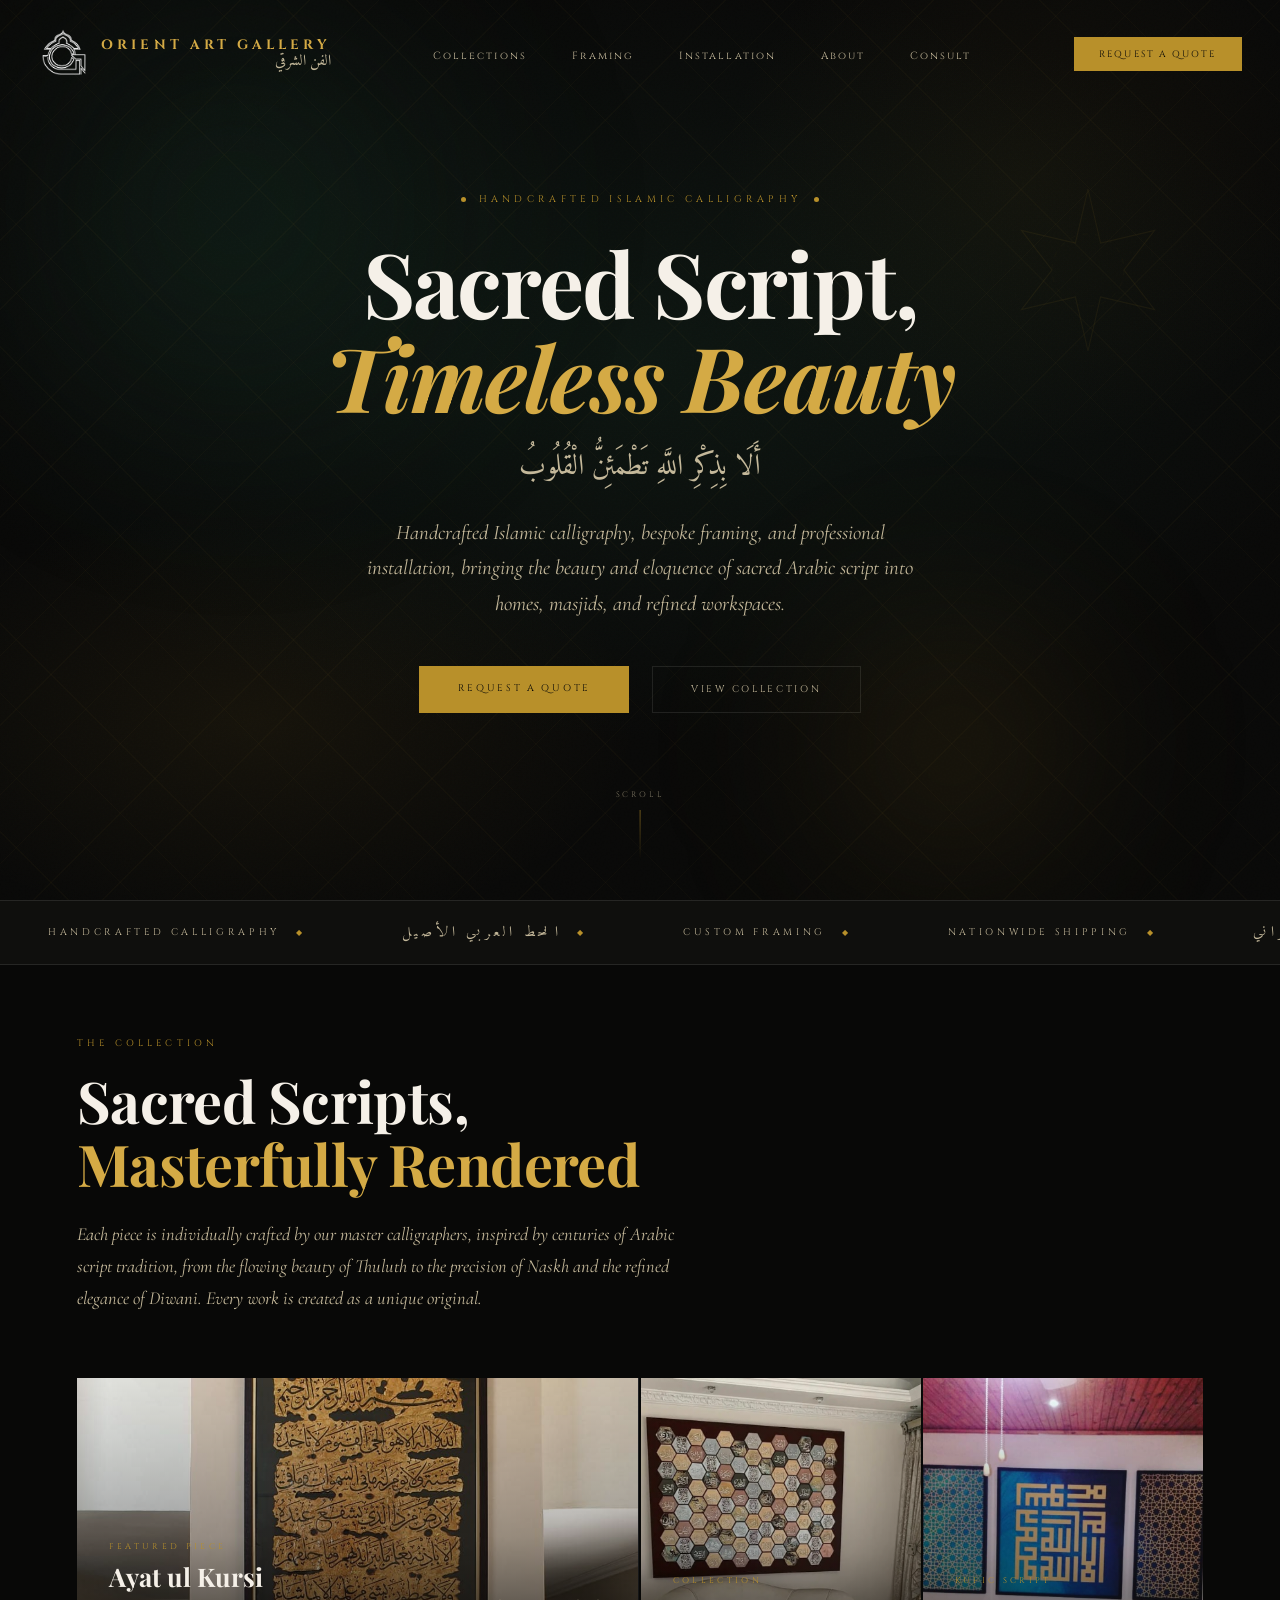
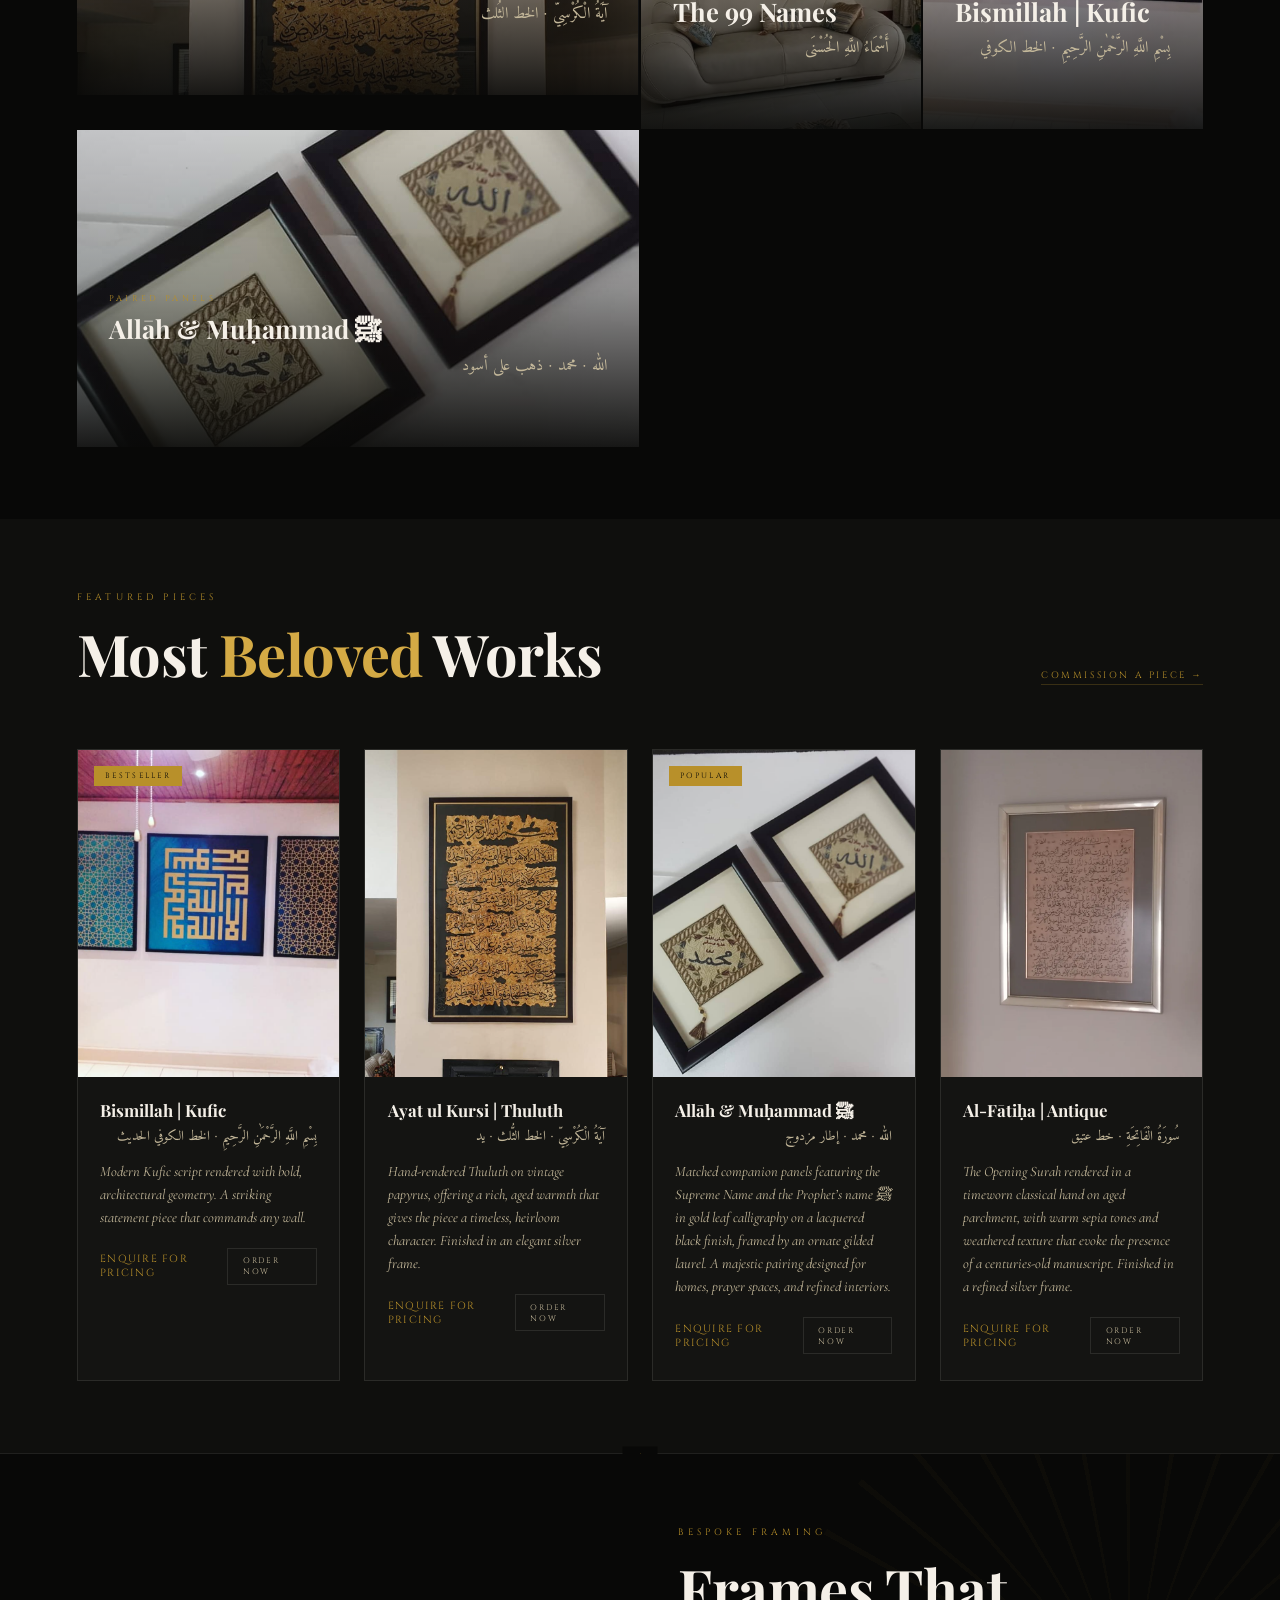
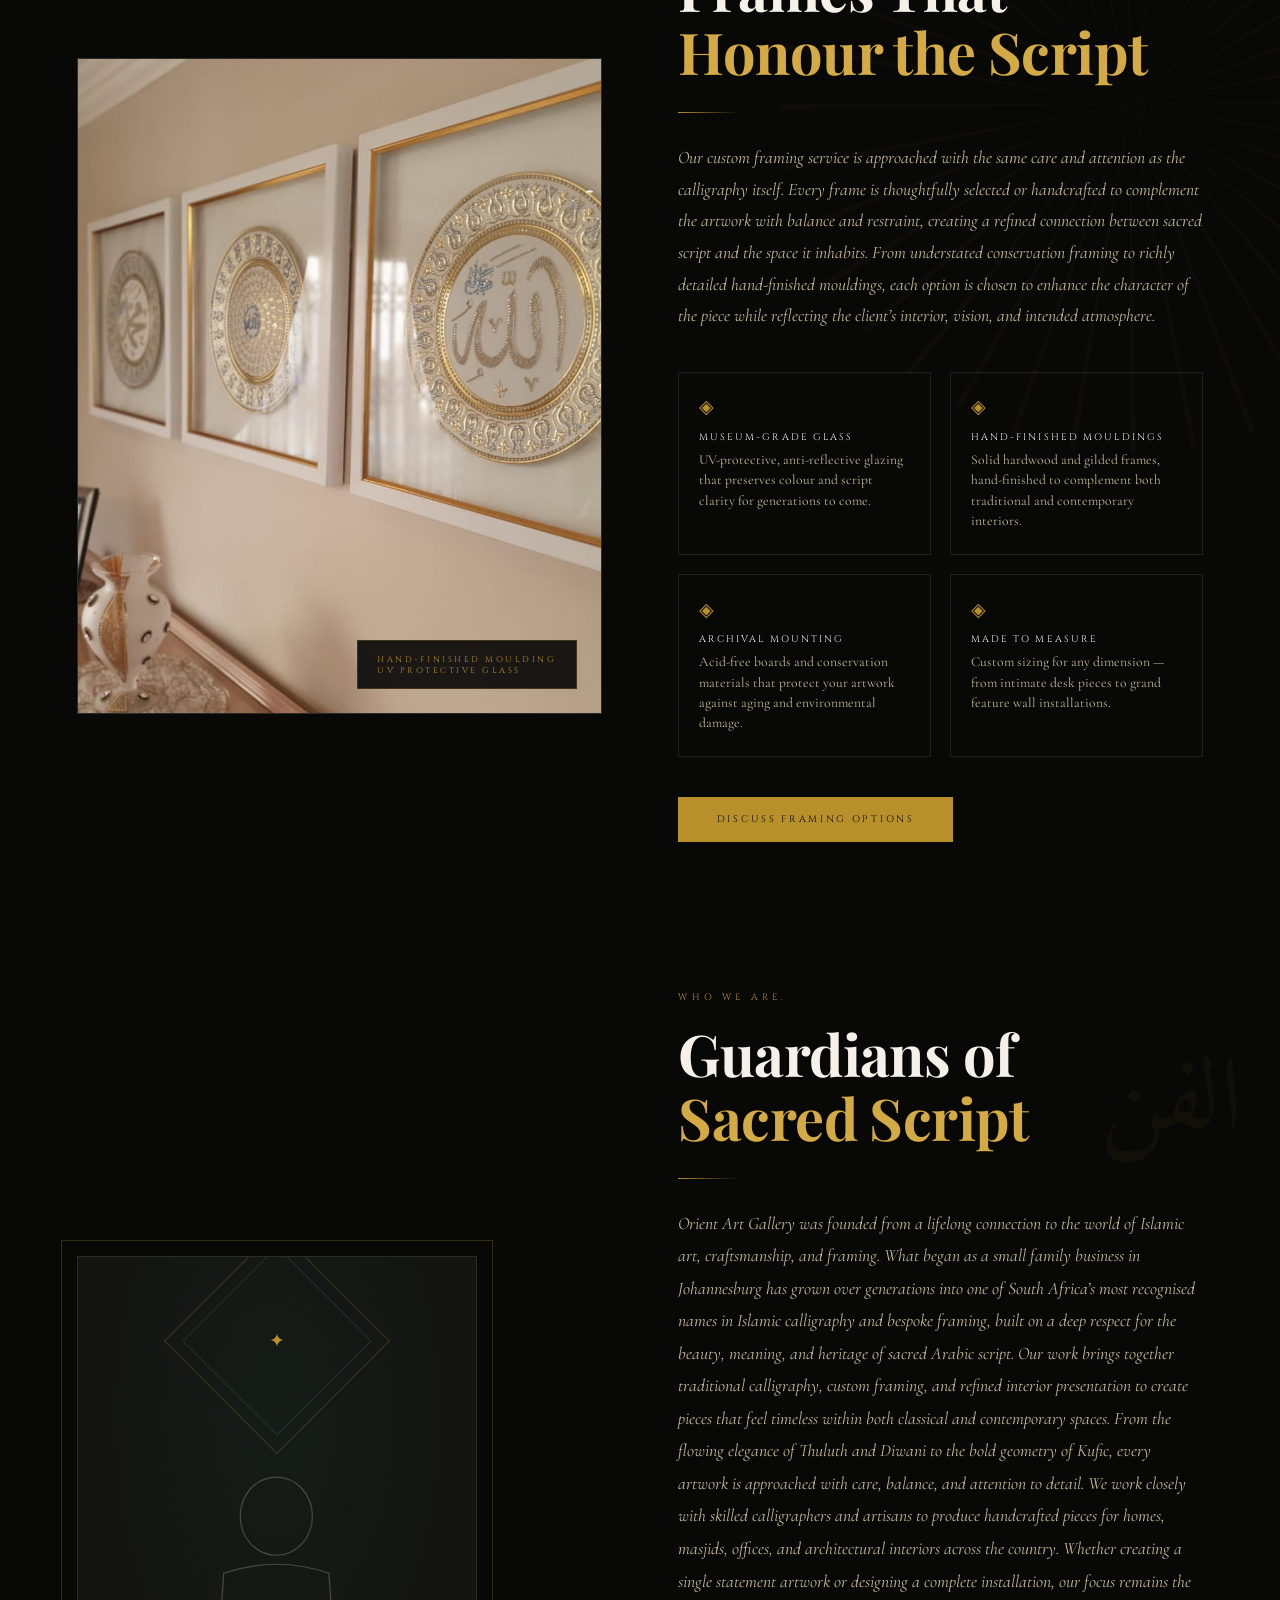
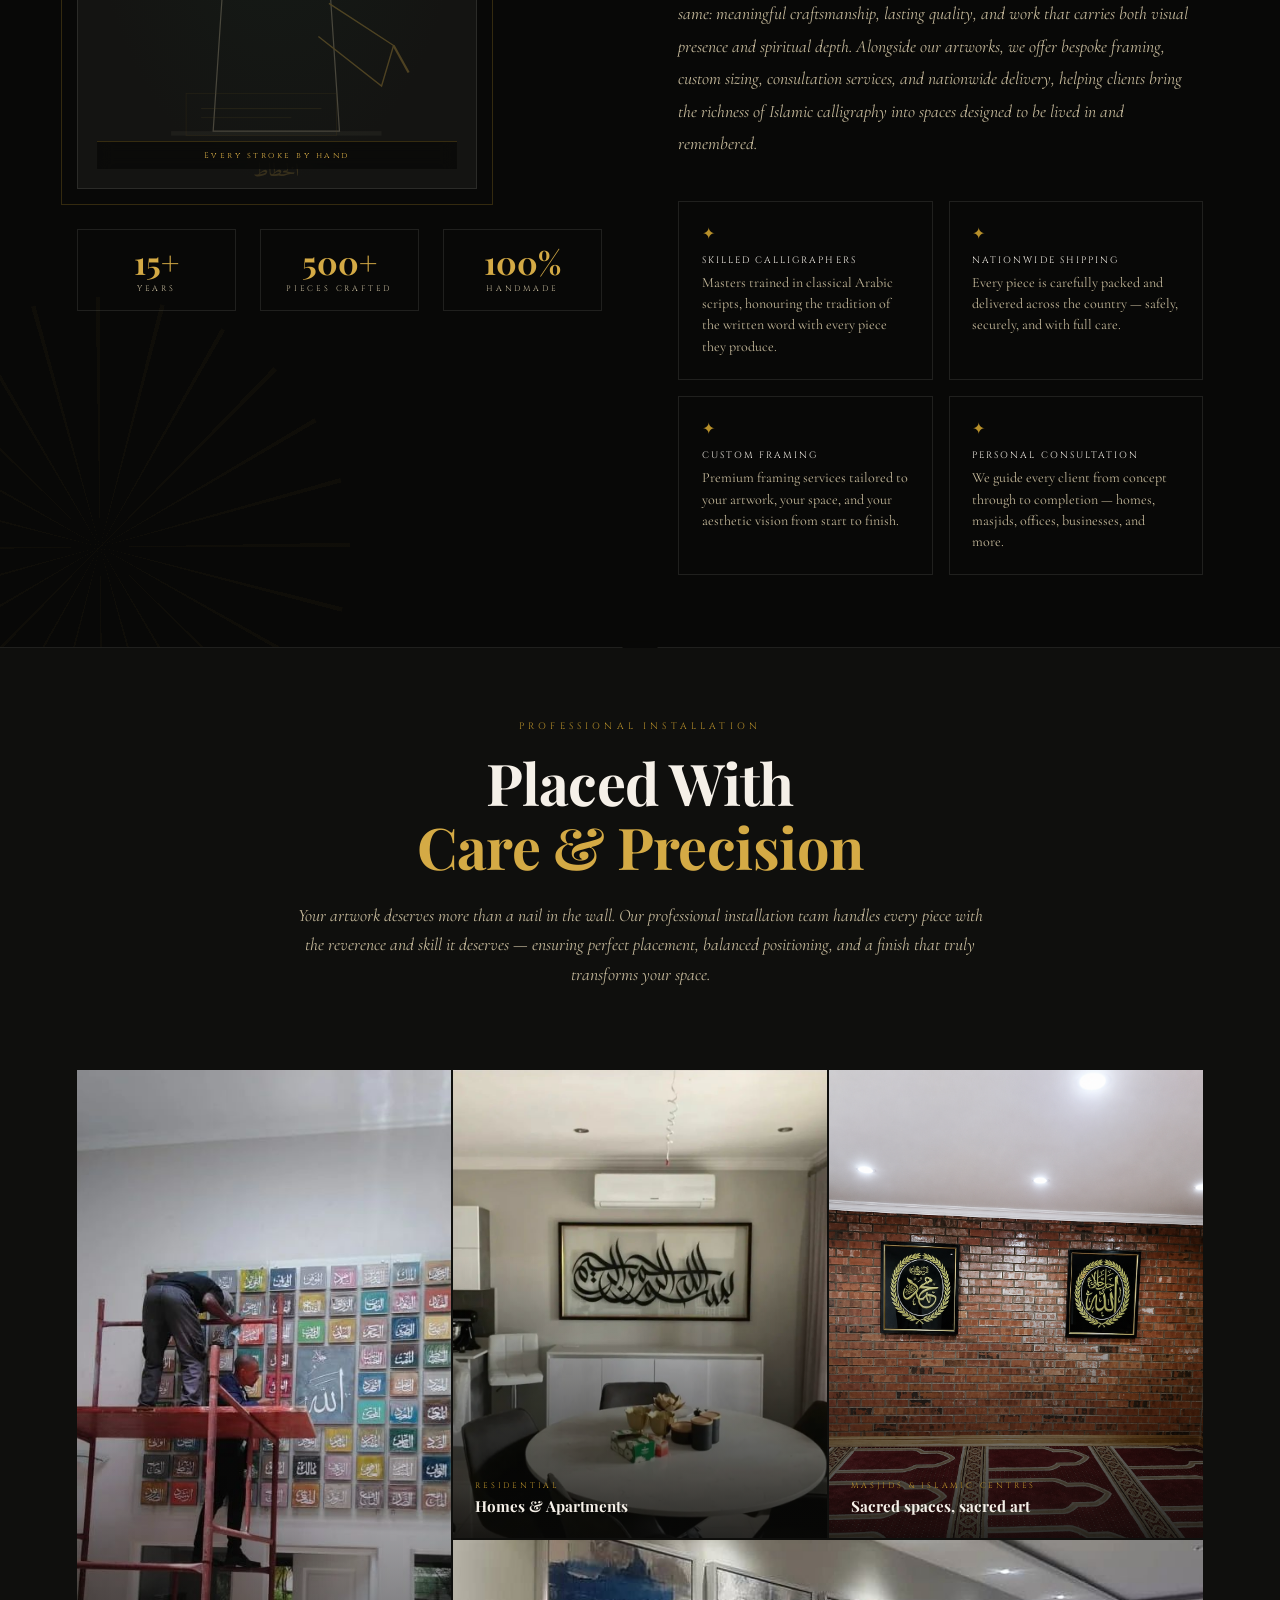
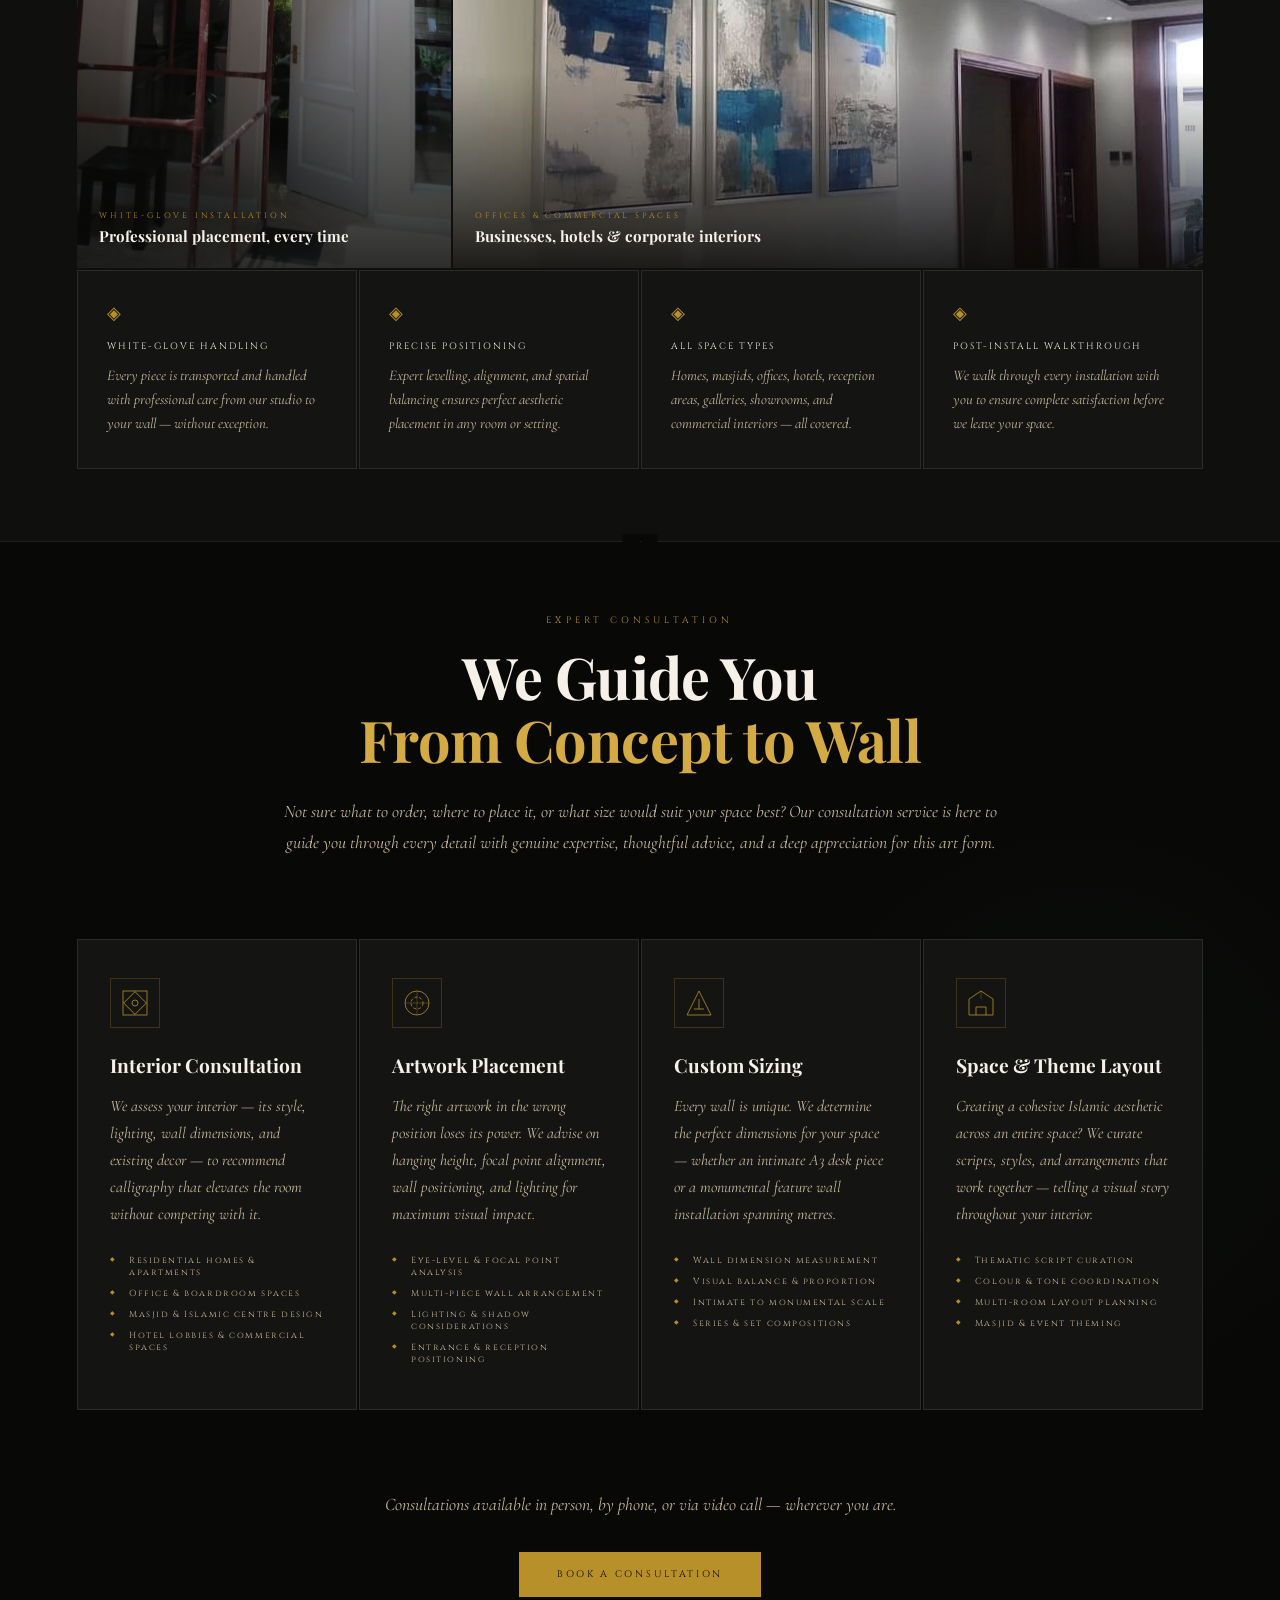
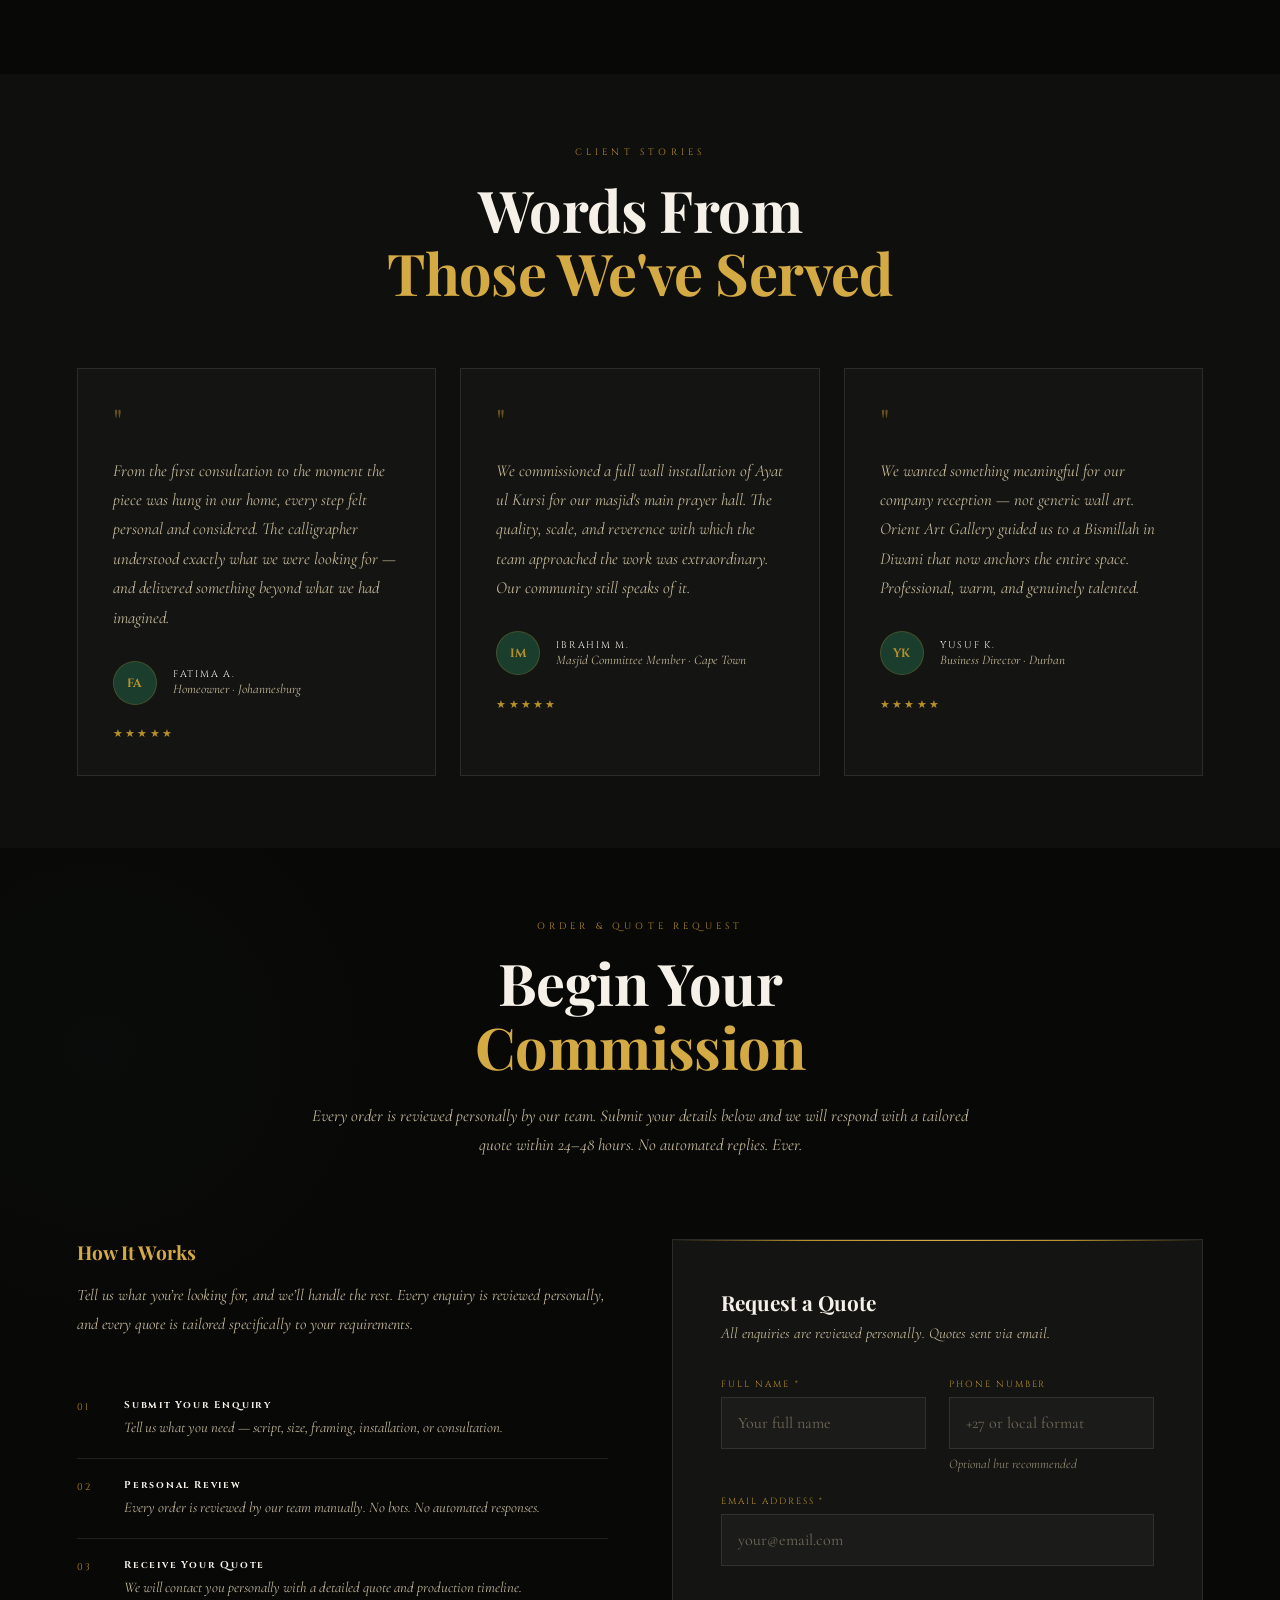
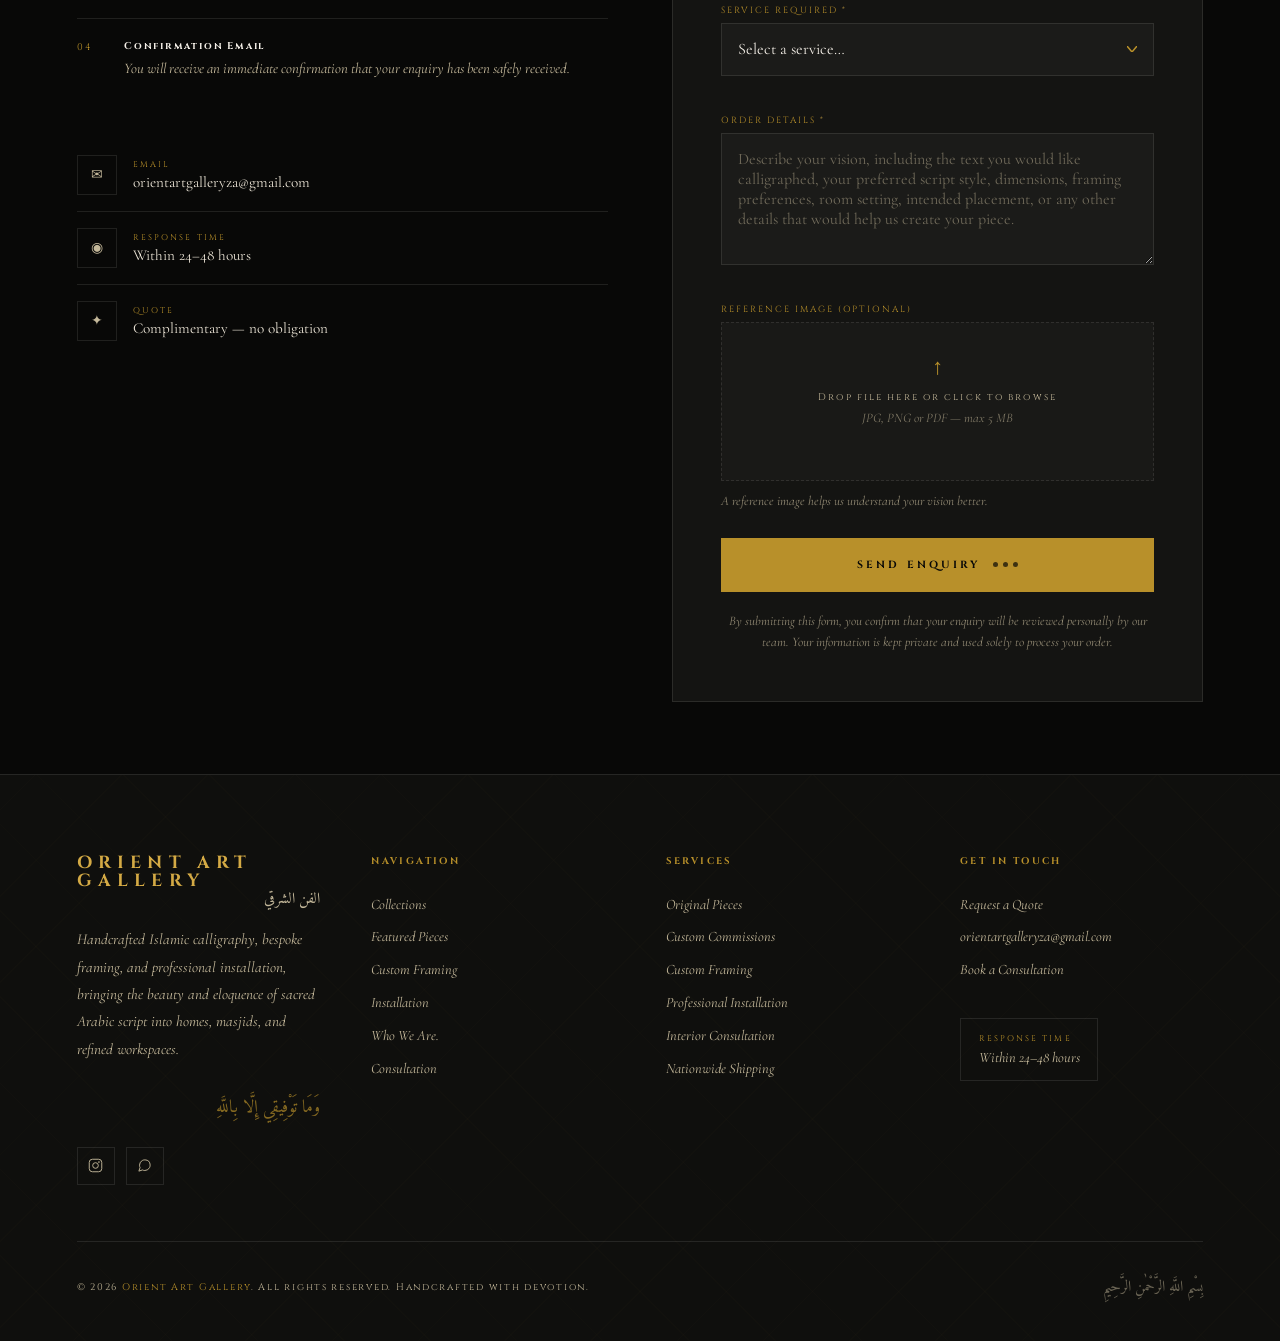
==== commit ec3eeee8: "Add files via upload" ====
--- a/main.html
+++ b/main.html
@@ -1,24 +1,31 @@
 <!DOCTYPE html>
 <html lang="en" dir="ltr">
+
 <head>
   <meta charset="UTF-8">
   <meta name="viewport" content="width=device-width, initial-scale=1.0">
-  <meta name="description" content="Orient Art Gallery — Handcrafted Islamic calligraphy, custom framing, professional installation and interior consultation. Nationwide shipping.">
-  <meta name="keywords" content="Islamic calligraphy, Arabic calligraphy, custom framing, Islamic art, Quran calligraphy, Islamic home decor, masjid art, halal">
-  <meta property="og:title" content="Orient Art Gallery — Picture Framers And Art Presentation">
-  <meta property="og:description" content="Handcrafted Islamic calligraphy for homes, masjids, and businesses. Custom framing, professional installation, and interior consultation.">
+  <meta name="description"
+    content="Orient Art Gallery | Handcrafted Islamic calligraphy, custom framing, professional installation and interior consultation. Nationwide shipping.">
+  <meta name="keywords"
+    content="Islamic calligraphy, Arabic calligraphy, custom framing, Islamic art, Quran calligraphy, Islamic home decor, masjid art, halal">
+  <meta property="og:title" content="Orient Art Gallery | Picture Framers And Art Presentation">
+  <meta property="og:description"
+    content="Handcrafted Islamic calligraphy for homes, masjids, and businesses. Custom framing, professional installation, and interior consultation.">
   <meta property="og:type" content="website">
   <meta name="theme-color" content="#080807">
-  <title>Orient Art Gallery — Picture Framers And Art Presentation</title>
+  <title>Orient Art Gallery | Picture Framers And Art Presentation</title>
 
   <!-- Google Fonts -->
   <link rel="preconnect" href="https://fonts.googleapis.com">
   <link rel="preconnect" href="https://fonts.gstatic.com" crossorigin>
-  <link href="https://fonts.googleapis.com/css2?family=Cinzel:wght@400;600;700&family=Playfair+Display:ital,wght@0,700;1,400;1,700&family=Cormorant+Garamond:ital,wght@0,400;0,500;1,400;1,500&family=Amiri:ital,wght@0,400;0,700;1,400&family=Noto+Naskh+Arabic:wght@400;700&display=swap" rel="stylesheet">
+  <link
+    href="https://fonts.googleapis.com/css2?family=Cinzel:wght@400;600;700&family=Playfair+Display:ital,wght@0,700;1,400;1,700&family=Cormorant+Garamond:ital,wght@0,400;0,500;1,400;1,500&family=Amiri:ital,wght@0,400;0,700;1,400&family=Noto+Naskh+Arabic:wght@400;700&display=swap"
+    rel="stylesheet">
 
   <!-- Styles -->
   <link rel="stylesheet" href="style.css">
 </head>
+
 <body>
 
   <!-- ============================================================
@@ -28,7 +35,9 @@
     <div class="loader-geo" aria-hidden="true"></div>
     <div class="loader-arabic" aria-label="Bismillah Al-Rahman Al-Raheem">بِسْمِ اللَّهِ الرَّحْمٰنِ الرَّحِيمِ</div>
     <div class="loader-wordmark">ORIENT ART GALLERY</div>
-    <div class="loader-line" aria-hidden="true"><div class="loader-fill"></div></div>
+    <div class="loader-line" aria-hidden="true">
+      <div class="loader-fill"></div>
+    </div>
   </div>
 
   <!-- ============================================================
@@ -52,8 +61,8 @@
        ============================================================ -->
   <nav id="navbar" role="navigation" aria-label="Main navigation">
     <a href="#hero" class="nav-logo" aria-label="Orient Art Gallery — Return to top">
-        <img src="logo.png" alt="Orient Art Logo" class="nav-logo-img"> 
-  
+      <img src="logo.png" alt="Orient Art Logo" class="nav-logo-img">
+
       <div class="nav-logo-text">
         <span class="nav-logo-main">ORIENT ART GALLERY</span>
         <span class="nav-logo-arabic" lang="ar" dir="rtl">الفن الشرقي</span>
@@ -72,7 +81,8 @@
       <span>REQUEST A QUOTE</span>
     </a>
 
-    <button class="hamburger" id="hamburger" aria-label="Open navigation menu" aria-expanded="false" aria-controls="mobile-nav">
+    <button class="hamburger" id="hamburger" aria-label="Open navigation menu" aria-expanded="false"
+      aria-controls="mobile-nav">
       <span></span><span></span><span></span>
     </button>
   </nav>
@@ -108,8 +118,10 @@
 
       <!-- Decorative 8-pointed star -->
       <svg class="hero-star" viewBox="0 0 100 100" fill="none" xmlns="http://www.w3.org/2000/svg" aria-hidden="true">
-        <path d="M50 5 L57 35 L87 28 L70 50 L87 72 L57 65 L50 95 L43 65 L13 72 L30 50 L13 28 L43 35 Z" stroke="#b8902a" stroke-width="0.6" fill="rgba(184,144,42,0.06)"/>
-        <circle cx="50" cy="50" r="20" stroke="#b8902a" stroke-width="0.4" fill="none" stroke-dasharray="3 4" opacity="0.5"/>
+        <path d="M50 5 L57 35 L87 28 L70 50 L87 72 L57 65 L50 95 L43 65 L13 72 L30 50 L13 28 L43 35 Z" stroke="#b8902a"
+          stroke-width="0.6" fill="rgba(184,144,42,0.06)" />
+        <circle cx="50" cy="50" r="20" stroke="#b8902a" stroke-width="0.4" fill="none" stroke-dasharray="3 4"
+          opacity="0.5" />
       </svg>
 
       <!-- Canvas for animated Islamic geometric overlay -->
@@ -133,7 +145,9 @@
         </p>
 
         <p class="hero-sub">
-          Handcrafted Islamic calligraphy, bespoke framing, and professional installation — bringing the eloquence of sacred Arabic script into your home, masjid, and workspace.
+          Handcrafted Islamic calligraphy, bespoke framing, and professional installation, bringing the beauty and
+          eloquence of sacred Arabic script into homes, masjids, and refined workspaces.
+
         </p>
 
         <div class="hero-actions">
@@ -159,22 +173,28 @@
     <div id="marquee" aria-hidden="true">
       <div class="marquee-track">
         <div class="marquee-item"><span>HANDCRAFTED CALLIGRAPHY</span><span class="marquee-dot">◆</span></div>
-        <div class="marquee-item"><span class="marquee-arabic" lang="ar">الخط العربي الأصيل</span><span class="marquee-dot">◆</span></div>
+        <div class="marquee-item"><span class="marquee-arabic" lang="ar">الخط العربي الأصيل</span><span
+            class="marquee-dot">◆</span></div>
         <div class="marquee-item"><span>CUSTOM FRAMING</span><span class="marquee-dot">◆</span></div>
         <div class="marquee-item"><span>NATIONWIDE SHIPPING</span><span class="marquee-dot">◆</span></div>
-        <div class="marquee-item"><span class="marquee-arabic" lang="ar">خط ثُلث · نَسخ · ديواني</span><span class="marquee-dot">◆</span></div>
+        <div class="marquee-item"><span class="marquee-arabic" lang="ar">خط ثُلث · نَسخ · ديواني</span><span
+            class="marquee-dot">◆</span></div>
         <div class="marquee-item"><span>PROFESSIONAL INSTALLATION</span><span class="marquee-dot">◆</span></div>
         <div class="marquee-item"><span>INTERIOR CONSULTATION</span><span class="marquee-dot">◆</span></div>
-        <div class="marquee-item"><span class="marquee-arabic" lang="ar">الفن الإسلامي</span><span class="marquee-dot">◆</span></div>
+        <div class="marquee-item"><span class="marquee-arabic" lang="ar">الفن الإسلامي</span><span
+            class="marquee-dot">◆</span></div>
         <!-- Duplicate for seamless loop -->
         <div class="marquee-item"><span>HANDCRAFTED CALLIGRAPHY</span><span class="marquee-dot">◆</span></div>
-        <div class="marquee-item"><span class="marquee-arabic" lang="ar">الخط العربي الأصيل</span><span class="marquee-dot">◆</span></div>
+        <div class="marquee-item"><span class="marquee-arabic" lang="ar">الخط العربي الأصيل</span><span
+            class="marquee-dot">◆</span></div>
         <div class="marquee-item"><span>CUSTOM FRAMING</span><span class="marquee-dot">◆</span></div>
         <div class="marquee-item"><span>NATIONWIDE SHIPPING</span><span class="marquee-dot">◆</span></div>
-        <div class="marquee-item"><span class="marquee-arabic" lang="ar">خط ثُلث · نَسخ · ديواني</span><span class="marquee-dot">◆</span></div>
+        <div class="marquee-item"><span class="marquee-arabic" lang="ar">خط ثُلث · نَسخ · ديواني</span><span
+            class="marquee-dot">◆</span></div>
         <div class="marquee-item"><span>PROFESSIONAL INSTALLATION</span><span class="marquee-dot">◆</span></div>
         <div class="marquee-item"><span>INTERIOR CONSULTATION</span><span class="marquee-dot">◆</span></div>
-        <div class="marquee-item"><span class="marquee-arabic" lang="ar">الفن الإسلامي</span><span class="marquee-dot">◆</span></div>
+        <div class="marquee-item"><span class="marquee-arabic" lang="ar">الفن الإسلامي</span><span
+            class="marquee-dot">◆</span></div>
       </div>
     </div>
 
@@ -189,22 +209,30 @@
           Sacred Scripts,<br><span class="g">Masterfully Rendered</span>
         </h2>
         <p>
-          Each work is individually crafted by our master calligraphers, drawing from centuries of Arabic script tradition — from flowing Thuluth to precise Naskh and the ornate elegance of Diwani. Every piece is a singular original.
-        </p>
+          Each piece is individually crafted by our master calligraphers, inspired by centuries of Arabic script
+          tradition, from the flowing beauty of Thuluth to the precision of Naskh and the refined elegance of Diwani.
+          Every work is created as a unique original.
+
       </div>
 
       <div class="collections-grid">
 
         <!-- Featured piece -->
         <article class="col-card col-span-2 large reveal d1" aria-label="Featured collection piece: Ayat ul Kursi">
-          <div class="col-art">
-            <!-- IMAGE: Replace .col-art-inner with <img src="images/ayat-ul-kursi.jpg" alt="Ayat ul Kursi in Thuluth script"> -->
-            <div class="col-art-inner" role="img" aria-label="Ayat ul Kursi calligraphy in Thuluth script — image placeholder">
+          <div class="col-art has-image">
+            <img src="ayatul kursi thuluth hand calligraphy.png"
+              alt="Ayat ul Kursi — hand-rendered Thuluth calligraphy on aged papyrus, elegantly framed" loading="lazy"
+              decoding="async">
+            <div class="col-art-inner" role="img" aria-label="Ayat ul Kursi calligraphy in Thuluth script — placeholder"
+              aria-hidden="true">
+
               <svg viewBox="0 0 140 120" fill="none" xmlns="http://www.w3.org/2000/svg" width="80%" opacity="0.75">
-                <circle cx="70" cy="60" r="50" stroke="#b8902a" stroke-width="0.4" stroke-dasharray="5 4"/>
-                <circle cx="70" cy="60" r="35" stroke="#b8902a" stroke-width="0.3"/>
-                <text x="70" y="55" text-anchor="middle" font-family="Amiri,serif" font-size="22" fill="#d4aa45">اللهُ</text>
-                <text x="70" y="74" text-anchor="middle" font-family="Amiri,serif" font-size="11" fill="#c4b89a" opacity="0.8">لَا إِلَٰهَ إِلَّا هُوَ الْحَيُّ الْقَيُّومُ</text>
+                <circle cx="70" cy="60" r="50" stroke="#b8902a" stroke-width="0.4" stroke-dasharray="5 4" />
+                <circle cx="70" cy="60" r="35" stroke="#b8902a" stroke-width="0.3" />
+                <text x="70" y="55" text-anchor="middle" font-family="Amiri,serif" font-size="22"
+                  fill="#d4aa45">اللهُ</text>
+                <text x="70" y="74" text-anchor="middle" font-family="Amiri,serif" font-size="11" fill="#c4b89a"
+                  opacity="0.8">لَا إِلَٰهَ إِلَّا هُوَ الْحَيُّ الْقَيُّومُ</text>
               </svg>
             </div>
           </div>
@@ -219,13 +247,17 @@
 
         <!-- The 99 Names -->
         <article class="col-card reveal d2" aria-label="The 99 Names of Allah">
-          <div class="col-art">
-            <!-- IMAGE: Replace with <img src="images/99-names.jpg" alt="99 Names of Allah in Kufic script"> -->
-            <div class="col-art-inner" role="img" aria-label="The 99 Names of Allah — image placeholder">
+          <div class="col-art has-image">
+            <img src="99 names of allah hexagon.png"
+              alt="The 99 Names of Allah — hexagonal mosaic calligraphy, each name in its own gilded cell"
+              loading="lazy" decoding="async">
+            <div class="col-art-inner" role="img" aria-label="The 99 Names of Allah — placeholder" aria-hidden="true">
               <svg viewBox="0 0 100 100" fill="none" width="65%" opacity="0.7">
-                <rect x="15" y="15" width="70" height="70" stroke="#b8902a" stroke-width="0.5"/>
-                <rect x="22" y="22" width="56" height="56" stroke="#b8902a" stroke-width="0.3" transform="rotate(45 50 50)"/>
-                <text x="50" y="55" text-anchor="middle" font-family="Amiri,serif" font-size="18" fill="#d4aa45">الله</text>
+                <rect x="15" y="15" width="70" height="70" stroke="#b8902a" stroke-width="0.5" />
+                <rect x="22" y="22" width="56" height="56" stroke="#b8902a" stroke-width="0.3"
+                  transform="rotate(45 50 50)" />
+                <text x="50" y="55" text-anchor="middle" font-family="Amiri,serif" font-size="18"
+                  fill="#d4aa45">الله</text>
               </svg>
             </div>
           </div>
@@ -238,45 +270,55 @@
           </div>
         </article>
 
-        <!-- Noor — Light -->
-        <article class="col-card reveal d3" aria-label="Noor — Light, prophetic calligraphy">
-          <div class="col-art">
-            <!-- IMAGE: Replace with <img src="images/noor.jpg" alt="Noor calligraphy in Naskh script"> -->
-            <div class="col-art-inner" role="img" aria-label="Noor calligraphy — image placeholder">
+        <!-- Bismillah — Kufic -->
+        <article class="col-card reveal d3" aria-label="Bismillah in modern Kufic script">
+          <div class="col-art has-image">
+            <img src="bismillah kufic.png"
+              alt="Bismillah — modern Kufic geometric script, bold angular letterforms in gold" loading="lazy"
+              decoding="async">
+            <div class="col-art-inner" role="img" aria-label="Bismillah Kufic — placeholder" aria-hidden="true">
               <svg viewBox="0 0 100 100" fill="none" width="65%" opacity="0.7">
-                <polygon points="50,8 60,40 92,40 67,58 77,90 50,72 23,90 33,58 8,40 40,40" stroke="#b8902a" stroke-width="0.5" fill="none"/>
-                <text x="50" y="55" text-anchor="middle" font-family="Amiri,serif" font-size="14" fill="#d4aa45">نور</text>
+                <rect x="10" y="30" width="80" height="40" stroke="#b8902a" stroke-width="0.5" fill="none" />
+                <text x="50" y="55" text-anchor="middle" font-family="Amiri,serif" font-size="14" fill="#d4aa45">بسم
+                  الله</text>
               </svg>
             </div>
           </div>
           <div class="col-overlay"></div>
           <div class="col-info">
-            <span class="col-tag">PROPHETIC SCRIPT</span>
-            <h3 class="col-title">Noor — Light</h3>
-            <p class="col-arabic" lang="ar" dir="rtl">اللَّهُ نُورُ السَّمَاوَاتِ وَالْأَرْضِ</p>
+            <span class="col-tag">KUFIC SCRIPT</span>
+            <h3 class="col-title">Bismillah | Kufic</h3>
+            <p class="col-arabic" lang="ar" dir="rtl">بِسْمِ اللَّهِ الرَّحْمٰنِ الرَّحِيمِ · الخط الكوفي</p>
             <a href="#contact" class="col-btn">INQUIRE NOW</a>
           </div>
         </article>
 
         <!-- Custom Commissions -->
         <article class="col-card col-span-2 large reveal d4" aria-label="Custom commission calligraphy">
-          <div class="col-art">
-            <!-- IMAGE: Replace with <img src="images/custom.jpg" alt="Custom Islamic calligraphy commission"> -->
-            <div class="col-art-inner" role="img" aria-label="Custom commission calligraphy — image placeholder">
+          <div class="col-art has-image">
+            <img src="allah muhammed.png"
+              alt="Allāh and Muhammad — paired calligraphy panels in gold leaf on black lacquer, encircled by a laurel wreath"
+              loading="lazy" decoding="async">
+            <div class="col-art-inner" role="img" aria-label="Custom commission calligraphy — placeholder"
+              aria-hidden="true">
               <svg viewBox="0 0 140 120" fill="none" width="80%" opacity="0.7">
-                <path d="M70 10 L130 45 L130 95 L70 110 L10 95 L10 45 Z" stroke="#b8902a" stroke-width="0.4" fill="none"/>
-                <path d="M70 25 L115 52 L115 88 L70 98 L25 88 L25 52 Z" stroke="#b8902a" stroke-width="0.3" fill="none" opacity="0.5"/>
-                <text x="70" y="62" text-anchor="middle" font-family="Amiri,serif" font-size="18" fill="#d4aa45">بسم الله</text>
-                <text x="70" y="80" text-anchor="middle" font-family="Amiri,serif" font-size="10" fill="#c4b89a" opacity="0.7">الرحمن الرحيم</text>
+                <path d="M70 10 L130 45 L130 95 L70 110 L10 95 L10 45 Z" stroke="#b8902a" stroke-width="0.4"
+                  fill="none" />
+                <path d="M70 25 L115 52 L115 88 L70 98 L25 88 L25 52 Z" stroke="#b8902a" stroke-width="0.3" fill="none"
+                  opacity="0.5" />
+                <text x="70" y="62" text-anchor="middle" font-family="Amiri,serif" font-size="18" fill="#d4aa45">بسم
+                  الله</text>
+                <text x="70" y="80" text-anchor="middle" font-family="Amiri,serif" font-size="10" fill="#c4b89a"
+                  opacity="0.7">الرحمن الرحيم</text>
               </svg>
             </div>
           </div>
           <div class="col-overlay"></div>
           <div class="col-info">
-            <span class="col-tag">CUSTOM COMMISSIONS</span>
-            <h3 class="col-title">Your Vision, Our Craft</h3>
-            <p class="col-arabic" lang="ar" dir="rtl">كَلَامٌ مِنْ أَعْمَاقِ الْقَلْبِ</p>
-            <a href="#contact" class="col-btn">START YOUR COMMISSION</a>
+            <span class="col-tag">PAIRED PANELS</span>
+            <h3 class="col-title">Allāh &amp; Muḥammad ﷺ</h3>
+            <p class="col-arabic" lang="ar" dir="rtl">الله · محمد · ذهب على أسود</p>
+            <a href="#contact" class="col-btn">INQUIRE NOW</a>
           </div>
         </article>
 
@@ -301,19 +343,25 @@
       <div class="bestsellers-grid">
 
         <article class="product-card reveal d1">
-          <div class="product-art">
-            <!-- IMAGE: Replace with <img src="images/bismillah.jpg" alt="Bismillah in Thuluth script"> -->
-            <div class="product-art-inner" role="img" aria-label="Bismillah calligraphy in Thuluth script">
+          <div class="product-art has-image">
+            <img src="bismillah kufic.png"
+              alt="Bismillah in modern Kufic script — geometric angular letterforms in gold" loading="lazy"
+              decoding="async">
+            <div class="product-art-inner" role="img" aria-label="Bismillah calligraphy in Kufic script — placeholder"
+              aria-hidden="true">
               <svg viewBox="0 0 80 80" fill="none" width="70%" opacity="0.7">
-                <text x="40" y="42" text-anchor="middle" font-family="Amiri,serif" font-size="18" fill="#d4aa45">بسم الله</text>
+                <text x="40" y="42" text-anchor="middle" font-family="Amiri,serif" font-size="18" fill="#d4aa45">بسم
+                  الله</text>
               </svg>
             </div>
             <div class="product-badge">BESTSELLER</div>
           </div>
           <div class="product-info">
-            <h3 class="product-title">Bismillah</h3>
-            <span class="product-arabic" lang="ar" dir="rtl">بِسْمِ اللَّهِ الرَّحْمَٰنِ الرَّحِيمِ · الثُّلث</span>
-            <p class="product-desc">Classic Thuluth script on archival paper. Available in multiple sizes with custom framing options.</p>
+            <h3 class="product-title">Bismillah | Kufic</h3>
+            <span class="product-arabic" lang="ar" dir="rtl">بِسْمِ اللَّهِ الرَّحْمَٰنِ الرَّحِيمِ · الخط الكوفي
+              الحديث</span>
+            <p class="product-desc">Modern Kufic script rendered with bold, architectural geometry. A striking statement
+              piece that commands any wall.</p>
             <div class="product-footer">
               <span class="product-price">ENQUIRE FOR PRICING</span>
               <a href="#contact" class="product-view">ORDER NOW</a>
@@ -322,20 +370,26 @@
         </article>
 
         <article class="product-card reveal d2">
-          <div class="product-art">
-            <!-- IMAGE: Replace with <img src="images/ayat-kursi-naskh.jpg" alt="Ayat ul Kursi in Naskh style"> -->
-            <div class="product-art-inner" role="img" aria-label="Ayat ul Kursi in Naskh style">
+          <div class="product-art has-image">
+            <img src="ayatul kursi thuluth hand calligraphy.png"
+              alt="Ayat ul Kursi — hand-rendered Thuluth calligraphy on aged papyrus in a silver frame" loading="lazy"
+              decoding="async">
+            <div class="product-art-inner" role="img" aria-label="Ayat ul Kursi in Thuluth style — placeholder"
+              aria-hidden="true">
               <svg viewBox="0 0 80 80" fill="none" width="70%" opacity="0.7">
-                <circle cx="40" cy="40" r="28" stroke="#b8902a" stroke-width="0.5"/>
-                <text x="40" y="37" text-anchor="middle" font-family="Amiri,serif" font-size="11" fill="#d4aa45">آيَةُ الْكُرْسِيّ</text>
-                <text x="40" y="52" text-anchor="middle" font-family="Amiri,serif" font-size="9" fill="#c4b89a" opacity="0.7">النسخ</text>
+                <circle cx="40" cy="40" r="28" stroke="#b8902a" stroke-width="0.5" />
+                <text x="40" y="37" text-anchor="middle" font-family="Amiri,serif" font-size="11" fill="#d4aa45">آيَةُ
+                  الْكُرْسِيّ</text>
+                <text x="40" y="52" text-anchor="middle" font-family="Amiri,serif" font-size="9" fill="#c4b89a"
+                  opacity="0.7">الثُّلث</text>
               </svg>
             </div>
           </div>
           <div class="product-info">
-            <h3 class="product-title">Ayat ul Kursi</h3>
-            <span class="product-arabic" lang="ar" dir="rtl">آيَةُ الْكُرْسِيّ · النَّسخ</span>
-            <p class="product-desc">The Verse of the Throne in refined Naskh. A timeless piece for any home or masjid setting.</p>
+            <h3 class="product-title">Ayat ul Kursi | Thuluth</h3>
+            <span class="product-arabic" lang="ar" dir="rtl">آيَةُ الْكُرْسِيّ · الخط الثُّلث · يد</span>
+            <p class="product-desc">Hand-rendered Thuluth on vintage papyrus, offering a rich, aged warmth that gives
+              the piece a timeless, heirloom character. Finished in an elegant silver frame.</p>
             <div class="product-footer">
               <span class="product-price">ENQUIRE FOR PRICING</span>
               <a href="#contact" class="product-view">ORDER NOW</a>
@@ -344,19 +398,25 @@
         </article>
 
         <article class="product-card reveal d3">
-          <div class="product-art">
-            <!-- IMAGE: Replace with <img src="images/allah-diwani.jpg" alt="Allah in ornate Diwani script"> -->
-            <div class="product-art-inner" role="img" aria-label="Allah in ornate Diwani script with gold embellishment">
+          <div class="product-art has-image">
+            <img src="allah muhammed.png"
+              alt="Allāh and Muhammad — paired gold-on-black lacquered panels with laurel wreath border" loading="lazy"
+              decoding="async">
+            <div class="product-art-inner" role="img" aria-label="Allah and Muhammad paired panels — placeholder"
+              aria-hidden="true">
               <svg viewBox="0 0 80 80" fill="none" width="70%" opacity="0.7">
-                <text x="40" y="50" text-anchor="middle" font-family="Amiri,serif" font-size="32" fill="#d4aa45">الله</text>
+                <text x="40" y="50" text-anchor="middle" font-family="Amiri,serif" font-size="32"
+                  fill="#d4aa45">الله</text>
               </svg>
             </div>
             <div class="product-badge">POPULAR</div>
           </div>
           <div class="product-info">
-            <h3 class="product-title">Allāh — Diwani</h3>
-            <span class="product-arabic" lang="ar" dir="rtl">الله · الخط الديواني</span>
-            <p class="product-desc">The Supreme Name in ornate Diwani script. Available with gold leaf embellishment and gilded framing.</p>
+            <h3 class="product-title">Allāh &amp; Muḥammad ﷺ</h3>
+            <span class="product-arabic" lang="ar" dir="rtl">الله · محمد · إطار مزدوج</span>
+            <p class="product-desc">Matched companion panels featuring the Supreme Name and the Prophet’s name ﷺ in gold
+              leaf calligraphy on a lacquered black finish, framed by an ornate gilded laurel. A majestic pairing
+              designed for homes, prayer spaces, and refined interiors.</p>
             <div class="product-footer">
               <span class="product-price">ENQUIRE FOR PRICING</span>
               <a href="#contact" class="product-view">ORDER NOW</a>
@@ -365,20 +425,26 @@
         </article>
 
         <article class="product-card reveal d4">
-          <div class="product-art">
-            <!-- IMAGE: Replace with <img src="images/fatiha-kufic.jpg" alt="Surah Al-Fatiha in Kufic geometric style"> -->
-            <div class="product-art-inner" role="img" aria-label="Surah Al-Fatiha in Kufic geometric style">
+          <div class="product-art has-image">
+            <img src="fatiha.png" alt="Surah Al-Fatiha — antique-style script on aged parchment, silver-framed"
+              loading="lazy" decoding="async">
+            <div class="product-art-inner" role="img" aria-label="Surah Al-Fatiha antique calligraphy — placeholder"
+              aria-hidden="true">
               <svg viewBox="0 0 80 80" fill="none" width="70%" opacity="0.7">
-                <rect x="12" y="12" width="56" height="56" stroke="#b8902a" stroke-width="0.5" fill="none"/>
-                <rect x="20" y="20" width="40" height="40" stroke="#b8902a" stroke-width="0.3" fill="none" transform="rotate(45 40 40)"/>
-                <text x="40" y="44" text-anchor="middle" font-family="Amiri,serif" font-size="10" fill="#d4aa45">الفاتحة</text>
+                <rect x="12" y="12" width="56" height="56" stroke="#b8902a" stroke-width="0.5" fill="none" />
+                <rect x="20" y="20" width="40" height="40" stroke="#b8902a" stroke-width="0.3" fill="none"
+                  transform="rotate(45 40 40)" />
+                <text x="40" y="44" text-anchor="middle" font-family="Amiri,serif" font-size="10"
+                  fill="#d4aa45">الفاتحة</text>
               </svg>
             </div>
           </div>
           <div class="product-info">
-            <h3 class="product-title">Al-Fātiḥa</h3>
-            <span class="product-arabic" lang="ar" dir="rtl">سُورَةُ الْفَاتِحَةِ · الكوفي</span>
-            <p class="product-desc">The Opening Surah in geometric Kufic script — bold and architectural for statement walls.</p>
+            <h3 class="product-title">Al-Fātiḥa | Antique</h3>
+            <span class="product-arabic" lang="ar" dir="rtl">سُورَةُ الْفَاتِحَةِ · خط عتيق</span>
+            <p class="product-desc"> The Opening Surah rendered in a timeworn classical hand on aged parchment, with
+              warm sepia tones and weathered texture that evoke the presence of a centuries-old manuscript. Finished in
+              a refined silver frame.</p>
             <div class="product-footer">
               <span class="product-price">ENQUIRE FOR PRICING</span>
               <a href="#contact" class="product-view">ORDER NOW</a>
@@ -403,12 +469,17 @@
         <!-- Visual: Framed piece illustration -->
         <div class="framing-visual reveal d1">
           <div class="framing-frame-wrap">
-            <!-- IMAGE: Replace with <img src="images/custom-frame.jpg" alt="Beautifully framed Islamic calligraphy"> -->
-            <div class="framing-frame" role="img" aria-label="Custom framed Islamic calligraphy piece — image placeholder">
+            <!-- TO ADD IMAGE: <img src="custom-frame.jpg" alt="Beautifully framed Islamic calligraphy"> and add class "has-image" to .framing-frame -->
+            <div class="framing-frame has-image">
+              <img src="frames.png"
+                alt="Surah Al-Fatiha antique calligraphy in a hand-finished silver frame — framing example"
+                loading="lazy" decoding="async">
               <div class="framing-frame-inner">
                 <svg viewBox="0 0 100 120" fill="none" width="60%" opacity="0.6">
-                  <text x="50" y="50" text-anchor="middle" font-family="Amiri,serif" font-size="20" fill="#d4aa45">بسم الله</text>
-                  <text x="50" y="70" text-anchor="middle" font-family="Amiri,serif" font-size="12" fill="#c4b89a" opacity="0.7">الرحمن الرحيم</text>
+                  <text x="50" y="50" text-anchor="middle" font-family="Amiri,serif" font-size="20" fill="#d4aa45">بسم
+                    الله</text>
+                  <text x="50" y="70" text-anchor="middle" font-family="Amiri,serif" font-size="12" fill="#c4b89a"
+                    opacity="0.7">الرحمن الرحيم</text>
                 </svg>
               </div>
               <div class="framing-label" aria-hidden="true">
@@ -428,27 +499,33 @@
           <div class="gold-sep"></div>
 
           <p>
-            Our custom framing service is crafted with the same reverence as the calligraphy itself. Each frame is selected or built to complement the artwork without competing with it — a considered border between sacred script and living space.
-          </p>
-          <p>
-            From simple conservation frames to hand-gilded ornate mouldings, we guide every client to the right choice for their piece, their space, and their vision.
+            Our custom framing service is approached with the same care and attention as the calligraphy itself. Every
+            frame is thoughtfully selected or handcrafted to complement the artwork with balance and restraint, creating
+            a refined connection between sacred script and the space it inhabits.
+
+            From understated conservation framing to richly detailed hand-finished mouldings, each option is chosen to
+            enhance the character of the piece while reflecting the client’s interior, vision, and intended atmosphere.
+
           </p>
 
           <div class="framing-features">
             <div class="framing-feat reveal d3">
               <div class="framing-feat-icon">◈</div>
               <span class="framing-feat-title">MUSEUM-GRADE GLASS</span>
-              <p>UV-protective, anti-reflective glazing that preserves colour and script clarity for generations to come.</p>
+              <p>UV-protective, anti-reflective glazing that preserves colour and script clarity for generations to
+                come.</p>
             </div>
             <div class="framing-feat reveal d4">
               <div class="framing-feat-icon">◈</div>
               <span class="framing-feat-title">HAND-FINISHED MOULDINGS</span>
-              <p>Solid hardwood and gilded frames, hand-finished to complement both traditional and contemporary interiors.</p>
+              <p>Solid hardwood and gilded frames, hand-finished to complement both traditional and contemporary
+                interiors.</p>
             </div>
             <div class="framing-feat reveal d3">
               <div class="framing-feat-icon">◈</div>
               <span class="framing-feat-title">ARCHIVAL MOUNTING</span>
-              <p>Acid-free boards and conservation materials that protect your artwork against aging and environmental damage.</p>
+              <p>Acid-free boards and conservation materials that protect your artwork against aging and environmental
+                damage.</p>
             </div>
             <div class="framing-feat reveal d4">
               <div class="framing-feat-icon">◈</div>
@@ -465,46 +542,31 @@
       </div>
     </section>
 
-    <!-- ===========================================================
-         6. WHO WE ARE (Replaces Heritage)
-         =========================================================== -->
+  
     <section id="who-we-are" aria-labelledby="who-title">
       <div class="about-geo-bg" aria-hidden="true"></div>
       <div class="about-arabic-accent" aria-hidden="true" lang="ar">الفن</div>
 
       <div class="about-grid">
 
-        <!-- Visual column: Calligrapher at work -->
         <div class="about-visual-col reveal d1">
           <div class="about-frame-wrap">
             <div class="about-frame-bg" aria-hidden="true"></div>
-            <!-- IMAGE: Replace .about-frame-main with:
-                 <img src="images/calligrapher-at-work.jpg"
-                      alt="Master calligrapher hand-lettering Arabic script with a traditional reed pen"
-                      style="width:100%;height:100%;object-fit:cover;position:relative;z-index:1;">
-                 Caption: "Handcrafted — every stroke intentional" -->
-            <div class="about-frame-main" role="img" aria-label="Master calligrapher at work, hand-lettering Arabic script — image placeholder">
+            <div class="about-frame-main">
               <div class="about-geo-center" aria-hidden="true"></div>
-              <!-- Stylised calligrapher-at-work placeholder illustration -->
               <div class="calligrapher-scene" aria-hidden="true">
                 <svg viewBox="0 0 180 220" fill="none" xmlns="http://www.w3.org/2000/svg" width="68%" opacity="0.30">
-                  <!-- Head -->
-                  <ellipse cx="90" cy="42" rx="24" ry="26" stroke="#c4b89a" stroke-width="0.8"/>
-                  <!-- Body -->
-                  <path d="M55 80 Q90 68 125 80 L132 185 H48 Z" stroke="#c4b89a" stroke-width="0.8" fill="none"/>
-                  <!-- Arm holding pen -->
-                  <path d="M125 100 L168 128 L160 155 L118 122" stroke="#d4aa45" stroke-width="0.9" fill="none"/>
-                  <!-- Pen tip -->
-                  <line x1="168" y1="128" x2="178" y2="146" stroke="#d4aa45" stroke-width="1.5"/>
-                  <!-- Desk surface -->
-                  <rect x="20" y="185" width="140" height="3" fill="#c4b89a" opacity="0.2"/>
-                  <!-- Paper on desk -->
-                  <rect x="30" y="160" width="100" height="28" stroke="#b8902a" stroke-width="0.5" fill="none" opacity="0.3"/>
-                  <!-- Script lines on paper -->
-                  <line x1="40" y1="170" x2="120" y2="170" stroke="#d4aa45" stroke-width="0.5" opacity="0.4"/>
-                  <line x1="40" y1="176" x2="100" y2="176" stroke="#d4aa45" stroke-width="0.5" opacity="0.3"/>
-                  <!-- Arabic label -->
-                  <text x="90" y="215" text-anchor="middle" font-family="Amiri,serif" font-size="13" fill="#d4aa45" opacity="0.6">الخطّاط</text>
+                  <ellipse cx="90" cy="42" rx="24" ry="26" stroke="#c4b89a" stroke-width="0.8" />
+                  <path d="M55 80 Q90 68 125 80 L132 185 H48 Z" stroke="#c4b89a" stroke-width="0.8" fill="none" />
+                  <path d="M125 100 L168 128 L160 155 L118 122" stroke="#d4aa45" stroke-width="0.9" fill="none" />
+                  <line x1="168" y1="128" x2="178" y2="146" stroke="#d4aa45" stroke-width="1.5" />
+                  <rect x="20" y="185" width="140" height="3" fill="#c4b89a" opacity="0.2" />
+                  <rect x="30" y="160" width="100" height="28" stroke="#b8902a" stroke-width="0.5" fill="none"
+                    opacity="0.3" />
+                  <line x1="40" y1="170" x2="120" y2="170" stroke="#d4aa45" stroke-width="0.5" opacity="0.4" />
+                  <line x1="40" y1="176" x2="100" y2="176" stroke="#d4aa45" stroke-width="0.5" opacity="0.3" />
+                  <text x="90" y="215" text-anchor="middle" font-family="Amiri,serif" font-size="13" fill="#d4aa45"
+                    opacity="0.6">الخطّاط</text>
                 </svg>
               </div>
               <div class="about-frame-caption" aria-hidden="true">
@@ -513,7 +575,6 @@
             </div>
           </div>
 
-          <!-- Stats -->
           <div class="about-stats-row reveal d2">
             <div class="about-stat">
               <span class="about-stat-num">15+</span>
@@ -530,7 +591,6 @@
           </div>
         </div>
 
-        <!-- Text column -->
         <div class="about-body-col reveal d2">
           <span class="sec-tag">Who We Are.</span>
           <h2 class="sec-title" id="who-title">
@@ -539,35 +599,50 @@
           <div class="gold-sep"></div>
 
           <p>
-            Orient Art Gallery was born from a deep reverence for the Arabic language and the living art of Islamic calligraphy. We are a studio of dedicated calligraphers — each trained in the classical traditions of Thuluth, Naskh, Diwani, and Kufic — bringing centuries-old craft into the modern world with full integrity and care.
-          </p>
-          <p>
-            Every piece is created entirely by hand. No digital shortcuts. No printed reproductions. Each stroke is deliberate, each word rendered with the full weight of its meaning. We believe calligraphy is not mere decoration — it is devotion made visible on paper, canvas, and wood.
-          </p>
-          <p>
-            Beyond individual artworks, we provide complete custom framing, nationwide shipping, and personal consultation services for homes, masjids, offices, businesses, and any interior that deserves the quiet power of sacred script on its walls.
+            Orient Art Gallery was founded from a lifelong connection to the world of Islamic art, craftsmanship, and
+            framing. What began as a small family business in Johannesburg has grown over generations into one of South
+            Africa’s most recognised names in Islamic calligraphy and bespoke framing, built on a deep respect for the
+            beauty, meaning, and heritage of sacred Arabic script.
+
+            Our work brings together traditional calligraphy, custom framing, and refined interior presentation to
+            create pieces that feel timeless within both classical and contemporary spaces. From the flowing elegance of
+            Thuluth and Diwani to the bold geometry of Kufic, every artwork is approached with care, balance, and
+            attention to detail.
+
+            We work closely with skilled calligraphers and artisans to produce handcrafted pieces for homes, masjids,
+            offices, and architectural interiors across the country. Whether creating a single statement artwork or
+            designing a complete installation, our focus remains the same: meaningful craftsmanship, lasting quality,
+            and work that carries both visual presence and spiritual depth.
+
+            Alongside our artworks, we offer bespoke framing, custom sizing, consultation services, and nationwide
+            delivery, helping clients bring the richness of Islamic calligraphy into spaces designed to be lived in and
+            remembered.
           </p>
 
           <div class="about-values">
             <div class="about-val reveal d3">
               <div class="about-val-icon">✦</div>
               <span class="about-val-title">SKILLED CALLIGRAPHERS</span>
-              <p>Masters trained in classical Arabic scripts, honouring the tradition of the written word with every piece they produce.</p>
+              <p>Masters trained in classical Arabic scripts, honouring the tradition of the written word with every
+                piece they produce.</p>
             </div>
             <div class="about-val reveal d4">
               <div class="about-val-icon">✦</div>
               <span class="about-val-title">NATIONWIDE SHIPPING</span>
-              <p>Every piece is carefully packed and delivered across the country — safely, securely, and with full care.</p>
+              <p>Every piece is carefully packed and delivered across the country — safely, securely, and with full
+                care.</p>
             </div>
             <div class="about-val reveal d3">
               <div class="about-val-icon">✦</div>
               <span class="about-val-title">CUSTOM FRAMING</span>
-              <p>Premium framing services tailored to your artwork, your space, and your aesthetic vision from start to finish.</p>
+              <p>Premium framing services tailored to your artwork, your space, and your aesthetic vision from start to
+                finish.</p>
             </div>
             <div class="about-val reveal d4">
               <div class="about-val-icon">✦</div>
               <span class="about-val-title">PERSONAL CONSULTATION</span>
-              <p>We guide every client from concept through to completion — homes, masjids, offices, businesses, and more.</p>
+              <p>We guide every client from concept through to completion — homes, masjids, offices, businesses, and
+                more.</p>
             </div>
           </div>
         </div>
@@ -575,12 +650,9 @@
       </div>
     </section>
 
-    <!-- Geometric Divider -->
     <div class="geo-divider" aria-hidden="true"></div>
 
-    <!-- ===========================================================
-         7. INSTALLATION SERVICES (New Section)
-         =========================================================== -->
+
     <section id="installation" aria-labelledby="installation-title">
 
       <div class="installation-header reveal">
@@ -589,26 +661,28 @@
           Placed With<br><span class="g">Care &amp; Precision</span>
         </h2>
         <p>
-          Your artwork deserves more than a nail in the wall. Our professional installation team handles every piece with the reverence and skill it deserves — ensuring perfect placement, balanced positioning, and a finish that truly transforms your space.
+          Your artwork deserves more than a nail in the wall. Our professional installation team handles every piece
+          with the reverence and skill it deserves — ensuring perfect placement, balanced positioning, and a finish that
+          truly transforms your space.
         </p>
       </div>
 
-      <!-- Installation visual grid -->
       <div class="install-grid">
 
-        <!-- Main panel: Team installing artwork -->
         <div class="install-item main reveal d1">
-          <div class="install-art">
-            <!-- IMAGE: Replace with <img src="images/installation-team.jpg" alt="Installation team carefully hanging large calligraphy piece"> -->
-            <div class="install-art-scene" role="img" aria-label="Professional installation team carefully positioning calligraphy artwork — image placeholder">
+          <div class="install-art has-image">
+            <img src="installation.jpg" alt="Professional team installing Islamic calligraphy artwork" loading="lazy"
+              decoding="async">
+            <div class="install-art-scene" aria-hidden="true">
               <div class="install-wall"></div>
               <div class="install-artwork">
                 <svg viewBox="0 0 60 80" fill="none" aria-hidden="true">
-                  <text x="30" y="38" text-anchor="middle" font-family="Amiri,serif" font-size="14" fill="#d4aa45" opacity="0.85">بسم الله</text>
-                  <text x="30" y="55" text-anchor="middle" font-family="Amiri,serif" font-size="8.5" fill="#c4b89a" opacity="0.6">الرحمن الرحيم</text>
+                  <text x="30" y="38" text-anchor="middle" font-family="Amiri,serif" font-size="14" fill="#d4aa45"
+                    opacity="0.85">بسم الله</text>
+                  <text x="30" y="55" text-anchor="middle" font-family="Amiri,serif" font-size="8.5" fill="#c4b89a"
+                    opacity="0.6">الرحمن الرحيم</text>
                 </svg>
               </div>
-              <!-- Installer figure placeholder -->
               <div class="install-person" aria-hidden="true">🧑‍🔧</div>
             </div>
           </div>
@@ -620,15 +694,17 @@
           <div class="install-hover-glow"></div>
         </div>
 
-        <!-- Residential -->
         <div class="install-item tall reveal d2">
-          <div class="install-art">
-            <!-- IMAGE: Replace with <img src="images/home-install.jpg" alt="Calligraphy beautifully hung in modern home"> -->
-            <div class="install-art-scene install-scene-home" role="img" aria-label="Calligraphy installed in a home — image placeholder">
-              <div class="install-wall" style="background:linear-gradient(180deg,#f2ece0 0%,#e8dfcf 100%);opacity:0.10;"></div>
+          <div class="install-art has-image">
+            <img src="homes.jpg" alt="Islamic calligraphy installed in a residential home" loading="lazy"
+              decoding="async">
+            <div class="install-art-scene install-scene-home" aria-hidden="true">
+              <div class="install-wall"
+                style="background:linear-gradient(180deg,#f2ece0 0%,#e8dfcf 100%);opacity:0.10;"></div>
               <div class="install-artwork" style="top:10%;width:44%">
                 <svg viewBox="0 0 60 80" fill="none" aria-hidden="true">
-                  <text x="30" y="45" text-anchor="middle" font-family="Amiri,serif" font-size="20" fill="#d4aa45" opacity="0.85">الله</text>
+                  <text x="30" y="45" text-anchor="middle" font-family="Amiri,serif" font-size="20" fill="#d4aa45"
+                    opacity="0.85">الله</text>
                 </svg>
               </div>
             </div>
@@ -643,13 +719,16 @@
 
         <!-- Masjids -->
         <div class="install-item tall reveal d3">
-          <div class="install-art">
-            <!-- IMAGE: Replace with <img src="images/masjid-install.jpg" alt="Large calligraphy installed in masjid prayer hall"> -->
-            <div class="install-art-scene install-scene-masjid" role="img" aria-label="Calligraphy installed in masjid — image placeholder">
+          <div class="install-art has-image">
+            <img src="Masjid.png"
+              alt="Paired Allāh and Muhammad ﷺ calligraphy panels installed in a masjid prayer hall against exposed brick"
+              loading="lazy" decoding="async">
+            <div class="install-art-scene install-scene-masjid" aria-hidden="true">
               <div class="install-wall" style="background:var(--emerald);opacity:0.06;"></div>
               <div class="install-artwork" style="top:6%;width:55%">
                 <svg viewBox="0 0 80 60" fill="none" aria-hidden="true">
-                  <text x="40" y="32" text-anchor="middle" font-family="Amiri,serif" font-size="11" fill="#d4aa45" opacity="0.85">اللَّهُ لَا إِلَٰهَ إِلَّا هُوَ</text>
+                  <text x="40" y="32" text-anchor="middle" font-family="Amiri,serif" font-size="11" fill="#d4aa45"
+                    opacity="0.85">اللَّهُ لَا إِلَٰهَ إِلَّا هُوَ</text>
                 </svg>
               </div>
             </div>
@@ -664,13 +743,15 @@
 
         <!-- Offices & Commercial -->
         <div class="install-item wide reveal d4">
-          <div class="install-art">
-            <!-- IMAGE: Replace with <img src="images/office-install.jpg" alt="Calligraphy feature wall in modern office reception"> -->
-            <div class="install-art-scene install-scene-office" role="img" aria-label="Calligraphy installed in commercial office — image placeholder">
+          <div class="install-art has-image">
+            <img src="otherframe1.jpg" alt="Islamic calligraphy installed in a commercial office space" loading="lazy"
+              decoding="async">
+            <div class="install-art-scene install-scene-office" aria-hidden="true">
               <div class="install-wall" style="background:rgba(200,169,122,0.03);"></div>
               <div class="install-artwork" style="top:12%;width:32%;left:50%;transform:translateX(-50%)">
                 <svg viewBox="0 0 60 80" fill="none" aria-hidden="true">
-                  <text x="30" y="42" text-anchor="middle" font-family="Amiri,serif" font-size="13" fill="#d4aa45" opacity="0.85">بسم الله</text>
+                  <text x="30" y="42" text-anchor="middle" font-family="Amiri,serif" font-size="13" fill="#d4aa45"
+                    opacity="0.85">بسم الله</text>
                 </svg>
               </div>
             </div>
@@ -685,22 +766,24 @@
 
       </div>
 
-      <!-- Installation feature cards -->
       <div class="install-features-row reveal">
         <div class="install-feat d1">
           <div class="install-feat-icon">◈</div>
           <span class="install-feat-title">WHITE-GLOVE HANDLING</span>
-          <p>Every piece is transported and handled with professional care from our studio to your wall — without exception.</p>
+          <p>Every piece is transported and handled with professional care from our studio to your wall — without
+            exception.</p>
         </div>
         <div class="install-feat d2">
           <div class="install-feat-icon">◈</div>
           <span class="install-feat-title">PRECISE POSITIONING</span>
-          <p>Expert levelling, alignment, and spatial balancing ensures perfect aesthetic placement in any room or setting.</p>
+          <p>Expert levelling, alignment, and spatial balancing ensures perfect aesthetic placement in any room or
+            setting.</p>
         </div>
         <div class="install-feat d3">
           <div class="install-feat-icon">◈</div>
           <span class="install-feat-title">ALL SPACE TYPES</span>
-          <p>Homes, masjids, offices, hotels, reception areas, galleries, showrooms, and commercial interiors — all covered.</p>
+          <p>Homes, masjids, offices, hotels, reception areas, galleries, showrooms, and commercial interiors — all
+            covered.</p>
         </div>
         <div class="install-feat d4">
           <div class="install-feat-icon">◈</div>
@@ -725,7 +808,9 @@
           We Guide You<br><span class="g">From Concept to Wall</span>
         </h2>
         <p class="consult-intro-p">
-          Not sure what to order, where to place it, or how large it should be? Our consultation service answers every question — with warmth, genuine expertise, and a deep love for this art form.
+          Not sure what to order, where to place it, or what size would suit your space best? Our consultation service
+          is here to guide you through every detail with genuine expertise, thoughtful advice, and a deep appreciation
+          for this art form.
         </p>
       </div>
 
@@ -734,14 +819,15 @@
         <div class="consult-card d1">
           <div class="consult-icon" aria-hidden="true">
             <svg width="30" height="30" viewBox="0 0 30 30" fill="none" stroke="currentColor" stroke-width="0.8">
-              <rect x="3" y="3" width="24" height="24"/>
-              <rect x="7" y="7" width="16" height="16" transform="rotate(45 15 15)"/>
-              <circle cx="15" cy="15" r="3"/>
+              <rect x="3" y="3" width="24" height="24" />
+              <rect x="7" y="7" width="16" height="16" transform="rotate(45 15 15)" />
+              <circle cx="15" cy="15" r="3" />
             </svg>
           </div>
           <h3 class="consult-card-title">Interior Consultation</h3>
           <p class="consult-card-p">
-            We assess your interior — its style, lighting, wall dimensions, and existing decor — to recommend calligraphy that elevates the room without competing with it.
+            We assess your interior — its style, lighting, wall dimensions, and existing decor — to recommend
+            calligraphy that elevates the room without competing with it.
           </p>
           <ul class="consult-list" aria-label="Interior consultation covers">
             <li>Residential homes &amp; apartments</li>
@@ -754,15 +840,16 @@
         <div class="consult-card d2">
           <div class="consult-icon" aria-hidden="true">
             <svg width="30" height="30" viewBox="0 0 30 30" fill="none" stroke="currentColor" stroke-width="0.8">
-              <circle cx="15" cy="15" r="12"/>
-              <circle cx="15" cy="15" r="6" stroke-dasharray="3 2"/>
-              <line x1="15" y1="3" x2="15" y2="27" opacity="0.4"/>
-              <line x1="3" y1="15" x2="27" y2="15" opacity="0.4"/>
+              <circle cx="15" cy="15" r="12" />
+              <circle cx="15" cy="15" r="6" stroke-dasharray="3 2" />
+              <line x1="15" y1="3" x2="15" y2="27" opacity="0.4" />
+              <line x1="3" y1="15" x2="27" y2="15" opacity="0.4" />
             </svg>
           </div>
           <h3 class="consult-card-title">Artwork Placement</h3>
           <p class="consult-card-p">
-            The right artwork in the wrong position loses its power. We advise on hanging height, focal point alignment, wall positioning, and lighting for maximum visual impact.
+            The right artwork in the wrong position loses its power. We advise on hanging height, focal point alignment,
+            wall positioning, and lighting for maximum visual impact.
           </p>
           <ul class="consult-list" aria-label="Artwork placement covers">
             <li>Eye-level &amp; focal point analysis</li>
@@ -775,14 +862,15 @@
         <div class="consult-card d3">
           <div class="consult-icon" aria-hidden="true">
             <svg width="30" height="30" viewBox="0 0 30 30" fill="none" stroke="currentColor" stroke-width="0.8">
-              <polygon points="15,3 27,27 3,27" fill="none"/>
-              <line x1="15" y1="11" x2="15" y2="21"/>
-              <line x1="10" y1="21" x2="20" y2="21"/>
+              <polygon points="15,3 27,27 3,27" fill="none" />
+              <line x1="15" y1="11" x2="15" y2="21" />
+              <line x1="10" y1="21" x2="20" y2="21" />
             </svg>
           </div>
           <h3 class="consult-card-title">Custom Sizing</h3>
           <p class="consult-card-p">
-            Every wall is unique. We determine the perfect dimensions for your space — whether an intimate A3 desk piece or a monumental feature wall installation spanning metres.
+            Every wall is unique. We determine the perfect dimensions for your space — whether an intimate A3 desk piece
+            or a monumental feature wall installation spanning metres.
           </p>
           <ul class="consult-list" aria-label="Custom sizing covers">
             <li>Wall dimension measurement</li>
@@ -795,14 +883,15 @@
         <div class="consult-card d4">
           <div class="consult-icon" aria-hidden="true">
             <svg width="30" height="30" viewBox="0 0 30 30" fill="none" stroke="currentColor" stroke-width="0.8">
-              <path d="M15 3 L27 11 V27 H3 V11 Z" fill="none"/>
-              <path d="M10 27 V19 H20 V27" fill="none"/>
-              <line x1="15" y1="3" x2="15" y2="11" opacity="0.4"/>
+              <path d="M15 3 L27 11 V27 H3 V11 Z" fill="none" />
+              <path d="M10 27 V19 H20 V27" fill="none" />
+              <line x1="15" y1="3" x2="15" y2="11" opacity="0.4" />
             </svg>
           </div>
           <h3 class="consult-card-title">Space &amp; Theme Layout</h3>
           <p class="consult-card-p">
-            Creating a cohesive Islamic aesthetic across an entire space? We curate scripts, styles, and arrangements that work together — telling a visual story throughout your interior.
+            Creating a cohesive Islamic aesthetic across an entire space? We curate scripts, styles, and arrangements
+            that work together — telling a visual story throughout your interior.
           </p>
           <ul class="consult-list" aria-label="Space layout covers">
             <li>Thematic script curation</li>
@@ -815,7 +904,8 @@
       </div>
 
       <div class="consult-cta reveal">
-        <p class="consult-cta-text">Consultations available in person, by phone, or via video call — wherever you are.</p>
+        <p class="consult-cta-text">Consultations available in person, by phone, or via video call — wherever you are.
+        </p>
         <a href="#contact" class="btn-primary"><span>BOOK A CONSULTATION</span></a>
       </div>
 
@@ -839,7 +929,9 @@
           <div class="testi-quote" aria-hidden="true">"</div>
           <blockquote>
             <p class="testi-text">
-              From the first consultation to the moment the piece was hung in our home, every step felt personal and considered. The calligrapher understood exactly what we were looking for — and delivered something beyond what we had imagined.
+              From the first consultation to the moment the piece was hung in our home, every step felt personal and
+              considered. The calligrapher understood exactly what we were looking for — and delivered something beyond
+              what we had imagined.
             </p>
           </blockquote>
           <div class="testi-author">
@@ -856,7 +948,9 @@
           <div class="testi-quote" aria-hidden="true">"</div>
           <blockquote>
             <p class="testi-text">
-              We commissioned a full wall installation of Ayat ul Kursi for our masjid's main prayer hall. The quality, scale, and reverence with which the team approached the work was extraordinary. Our community still speaks of it.
+              We commissioned a full wall installation of Ayat ul Kursi for our masjid's main prayer hall. The quality,
+              scale, and reverence with which the team approached the work was extraordinary. Our community still speaks
+              of it.
             </p>
           </blockquote>
           <div class="testi-author">
@@ -873,7 +967,8 @@
           <div class="testi-quote" aria-hidden="true">"</div>
           <blockquote>
             <p class="testi-text">
-              We wanted something meaningful for our company reception — not generic wall art. Orient Art Gallery guided us to a Bismillah in Diwani that now anchors the entire space. Professional, warm, and genuinely talented.
+              We wanted something meaningful for our company reception — not generic wall art. Orient Art Gallery guided
+              us to a Bismillah in Diwani that now anchors the entire space. Professional, warm, and genuinely talented.
             </p>
           </blockquote>
           <div class="testi-author">
@@ -890,7 +985,7 @@
     </section>
 
     <!-- ===========================================================
-         10. ORDER / QUOTE REQUEST (Redesigned — replaces Inquire for Acquisition)
+         10. ORDER / QUOTE REQUEST 
          =========================================================== -->
     <section id="contact" aria-labelledby="contact-title">
 
@@ -901,18 +996,20 @@
           Begin Your<br><span class="g">Commission</span>
         </h2>
         <p class="contact-header-p">
-          Every order is reviewed personally by our team. Submit your details below and we will respond with a tailored quote within 24–48 hours. No automated replies — ever.
+          Every order is reviewed personally by our team. Submit your details below and we will respond with a tailored
+          quote within 24–48 hours. No automated replies. Ever.
         </p>
       </div>
 
       <div class="contact-grid">
 
-        <!-- LEFT: Process + contact info -->
         <aside class="contact-aside reveal d1" aria-label="Order process and contact information">
 
           <h3>How It Works</h3>
           <p>
-            Tell us what you are looking for — we take it from there. Every enquiry is read personally, and every quote is written for you specifically.
+            Tell us what you’re looking for, and we’ll handle the rest. Every enquiry is reviewed personally, and every
+            quote is tailored specifically to your requirements.
+
           </p>
 
           <div class="process-steps" role="list">
@@ -956,7 +1053,9 @@
               <div class="ci" aria-label="Email">✉</div>
               <div>
                 <div class="contact-label">EMAIL</div>
-                <div>hello@orientart.co.za</div>
+                <div class="email-reveal">
+                  &#x6F;&#x72;&#x69;&#x65;&#x6E;&#x74;&#x61;&#x72;&#x74;&#x67;&#x61;&#x6C;&#x6C;&#x65;&#x72;&#x79;&#x7A;&#x61;&#x40;&#x67;&#x6D;&#x61;&#x69;&#x6C;&#x2E;&#x63;&#x6F;&#x6D;
+                </div>
               </div>
             </div>
             <div class="contact-row">
@@ -977,10 +1076,8 @@
 
         </aside>
 
-        <!-- RIGHT: Order form -->
         <div class="form-panel reveal d2">
 
-          <!-- SUCCESS state (hidden initially) -->
           <div id="form-success" role="alert" aria-live="polite" aria-atomic="true">
             <div class="success-ring" aria-hidden="true">✦</div>
             <h3 class="success-title">Enquiry Received</h3>
@@ -991,90 +1088,50 @@
             </p>
           </div>
 
-          <!-- ERROR state (hidden initially) -->
           <div id="form-error" role="alert" aria-live="assertive" aria-atomic="true">
             <div class="error-icon" aria-hidden="true">⚠</div>
             <p class="form-error-msg" id="form-error-msg"></p>
           </div>
 
-          <!-- FORM -->
           <div id="form-wrapper">
             <h3 class="form-panel-title">Request a Quote</h3>
             <p class="form-panel-sub">All enquiries are reviewed personally. Quotes sent via email.</p>
 
             <form id="order-form" novalidate aria-label="Order enquiry form">
 
-              <!-- ═══════════════════════════════════════════
-                   HONEYPOT FIELD
-                   Hidden from real users via CSS.
-                   Bots typically fill every visible field automatically.
-                   Backend checks: if this field has any value → silent discard.
-                   The name "website" is a common field bots look for.
-                   ═══════════════════════════════════════════ -->
+
               <div class="honeypot-wrapper" aria-hidden="true">
                 <label for="website">Website</label>
-                <input
-                  type="text"
-                  id="website"
-                  name="website"
-                  autocomplete="off"
-                  tabindex="-1"
-                  aria-hidden="true"
+                <input type="text" id="website" name="website" autocomplete="off" tabindex="-1" aria-hidden="true"
                   placeholder="Leave this empty">
               </div>
 
-              <!-- Row: Name + Phone -->
+             
               <div class="f-row">
                 <div class="f-group">
                   <label for="name">Full Name <span class="f-required" aria-label="required">*</span></label>
-                  <input
-                    type="text"
-                    id="name"
-                    name="name"
-                    placeholder="Your full name"
-                    autocomplete="name"
-                    required
-                    aria-required="true"
-                    aria-describedby="name-error">
+                  <input type="text" id="name" name="name" placeholder="Your full name" autocomplete="name" required
+                    aria-required="true" aria-describedby="name-error">
                   <span class="f-error" id="name-error" role="alert"></span>
                 </div>
                 <div class="f-group">
                   <label for="phone">Phone Number</label>
-                  <input
-                    type="tel"
-                    id="phone"
-                    name="phone"
-                    placeholder="+27 or local format"
-                    autocomplete="tel"
+                  <input type="tel" id="phone" name="phone" placeholder="+27 or local format" autocomplete="tel"
                     aria-describedby="phone-hint">
                   <span class="f-hint" id="phone-hint">Optional but recommended</span>
                 </div>
               </div>
 
-              <!-- Email -->
               <div class="f-group">
                 <label for="email">Email Address <span class="f-required" aria-label="required">*</span></label>
-                <input
-                  type="email"
-                  id="email"
-                  name="email"
-                  placeholder="your@email.com"
-                  autocomplete="email"
-                  required
-                  aria-required="true"
-                  aria-describedby="email-error">
+                <input type="email" id="email" name="email" placeholder="your@email.com" autocomplete="email" required
+                  aria-required="true" aria-describedby="email-error">
                 <span class="f-error" id="email-error" role="alert"></span>
               </div>
 
-              <!-- Service Type -->
               <div class="f-group">
                 <label for="service">Service Required <span class="f-required" aria-label="required">*</span></label>
-                <select
-                  id="service"
-                  name="service"
-                  required
-                  aria-required="true"
-                  aria-describedby="service-error">
+                <select id="service" name="service" required aria-required="true" aria-describedby="service-error">
                   <option value="" disabled selected>Select a service…</option>
                   <option value="original-piece">Original Calligraphy Piece</option>
                   <option value="custom-commission">Custom Commission</option>
@@ -1090,26 +1147,18 @@
               <!-- Message / Order Details -->
               <div class="f-group">
                 <label for="message">Order Details <span class="f-required" aria-label="required">*</span></label>
-                <textarea
-                  id="message"
-                  name="message"
-                  rows="5"
-                  placeholder="Describe your vision — the text you'd like calligraphed, preferred script style, dimensions, framing preference, room type, intended use, or anything else that would help us understand your order…"
-                  required
-                  aria-required="true"
-                  aria-describedby="message-error"></textarea>
+                <textarea id="message" name="message" rows="5"
+                  placeholder="Describe your vision, including the text you would like calligraphed, your preferred script style, dimensions, framing preferences, room setting, intended placement, or any other details that would help us create your piece."
+                  required aria-required="true" aria-describedby="message-error"></textarea>
                 <span class="f-error" id="message-error" role="alert"></span>
               </div>
 
               <!-- Optional File Upload -->
               <div class="f-group f-upload-group">
                 <label for="attachment">Reference Image (Optional)</label>
-                <div class="f-upload-area" id="upload-area" role="button" tabindex="0" aria-label="Click to upload a reference image or document">
-                  <input
-                    type="file"
-                    id="attachment"
-                    name="attachment"
-                    accept="image/*,.pdf"
+                <div class="f-upload-area" id="upload-area" role="button" tabindex="0"
+                  aria-label="Click to upload a reference image or document">
+                  <input type="file" id="attachment" name="attachment" accept="image/*,.pdf"
                     aria-describedby="upload-hint">
                   <div class="upload-inner" aria-hidden="true">
                     <span class="upload-icon">↑</span>
@@ -1122,11 +1171,7 @@
               </div>
 
               <!-- Submit button -->
-              <button
-                type="submit"
-                class="btn-send"
-                id="submit-btn"
-                aria-describedby="submit-note">
+              <button type="submit" class="btn-send" id="submit-btn" aria-describedby="submit-note">
 
                 <span id="btn-text">SEND ENQUIRY</span>
 
@@ -1139,7 +1184,8 @@
               </button>
 
               <p class="submit-note" id="submit-note">
-                By submitting this form, you confirm that your enquiry will be reviewed personally by our team. Your information is kept private and used solely to process your order.
+                By submitting this form, you confirm that your enquiry will be reviewed personally by our team. Your
+                information is kept private and used solely to process your order.
               </p>
 
             </form>
@@ -1167,18 +1213,28 @@
           </div>
         </div>
         <p>
-          Handcrafted Islamic calligraphy, bespoke framing, and professional installation. Bringing sacred Arabic script into homes, masjids, offices, and spaces across the country — one piece at a time.
+          Handcrafted Islamic calligraphy, bespoke framing, and professional installation, bringing the beauty and
+          eloquence of sacred Arabic script into homes, masjids, and refined workspaces.
+
         </p>
         <span class="footer-arabic" lang="ar" dir="rtl">وَمَا تَوْفِيقِي إِلَّا بِاللَّهِ</span>
         <div class="social-row">
-          <a href="#" class="soc" aria-label="Follow us on Instagram">
-            <svg width="15" height="15" viewBox="0 0 24 24" fill="none" stroke="currentColor" stroke-width="1.5" aria-hidden="true"><rect x="2" y="2" width="20" height="20" rx="5"/><circle cx="12" cy="12" r="4.5"/><circle cx="17.5" cy="6.5" r="1.3" fill="currentColor" stroke="none"/></svg>
+          <a href="https://www.instagram.com/orient_art_gallery_2/" class="soc" aria-label="Follow us on Instagram">
+            <svg width="15" height="15" viewBox="0 0 24 24" fill="none" stroke="currentColor" stroke-width="1.5"
+              aria-hidden="true">
+              <rect x="2" y="2" width="20" height="20" rx="5" />
+              <circle cx="12" cy="12" r="4.5" />
+              <circle cx="17.5" cy="6.5" r="1.3" fill="currentColor" stroke="none" />
+            </svg>
           </a>
-          <a href="#" class="soc" aria-label="Follow us on Facebook">
-            <svg width="15" height="15" viewBox="0 0 24 24" fill="none" stroke="currentColor" stroke-width="1.5" aria-hidden="true"><path d="M18 2h-3a5 5 0 00-5 5v3H7v4h3v8h4v-8h3l1-4h-4V7a1 1 0 011-1h3z"/></svg>
+
           </a>
-          <a href="#" class="soc" aria-label="Contact us on WhatsApp">
-            <svg width="15" height="15" viewBox="0 0 24 24" fill="none" stroke="currentColor" stroke-width="1.5" aria-hidden="true"><path d="M21 11.5a8.38 8.38 0 01-.9 3.8 8.5 8.5 0 01-7.6 4.7 8.38 8.38 0 01-3.8-.9L3 21l1.9-5.7a8.38 8.38 0 01-.9-3.8 8.5 8.5 0 014.7-7.6 8.38 8.38 0 013.8-.9h.5a8.48 8.48 0 018 8v.5z"/></svg>
+          <a href="https://api.whatsapp.com/send?phone=27729881779" class="soc" aria-label="Contact us on WhatsApp">
+            <svg width="15" height="15" viewBox="0 0 24 24" fill="none" stroke="currentColor" stroke-width="1.5"
+              aria-hidden="true">
+              <path
+                d="M21 11.5a8.38 8.38 0 01-.9 3.8 8.5 8.5 0 01-7.6 4.7 8.38 8.38 0 01-3.8-.9L3 21l1.9-5.7a8.38 8.38 0 01-.9-3.8 8.5 8.5 0 014.7-7.6 8.38 8.38 0 013.8-.9h.5a8.48 8.48 0 018 8v.5z" />
+            </svg>
           </a>
         </div>
       </div>
@@ -1214,7 +1270,10 @@
         <h4>GET IN TOUCH</h4>
         <ul>
           <li><a href="#contact">Request a Quote</a></li>
-          <li><a href="mailto:hello@orientart.co.za">hello@orientart.co.za</a></li>
+          <li><a
+              href="&#x6D;&#x61;&#x69;&#x6C;&#x74;&#x6F;&#x3A;&#x6F;&#x72;&#x69;&#x65;&#x6E;&#x74;&#x61;&#x72;&#x74;&#x67;&#x61;&#x6C;&#x6C;&#x65;&#x72;&#x79;&#x7A;&#x61;&#x40;&#x67;&#x6D;&#x61;&#x69;&#x6C;&#x2E;&#x63;&#x6F;&#x6D;"
+              class="email-reveal">&#x6F;&#x72;&#x69;&#x65;&#x6E;&#x74;&#x61;&#x72;&#x74;&#x67;&#x61;&#x6C;&#x6C;&#x65;&#x72;&#x79;&#x7A;&#x61;&#x40;&#x67;&#x6D;&#x61;&#x69;&#x6C;&#x2E;&#x63;&#x6F;&#x6D;</a>
+          </li>
           <li><a href="#consultation">Book a Consultation</a></li>
         </ul>
         <div class="footer-response">
@@ -1239,5 +1298,53 @@
        ============================================================ -->
   <script src="script.js" defer></script>
 
+
+
+  <script>
+    (function () {
+      var CONTAINERS = ['.col-art', '.product-art', '.install-art', '.framing-frame', '.about-frame-main'];
+
+      function applyImageState(img) {
+        var container = img.closest(CONTAINERS.join(','));
+        if (!container) return;
+        if (img.complete && img.naturalWidth > 0) {
+          container.classList.add('has-image');
+        } else {
+          img.addEventListener('load', function () { container.classList.add('has-image'); });
+          img.addEventListener('error', function () { container.classList.remove('has-image'); });
+        }
+      }
+
+      document.querySelectorAll(CONTAINERS.map(function (s) { return s + ' img'; }).join(',')).forEach(applyImageState);
+
+      if (typeof MutationObserver !== 'undefined') {
+        new MutationObserver(function (mutations) {
+          mutations.forEach(function (m) {
+            m.addedNodes.forEach(function (node) {
+              if (node.nodeType !== 1) return;
+              if (node.tagName === 'IMG') applyImageState(node);
+              node.querySelectorAll && node.querySelectorAll('img').forEach(applyImageState);
+            });
+          });
+        }).observe(document.body, { childList: true, subtree: true });
+      }
+    })();
+  </script>
+
+  <script>
+    (function () {
+      var p1 = 'orientartgallery';
+      var p2 = 'za';
+      var p3 = '@';
+      var p4 = 'gmail';
+      var p5 = '.com';
+      var addr = p1 + p2 + p3 + p4 + p5;
+      document.querySelectorAll('.email-reveal').forEach(function (el) {
+        el.textContent = addr;
+        if (el.tagName === 'A') el.setAttribute('href', 'mailto:' + addr);
+      });
+    })();
+  </script>
 </body>
+
 </html>
--- a/style.css
+++ b/style.css
@@ -1,16 +1,3 @@
-/* ================================================================
-   ORIENT ART — Premium Luxury Islamic Gallery
-   Palette: Ivory · Matte Black · Deep Emerald · Sand Beige · Gold
-   Architecture: Preserved + Extended
-   ================================================================ */
-
-/* ── GOOGLE FONTS ────────────────────────────────────────────────
-   Loaded in index.html:
-   Cinzel · Playfair Display · Cormorant Garamond (English)
-   Amiri · Noto Naskh Arabic (Arabic)
-   ────────────────────────────────────────────────────────────── */
-
-/* ── CSS VARIABLES ─────────────────────────────────────────────── */
 :root {
   /* Core Palette */
   --black:          #080807;
@@ -57,7 +44,8 @@
   --ease-in-out:    cubic-bezier(0.65, 0, 0.35, 1);
 
   /* Spacing */
-  --section-pad:    7rem 6vw;
+  --section-pad:    clamp(4rem, 8vh, 8rem) clamp(1.5rem, 6vw, 8vw);
+  --container-gap:  clamp(2rem, 5vw, 6rem);
 }
 
 /* ── RESET ─────────────────────────────────────────────────────── */
@@ -197,7 +185,7 @@
   position: fixed; top: 0; left: 0; right: 0;
   z-index: 7000;
   display: flex; align-items: center; justify-content: space-between;
-  padding: 1.8rem 6vw;
+   padding: 1.8rem 3vw;
   transition: background 0.5s, backdrop-filter 0.5s, padding 0.5s, border-color 0.5s;
   border-bottom: 1px solid transparent;
 }
@@ -206,7 +194,7 @@
   backdrop-filter: blur(24px);
   -webkit-backdrop-filter: blur(24px);
   border-bottom-color: var(--ivory-border);
-  padding: 1.1rem 6vw;
+  padding: 1.1rem 3vw;
 }
 .nav-logo { display: flex; align-items: center; gap: 0.8rem; }
 .nav-logo-text { display: flex; flex-direction: column; gap: 0.1rem; }
@@ -220,6 +208,7 @@
   width: auto;
   border-radius: 4px; /* Slight softening of corners */
   object-fit: contain;
+
 }
 
 /* Adjust mobile sizing */
@@ -589,7 +578,8 @@
 }
 
 .collections-grid {
-  display: grid; grid-template-columns: repeat(3, 1fr);
+  display: grid;
+  grid-template-columns: repeat(auto-fit, minmax(min(100%, 220px), 1fr));
   gap: 1.5px;
 }
 .collections-grid .col-span-2 { grid-column: span 2; }
@@ -613,23 +603,28 @@
   background: var(--black-card);
   border: 1px solid var(--ivory-border);
   display: flex; align-items: center; justify-content: center;
-  position: relative;
+  position: relative; z-index: 1; /* above base photo layer */
   box-shadow: 0 20px 60px rgba(0,0,0,0.5), 0 0 0 8px rgba(255,255,255,0.02);
   transition: transform 0.8s var(--ease-out);
 }
+/* When a real photo is loaded, suppress the SVG placeholder frame */
+.col-art.has-image .col-art-inner { display: none; }
 .col-card.large .col-art-inner { width: 40%; aspect-ratio: 2/3; }
 .col-art-inner svg { width: 55%; height: 55%; opacity: 0.7; }
 
 /* Real images inside col-art */
 .col-art img {
+  position: absolute; inset: 0;   /* fill the .col-art container absolutely */
   width: 100%; height: 100%;
   object-fit: cover;
+  z-index: 0;                      /* photo sits at base of stack */
   transition: transform 0.8s var(--ease-out);
 }
 .col-card:hover .col-art img { transform: scale(1.04); }
 
 .col-overlay {
   position: absolute; inset: 0;
+  z-index: 2;                      /* above photo (0) and placeholder (1) */
   background: linear-gradient(to top, rgba(8,8,7,0.92) 0%, rgba(8,8,7,0.3) 50%, transparent 100%);
   transition: background 0.5s;
 }
@@ -639,7 +634,8 @@
 .col-card:hover .col-art-inner { transform: scale(1.04); }
 
 .col-info {
-  position: relative; z-index: 2; padding: 2rem;
+  position: relative; z-index: 3; /* above overlay (2) */
+  padding: 2rem;
   transform: translateY(12px); transition: transform 0.5s var(--ease-out);
 }
 .col-card:hover .col-info { transform: translateY(0); }
@@ -691,7 +687,9 @@
 .see-all:hover { color: var(--gold-bright); border-color: var(--gold-bright); }
 
 .bestsellers-grid {
-  display: grid; grid-template-columns: repeat(4, 1fr); gap: 1.5rem;
+  display: grid;
+  grid-template-columns: repeat(auto-fit, minmax(min(100%, 220px), 1fr));
+  gap: clamp(1rem, 2vw, 1.5rem);
 }
 .product-card {
   background: var(--black-panel); border: 1px solid var(--ivory-border);
@@ -713,16 +711,21 @@
   background: var(--black);
   border: 1px solid rgba(255,255,255,0.06);
   display: flex; align-items: center; justify-content: center;
+  position: relative; z-index: 1; /* above base photo layer */
   box-shadow: 0 8px 30px rgba(0,0,0,0.4);
   transition: transform 0.6s var(--ease-out);
 }
+/* When a real photo is loaded, suppress the SVG placeholder box */
+.product-art.has-image .product-art-inner { display: none; }
 .product-card:hover .product-art-inner { transform: scale(1.04); }
 .product-art-inner svg { width: 60%; height: 60%; opacity: 0.65; }
 
 /* Real product images */
 .product-art img {
   position: absolute; inset: 0; width: 100%; height: 100%;
-  object-fit: cover; transition: transform 0.6s var(--ease-out);
+  object-fit: cover;
+  z-index: 0;                      /* base layer */
+  transition: transform 0.6s var(--ease-out);
 }
 .product-card:hover .product-art img { transform: scale(1.04); }
 
@@ -731,7 +734,7 @@
   font-family: var(--font-display);
   font-size: 0.48rem; letter-spacing: 0.30em;
   color: var(--black); background: var(--gold);
-  padding: 0.3rem 0.7rem; z-index: 2;
+  padding: 0.3rem 0.7rem; z-index: 3; /* above photo, above placeholder */
 }
 .product-info { padding: 1.4rem 1.4rem 1.6rem; }
 .product-title {
@@ -777,8 +780,9 @@
   border-radius: 50%;
 }
 .framing-grid {
-  display: grid; grid-template-columns: 1fr 1fr;
-  gap: 6rem; align-items: center; position: relative; z-index: 1;
+  display: grid;
+  grid-template-columns: repeat(auto-fit, minmax(min(100%, 340px), 1fr));
+  gap: clamp(2.5rem, 6vw, 6rem); align-items: center; position: relative; z-index: 1;
 }
 .framing-visual { position: relative; }
 .framing-frame-wrap { position: relative; }
@@ -789,8 +793,15 @@
   display: flex; align-items: center; justify-content: center;
 }
 .framing-frame img {
-  width: 100%; height: 100%; object-fit: cover;
-}
+  position: absolute; inset: 0;  /* fill frame absolutely */
+  width: 100%; height: 100%;
+  object-fit: cover;
+  z-index: 0;                    /* base layer */
+}
+/* Suppress the inner placeholder frame box when a photo is present */
+.framing-frame.has-image .framing-frame-inner { display: none; }
+/* Keep the label visible over the photo */
+.framing-frame.has-image .framing-label { z-index: 2; }
 .framing-frame-inner {
   width: 75%; aspect-ratio: 3/4;
   background: var(--black-card);
@@ -809,6 +820,7 @@
 .framing-frame-inner svg { width: 50%; height: 50%; opacity: 0.5; }
 .framing-label {
   position: absolute; bottom: 1.5rem; right: 1.5rem;
+  z-index: 2;              /* above photo */
   background: rgba(8,8,7,0.9);
   backdrop-filter: blur(10px); -webkit-backdrop-filter: blur(10px);
   border: 1px solid var(--gold-line); padding: 0.8rem 1.2rem;
@@ -823,7 +835,9 @@
   color: var(--ivory-muted); line-height: 1.8; margin-bottom: 1rem;
 }
 .framing-features {
-  display: grid; grid-template-columns: 1fr 1fr; gap: 1.2rem; margin: 2.5rem 0;
+  display: grid;
+  grid-template-columns: repeat(auto-fit, minmax(min(100%, 200px), 1fr));
+  gap: clamp(0.8rem, 2vw, 1.2rem); margin: 2.5rem 0;
 }
 .framing-feat {
   border: 1px solid var(--ivory-border); padding: 1.4rem 1.2rem;
@@ -859,8 +873,8 @@
 /* Main installation mosaic grid */
 .install-grid {
   display: grid;
-  grid-template-columns: 2fr 1fr 1fr;
-  grid-template-rows: auto auto;
+  grid-template-columns: repeat(auto-fit, minmax(min(100%, 260px), 1fr));
+  grid-auto-rows: minmax(220px, auto);
   gap: 1.5px;
 }
 .install-item { position: relative; overflow: hidden; background: var(--black-panel); }
@@ -874,20 +888,36 @@
   background: var(--black-card); position: relative; overflow: hidden;
 }
 /* Real installation photos */
+.install-art{
+  position: relative;
+  overflow: hidden;
+}
+
 .install-art img {
-  width: 100%; height: 100%; object-fit: cover;
+  position: absolute; inset: 0;
+  width: 100%; height: 100%;
+  object-fit: cover;
+  z-index: 0;                  /* base photo layer */
+  z-index: 2;
+
   transition: transform 0.8s var(--ease-out);
 }
+
+/* install-art-scene stacking is defined below */
 .install-item:hover .install-art img { transform: scale(1.04); }
 
 .install-art-scene {
-  width: 85%; height: 85%;
-  background: var(--black);
-  border: 1px solid rgba(255,255,255,0.04);
-  position: relative; display: flex;
+  /* SVG scene placeholder — sits above photo (z-index:0), hidden when photo present */
+  position: absolute; inset: 0;
+  width: 100%; height: 100%;
+  z-index: 1;
+  background: transparent;     /* photo shows through; scene adds artwork overlay */
+  display: flex;
   align-items: flex-end; justify-content: center;
   padding-bottom: 1.5rem;
 }
+/* When a real photo is loaded, hide the placeholder scene entirely */
+.install-art.has-image .install-art-scene { display: none; }
 .install-wall {
   position: absolute; inset: 0;
   background: linear-gradient(180deg, #1e1b18 0%, #2a2520 100%);
@@ -908,8 +938,10 @@
   opacity: 0.25; filter: grayscale(1);
 }
 .install-overlay {
-  position: absolute; inset: 0; z-index: 2;
+  position: absolute; inset: 0;
+  z-index: 2;              /* above photo (0) and scene placeholder (1) */
   background: linear-gradient(to top, rgba(8,8,7,0.85) 0%, transparent 60%);
+  pointer-events: none;
 }
 .install-caption {
   position: absolute; bottom: 1.4rem; left: 1.4rem; z-index: 3;
@@ -932,7 +964,8 @@
 
 /* Installation feature cards row */
 .install-features-row {
-  display: grid; grid-template-columns: repeat(4, 1fr);
+  display: grid;
+  grid-template-columns: repeat(auto-fit, minmax(min(100%, 200px), 1fr));
   gap: 1.5px; margin-top: 1.5px;
 }
 .install-feat {
@@ -985,8 +1018,9 @@
 }
 
 .about-grid {
-  display: grid; grid-template-columns: 1fr 1.2fr;
-  gap: 6rem; align-items: center; position: relative; z-index: 1;
+  display: grid;
+  grid-template-columns: repeat(auto-fit, minmax(min(100%, 320px), 1fr));
+  gap: clamp(2.5rem, 6vw, 6rem); align-items: center; position: relative; z-index: 1;
 }
 
 /* Visual / calligrapher column */
@@ -1026,6 +1060,11 @@
   display: flex; align-items: center; justify-content: center;
   position: relative; z-index: 2; width: 100%;
 }
+/* When a real photo is loaded, hide all placeholder artwork in about frame */
+.about-frame-main.has-image .about-geo-center,
+.about-frame-main.has-image .calligrapher-scene { display: none; }
+/* Keep caption visible over photo */
+.about-frame-main .about-frame-caption { z-index: 3; }
 
 /* Animated geometric centre element */
 .about-geo-center {
@@ -1080,7 +1119,12 @@
   font-size: 1.1rem; font-style: italic;
   color: var(--ivory-muted); line-height: 1.85; margin-bottom: 1.2rem;
 }
-.about-values { display: grid; grid-template-columns: 1fr 1fr; gap: 1rem; margin-top: 2.5rem; }
+.about-values {
+  display: grid;
+  grid-template-columns: repeat(auto-fit, minmax(min(100%, 200px), 1fr));
+  gap: clamp(0.7rem, 2vw, 1rem);
+  margin-top: 2.5rem;
+}
 .about-val {
   border: 1px solid var(--ivory-border); padding: 1.4rem;
   transition: border-color 0.3s, background 0.3s;
@@ -1125,7 +1169,8 @@
 }
 
 .consult-grid {
-  display: grid; grid-template-columns: repeat(4, 1fr);
+  display: grid;
+  grid-template-columns: repeat(auto-fit, minmax(min(100%, 220px), 1fr));
   gap: 1.5px; position: relative; z-index: 1;
 }
 
@@ -1201,7 +1246,11 @@
 
 .testimonials-header { text-align: center; margin-bottom: 4rem; }
 
-.testimonials-track { display: grid; grid-template-columns: repeat(3, 1fr); gap: 1.5rem; }
+.testimonials-track {
+  display: grid;
+  grid-template-columns: repeat(auto-fit, minmax(min(100%, 280px), 1fr));
+  gap: clamp(1rem, 2vw, 1.5rem);
+}
 
 .testi-card {
   background: var(--black-panel); border: 1px solid var(--ivory-border);
@@ -1270,8 +1319,9 @@
 }
 
 .contact-grid {
-  display: grid; grid-template-columns: 1fr 1.6fr;
-  gap: 5rem; align-items: start;
+  display: grid;
+  grid-template-columns: repeat(auto-fit, minmax(min(100%, 300px), 1fr));
+  gap: clamp(2rem, 5vw, 5rem); align-items: start;
   position: relative; z-index: 1;
 }
 
@@ -1366,7 +1416,11 @@
 }
 
 /* ── FORM GROUPS ───────────────────────────────────────────────── */
-.f-row { display: grid; grid-template-columns: 1fr 1fr; gap: 1.4rem; }
+.f-row {
+  display: grid;
+  grid-template-columns: repeat(auto-fit, minmax(min(100%, 200px), 1fr));
+  gap: clamp(0.8rem, 2vw, 1.4rem);
+}
 .f-group {
   display: flex; flex-direction: column; gap: 0.45rem; margin-bottom: 1.4rem;
 }
@@ -1584,8 +1638,9 @@
   pointer-events: none;
 }
 .footer-grid {
-  display: grid; grid-template-columns: 2fr 1fr 1fr 1fr;
-  gap: 3.5rem; margin-bottom: 3.5rem; position: relative; z-index: 1;
+  display: grid;
+  grid-template-columns: repeat(auto-fit, minmax(min(100%, 180px), 1fr));
+  gap: clamp(2rem, 4vw, 3.5rem); margin-bottom: 3.5rem; position: relative; z-index: 1;
 }
 .footer-brand-logo { margin-bottom: 1.2rem; }
 .footer-brand-logo .nav-logo-main { font-size: 1.1rem; letter-spacing: 0.35em; }
@@ -1653,33 +1708,25 @@
    RESPONSIVE BREAKPOINTS
    ================================================================ */
 
-/* ── 1280px ────────────────────────────────────────────────────── */
-@media (max-width: 1280px) {
-  .bestsellers-grid     { grid-template-columns: repeat(2, 1fr); }
-  .consult-grid         { grid-template-columns: repeat(2, 1fr); }
-  .install-features-row { grid-template-columns: repeat(2, 1fr); }
-}
-
-/* ── 1024px ────────────────────────────────────────────────────── */
+/* ── 1024px: layout pivots ──────────────────────────────────────── */
 @media (max-width: 1024px) {
-  .framing-grid      { grid-template-columns: 1fr; gap: 3.5rem; }
+  /* Two-col prose grids: give a comfortable reading min-width */
+  .framing-grid,
+  .about-grid,
+  .contact-grid { gap: clamp(2rem, 4vw, 3.5rem); }
+
   .framing-frame-wrap { max-width: 480px; margin: 0 auto; }
-  .about-grid        { grid-template-columns: 1fr; gap: 3.5rem; }
-  .about-frame-wrap  { max-width: 400px; }
-  .contact-grid      { grid-template-columns: 1fr; gap: 3.5rem; }
-  .collections-grid  { grid-template-columns: repeat(2, 1fr); }
+  .about-frame-wrap   { max-width: 400px; }
+
+  /* Collections span-2 loses its double-width at this breakpoint */
   .collections-grid .col-span-2 { grid-column: span 1; }
-  .install-grid {
-    grid-template-columns: 1fr 1fr;
-    grid-template-rows: auto auto auto;
-  }
-  .install-item.main  { grid-row: span 1; grid-column: span 2; min-height: 400px; }
-  .install-item.wide  { grid-column: span 2; }
-  .footer-grid        { grid-template-columns: 1fr 1fr; gap: 2.5rem; }
-  .consult-grid       { grid-template-columns: repeat(2, 1fr); }
-}
-
-/* ── 860px ─────────────────────────────────────────────────────── */
+
+  /* Install mosaic: hero item no longer needs double row */
+  .install-item.main { grid-row: span 1; min-height: 400px; }
+  .install-item.wide { aspect-ratio: 16/7; }
+}
+
+/* ── 860px: mobile nav + tighten spacing ────────────────────────── */
 @media (max-width: 860px) {
   :root { --section-pad: 5rem 5vw; }
 
@@ -1687,52 +1734,44 @@
   .nav-links, .nav-cta { display: none; }
   .hamburger            { display: flex; }
 
-  .testimonials-track   { grid-template-columns: 1fr; }
-  .bestsellers-grid     { grid-template-columns: repeat(2, 1fr); }
-  .collections-grid     { grid-template-columns: 1fr; }
+  /* Span helpers no longer needed at single-col widths */
   .collections-grid .col-span-2 { grid-column: span 1; }
-  .about-values         { grid-template-columns: 1fr; }
-  .framing-features     { grid-template-columns: 1fr; }
-  .consult-grid         { grid-template-columns: 1fr; }
-  .install-features-row { grid-template-columns: 1fr; }
-  .install-grid         { grid-template-columns: 1fr; }
-  .install-item.main    { grid-column: span 1; min-height: 320px; }
-  .install-item.wide    { grid-column: span 1; aspect-ratio: 4/3; }
-  .install-item.tall    { aspect-ratio: 4/3; }
-}
-
-/* ── 640px ─────────────────────────────────────────────────────── */
+
+  /* Install mosaic item overrides */
+  .install-item.main { grid-column: span 1; min-height: 320px; }
+  .install-item.wide { grid-column: span 1; aspect-ratio: 4/3; }
+  .install-item.tall { aspect-ratio: 4/3; }
+}
+
+/* ── 640px: compact mobile ──────────────────────────────────────── */
 @media (max-width: 640px) {
   :root { --section-pad: 4rem 5vw; }
 
-  .bestsellers-grid     { grid-template-columns: 1fr; }
-  .f-row                { grid-template-columns: 1fr; }
-  .footer-grid          { grid-template-columns: 1fr; }
-  .footer-bottom        { flex-direction: column; text-align: center; }
-  .hero-actions         { flex-direction: column; align-items: center; }
+  .footer-bottom   { flex-direction: column; text-align: center; }
+  .hero-actions    { flex-direction: column; align-items: center; }
   .btn-primary,
-  .btn-outline          { text-align: center; width: 100%; max-width: 280px; }
-  .about-stats-row      { flex-wrap: wrap; justify-content: center; }
-  .form-panel           { padding: 2rem 1.5rem; }
-  .contact-grid         { gap: 2.5rem; }
-  .install-features-row { grid-template-columns: 1fr; }
-  .about-grid           { gap: 2.5rem; }
-  .framing-grid         { gap: 2.5rem; }
-  .consult-grid         { gap: 1.5px; }
-}
-
-/* ── 480px ─────────────────────────────────────────────────────── */
+  .btn-outline     { text-align: center; width: 100%; max-width: 280px; }
+  .about-stats-row { flex-wrap: wrap; justify-content: center; }
+  .form-panel      { padding: 2rem 1.5rem; }
+
+  /* Tighten gaps on fluid grids at very narrow viewport */
+  .contact-grid   { gap: 2.5rem; }
+  .about-grid     { gap: 2.5rem; }
+  .framing-grid   { gap: 2.5rem; }
+  .consult-grid   { gap: 1.5px; }
+}
+
+/* ── 480px: small phones ────────────────────────────────────────── */
 @media (max-width: 480px) {
-  .hero-h1      { font-size: 2.6rem; }
-  .sec-title    { font-size: 2rem; }
-  .install-grid { grid-template-columns: 1fr; }
+  .hero-h1      { font-size: clamp(2.2rem, 8vw, 2.6rem); }
+  .sec-title    { font-size: clamp(1.85rem, 7vw, 2rem); }
   .consult-card { padding: 1.8rem 1.4rem 2rem; }
 }
 
-/* ── 400px ─────────────────────────────────────────────────────── */
+/* ── 400px: very small phones ───────────────────────────────────── */
 @media (max-width: 400px) {
-  .hero-h1   { font-size: 2.2rem; }
-  .sec-title { font-size: 1.85rem; }
+  .hero-h1    { font-size: 2.2rem; }
+  .sec-title  { font-size: 1.85rem; }
   .form-panel { padding: 1.6rem 1.2rem; }
   .f-group input,
   .f-group select,
